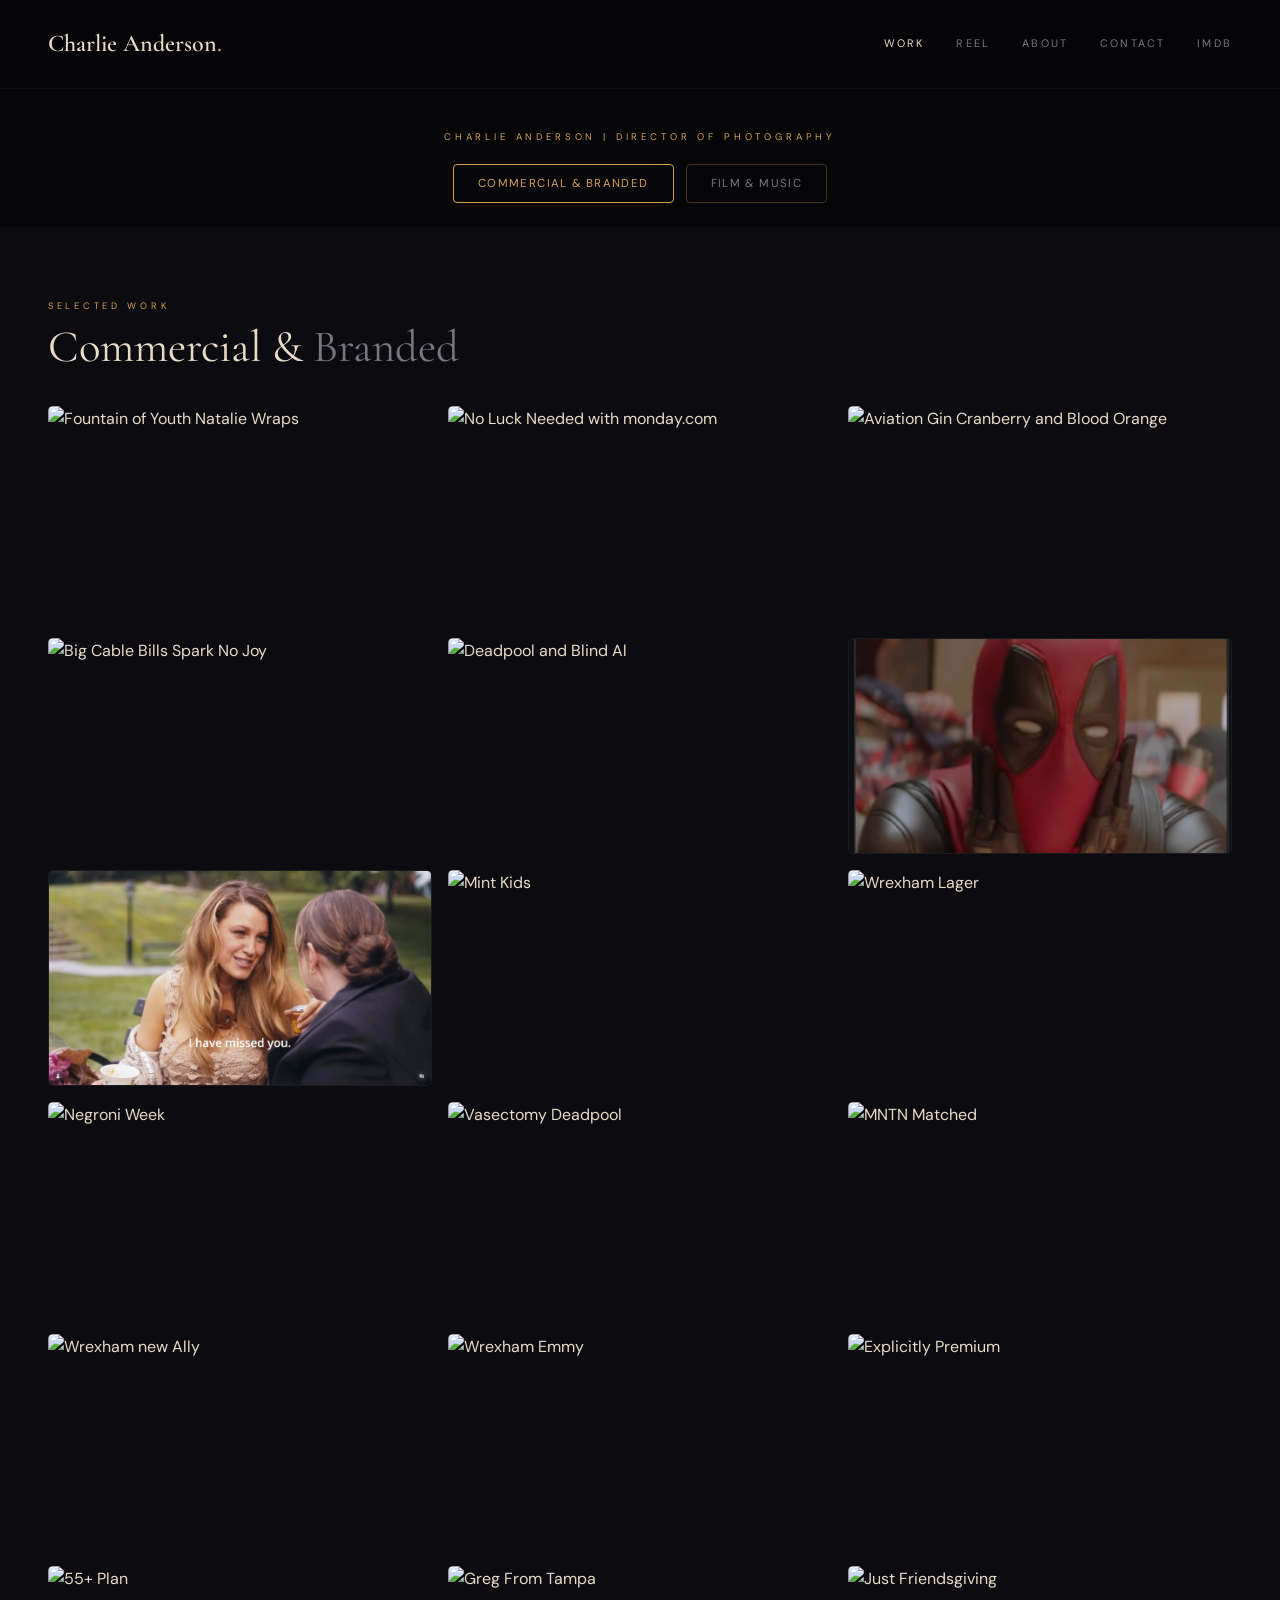
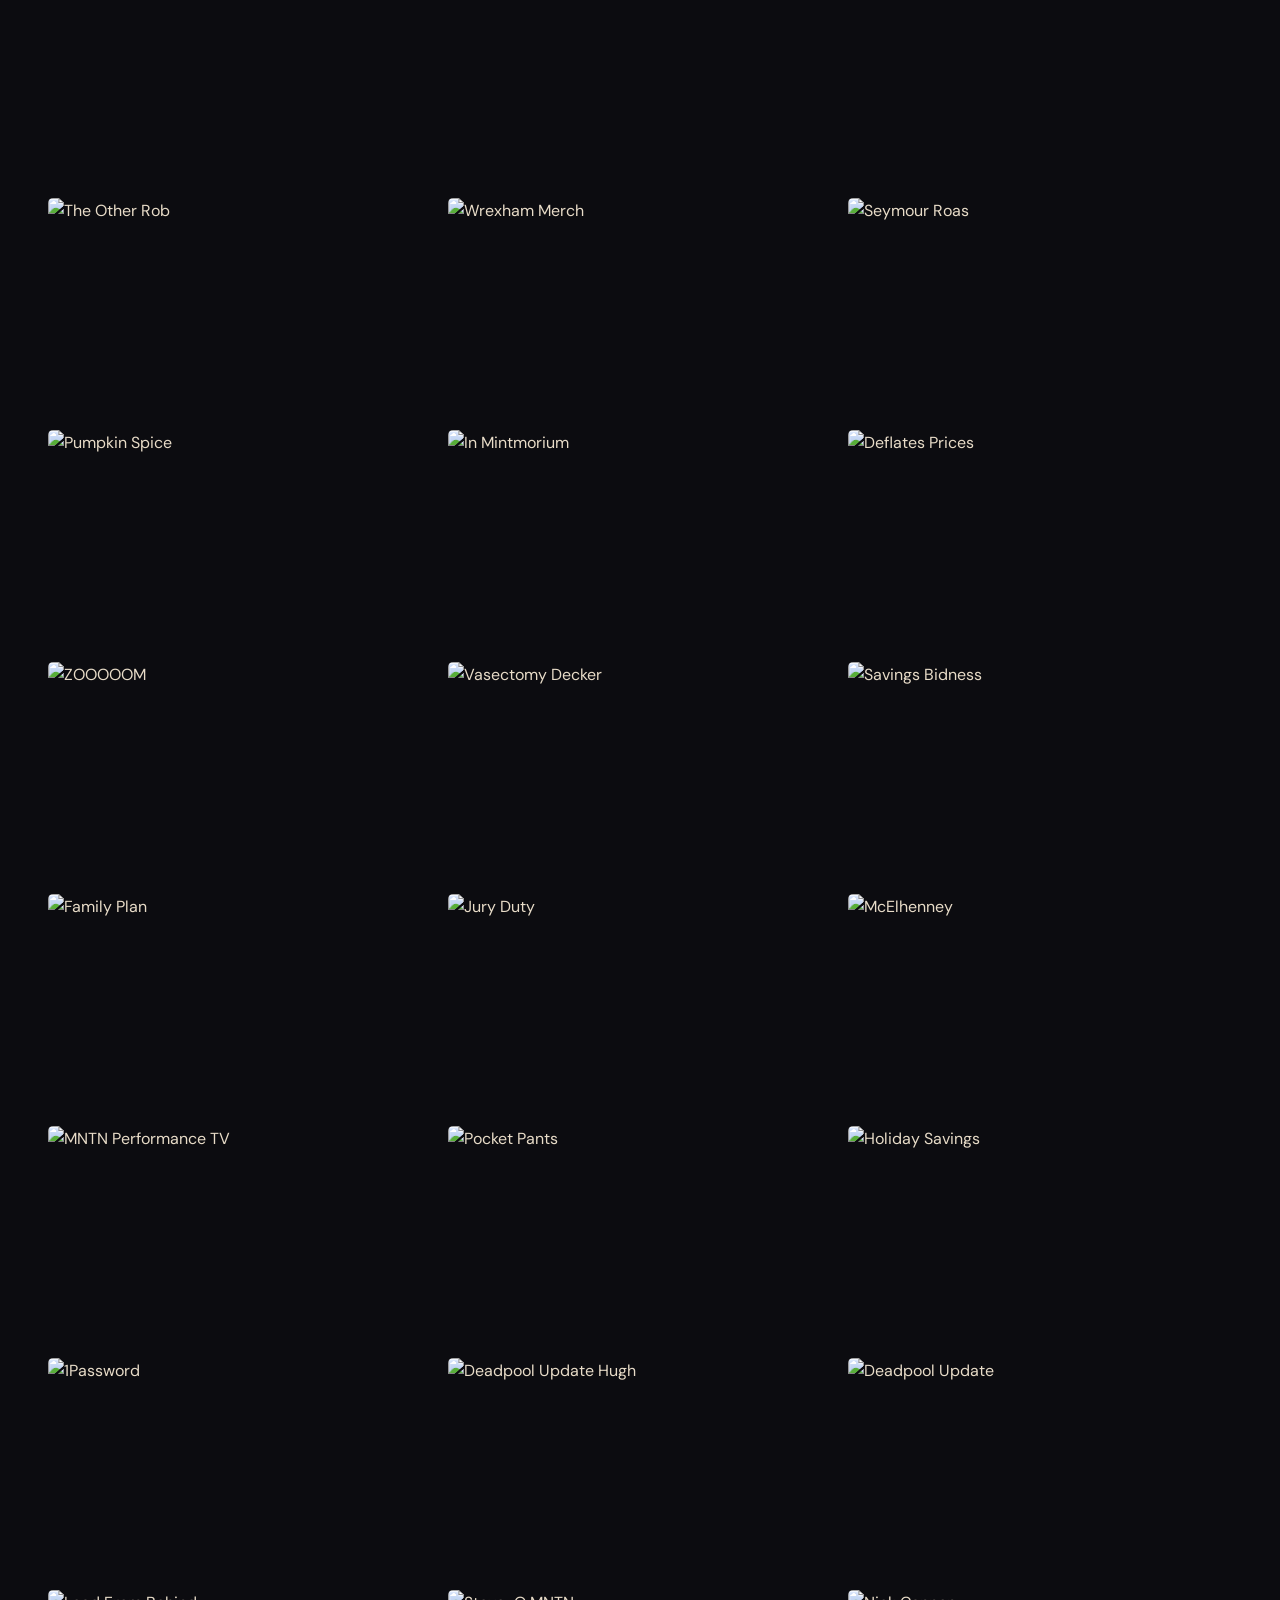
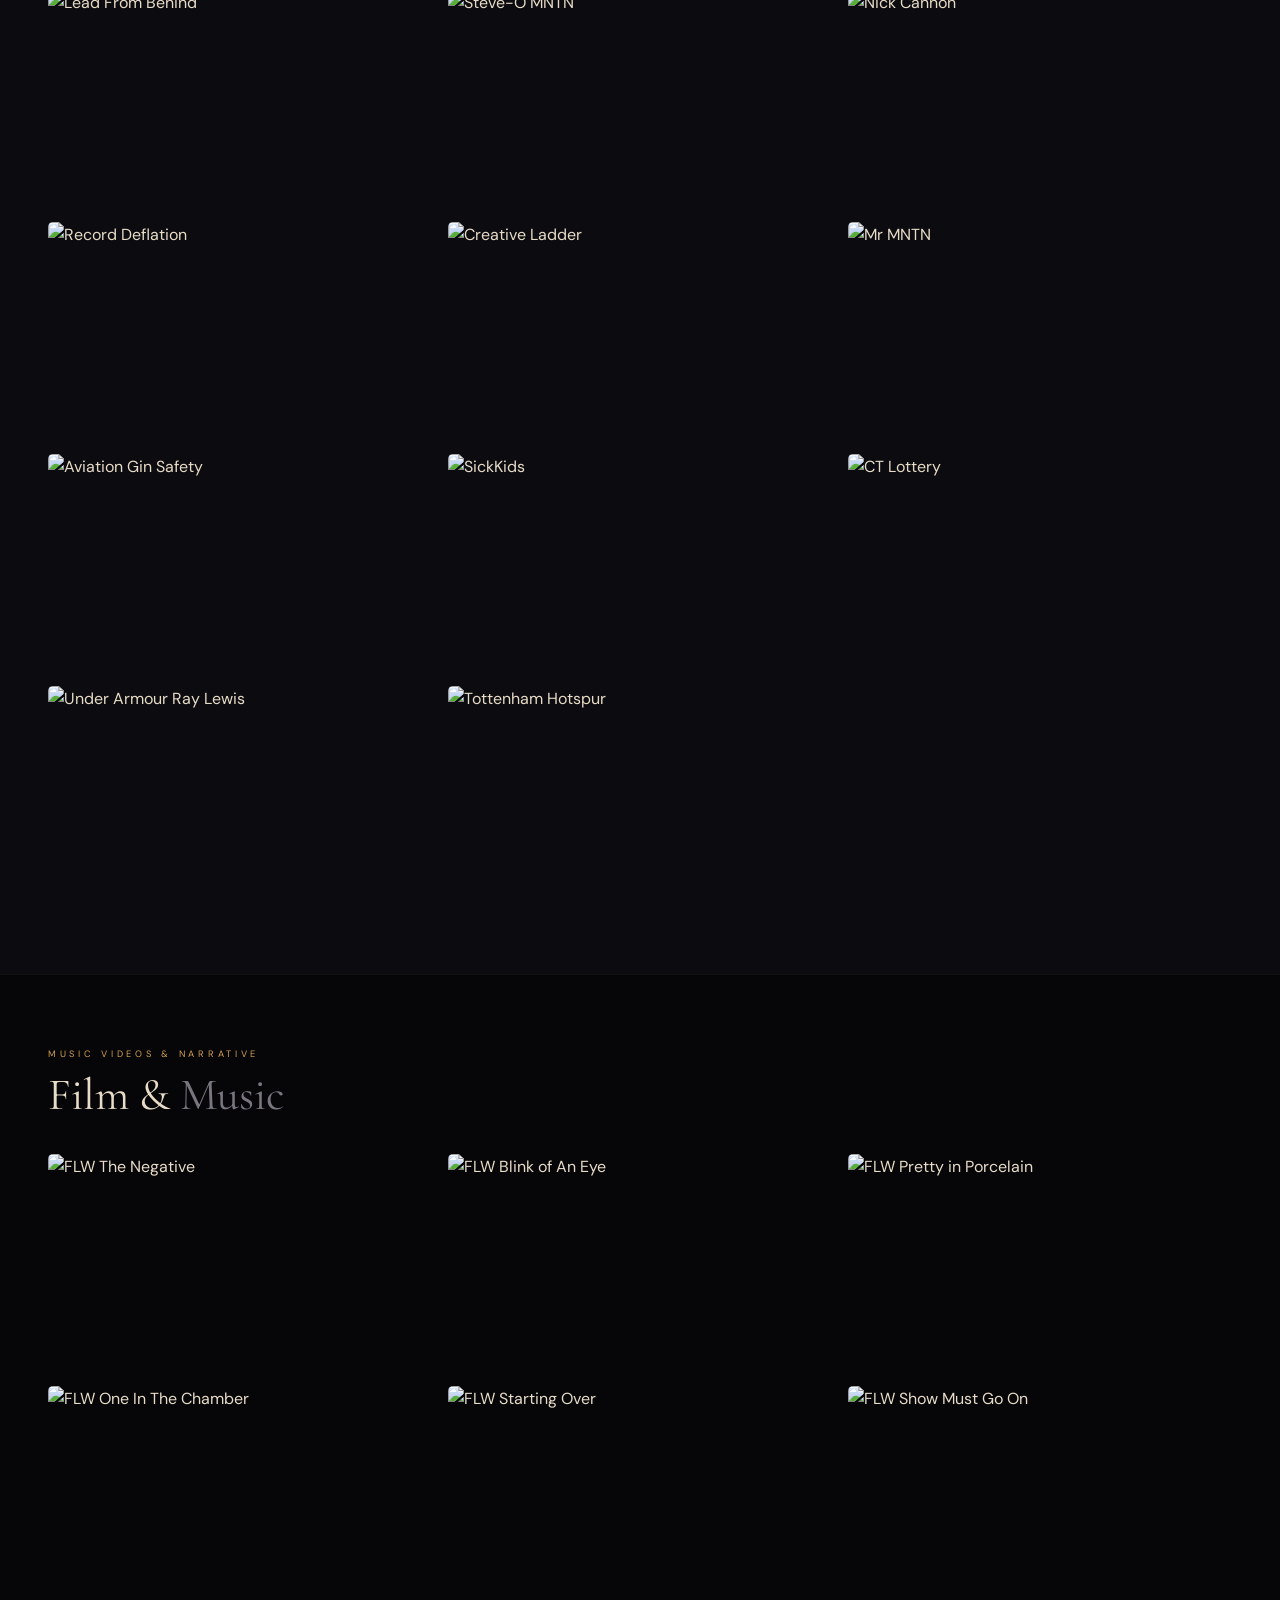
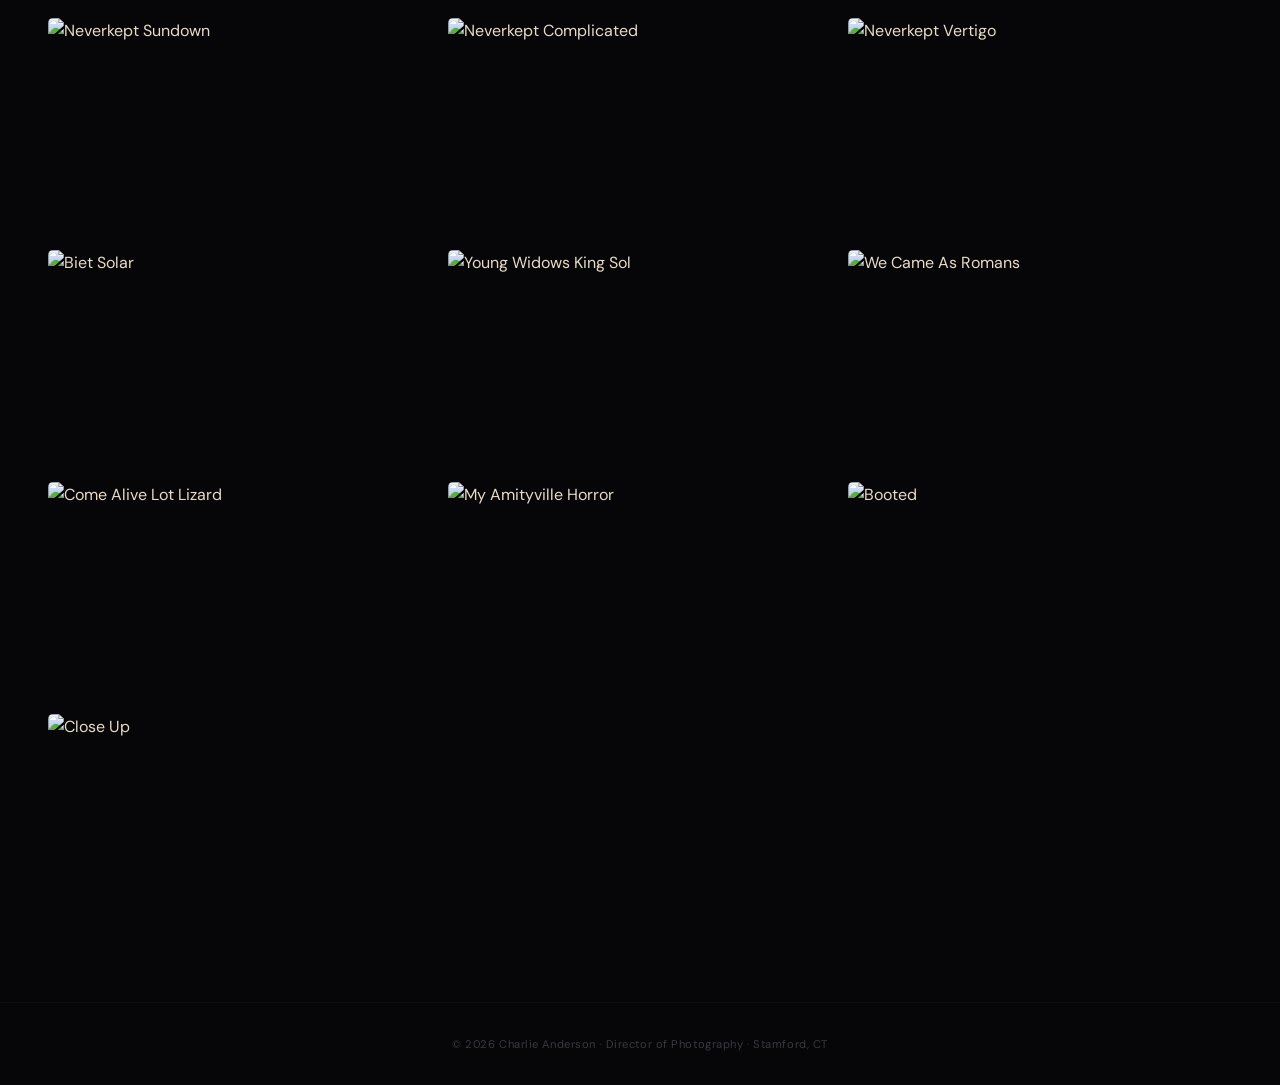
==== index.html @ 91848610 "Add modal video player markup and script" ====
<!DOCTYPE html>
<html lang="en">
<head>
<meta charset="UTF-8">
<meta name="viewport" content="width=device-width, initial-scale=1.0">
<title>Charlie Anderson | Director of Photography</title>
<link rel="preconnect" href="https://fonts.googleapis.com">
<link rel="preconnect" href="https://fonts.gstatic.com" crossorigin>
<link href="https://fonts.googleapis.com/css2?family=Cormorant+Garamond:ital,wght@0,300;0,400;0,500;0,600;0,700;1,300;1,400&family=DM+Sans:opsz,wght@9..40,300;9..40,400;9..40,500;9..40,600;9..40,700&display=swap" rel="stylesheet">
<link rel="stylesheet" href="style.css">
</head>
<body>

<header>
  <a href="/" class="logo">Charlie Anderson<span>.</span></a>
  <nav>
    <a href="/" class="active">Work</a>
    <a href="reel.html">Reel</a>
    <a href="about.html">About</a>
    <a href="contact.html">Contact</a>
    <a href="http://www.imdb.com/name/nm2381085/" target="_blank" rel="noopener">IMDB</a>
  </nav>
</header>

<div class="page-title-bar">
  <p class="section-label">CHARLIE ANDERSON | DIRECTOR OF PHOTOGRAPHY</p>
  <div class="section-nav">
    <a href="#work" class="section-nav-btn active">Commercial &amp; Branded</a>
    <a href="#narrative" class="section-nav-btn">Film &amp; Music</a>
  </div>
</div>

<!-- COMMERCIAL & BRANDED -->
<section id="work" style="background:var(--bg2)">
  <p class="section-label">Selected Work</p>
  <h2 class="section-title">Commercial &amp; <span>Branded</span></h2>
  <div class="work-grid">

    <button class="work-card" data-youtube-id="GubOGNrez8A" type="button" aria-label="Play Fountain of Youth — Natalie Wraps | Apple TV">
      <img class="work-thumb" src="https://img.youtube.com/vi/GubOGNrez8A/maxresdefault.jpg" alt="Fountain of Youth Natalie Wraps" loading="lazy">
      <div class="work-overlay"><div class="play-icon"><svg viewBox="0 0 24 24"><polygon points="8,5 19,12 8,19"/></svg></div><h3>Fountain of Youth &mdash; Natalie Wraps | Apple TV</h3></div>
    </button>

    <button class="work-card" data-youtube-id="pIAV6ABKey4" type="button" aria-label="Play No Luck Needed with monday.com">
      <img class="work-thumb" src="https://img.youtube.com/vi/pIAV6ABKey4/maxresdefault.jpg" alt="No Luck Needed with monday.com" loading="lazy">
      <div class="work-overlay"><div class="play-icon"><svg viewBox="0 0 24 24"><polygon points="8,5 19,12 8,19"/></svg></div><h3>No Luck Needed with monday.com</h3></div>
    </button>

    <button class="work-card" data-youtube-id="-HMT5w-T6CI" type="button" aria-label="Play Our Newest Ginovation! Aviation Gin Cranberry & Blood Orange">
      <img class="work-thumb" src="https://img.youtube.com/vi/-HMT5w-T6CI/maxresdefault.jpg" alt="Aviation Gin Cranberry and Blood Orange" loading="lazy">
      <div class="work-overlay"><div class="play-icon"><svg viewBox="0 0 24 24"><polygon points="8,5 19,12 8,19"/></svg></div><h3>Our Newest Ginovation! Aviation Gin Cranberry &amp; Blood Orange</h3></div>
    </button>

    <button class="work-card" data-youtube-id="PBT6L2XtPzM" type="button" aria-label="Play Big Cable Bills Spark No Joy">
      <img class="work-thumb" src="https://img.youtube.com/vi/PBT6L2XtPzM/maxresdefault.jpg" alt="Big Cable Bills Spark No Joy" loading="lazy">
      <div class="work-overlay"><div class="play-icon"><svg viewBox="0 0 24 24"><polygon points="8,5 19,12 8,19"/></svg></div><h3>Big Cable Bills Spark No Joy</h3></div>
    </button>

    <button class="work-card" data-youtube-id="dyq7hMlF9iY" type="button" aria-label="Play Deadpool & Blind Al Have a Big Announcement">
      <img class="work-thumb" src="https://img.youtube.com/vi/dyq7hMlF9iY/maxresdefault.jpg" alt="Deadpool and Blind Al" loading="lazy">
      <div class="work-overlay"><div class="play-icon"><svg viewBox="0 0 24 24"><polygon points="8,5 19,12 8,19"/></svg></div><h3>Deadpool &amp; Blind Al Have a Big Announcement</h3></div>
    </button>

    <a class="work-card" href="https://www.instagram.com/p/DCXNqIjvn4c/" target="_blank" rel="noopener">
      <img class="work-thumb" src="images/deadpool-disney-plus.png" alt="Deadpool on Disney+" loading="lazy">
      <div class="work-overlay"><div class="play-icon"><svg viewBox="0 0 24 24"><polygon points="8,5 19,12 8,19"/></svg></div><h3>Deadpool on Disney+</h3></div>
    </a>

    <a class="work-card" href="https://www.instagram.com/p/DLiaqoQpQEc/" target="_blank" rel="noopener">
      <img class="work-thumb" src="images/betty-booze-vodka-iced-teas.png" alt="Introducing Betty Booze Vodka Iced Teas" loading="lazy">
      <div class="work-overlay"><div class="play-icon"><svg viewBox="0 0 24 24"><polygon points="8,5 19,12 8,19"/></svg></div><h3>Introducing Betty Booze Vodka Iced Teas</h3></div>
    </a>

    <button class="work-card" data-youtube-id="zRfuZPqPkJI" type="button" aria-label="Play Mint Kids">
      <img class="work-thumb" src="https://img.youtube.com/vi/zRfuZPqPkJI/maxresdefault.jpg" alt="Mint Kids" loading="lazy">
      <div class="work-overlay"><div class="play-icon"><svg viewBox="0 0 24 24"><polygon points="8,5 19,12 8,19"/></svg></div><h3>Mint Kids</h3></div>
    </button>

    <button class="work-card" data-youtube-id="bDZTpRwKay4" type="button" aria-label="Play Welcome To Wrexham Lager">
      <img class="work-thumb" src="https://img.youtube.com/vi/bDZTpRwKay4/maxresdefault.jpg" alt="Wrexham Lager" loading="lazy">
      <div class="work-overlay"><div class="play-icon"><svg viewBox="0 0 24 24"><polygon points="8,5 19,12 8,19"/></svg></div><h3>Welcome To Wrexham Lager</h3></div>
    </button>

    <button class="work-card" data-youtube-id="63-NHvcDJgo" type="button" aria-label="Play Negroni Week | Aviation Gin">
      <img class="work-thumb" src="https://img.youtube.com/vi/63-NHvcDJgo/maxresdefault.jpg" alt="Negroni Week" loading="lazy">
      <div class="work-overlay"><div class="play-icon"><svg viewBox="0 0 24 24"><polygon points="8,5 19,12 8,19"/></svg></div><h3>Negroni Week | Aviation Gin</h3></div>
    </button>

    <button class="work-card" data-youtube-id="zgjc_ct-zlc" type="button" aria-label="Play The Vasectomy: Deadpool Edition">
      <img class="work-thumb" src="https://img.youtube.com/vi/zgjc_ct-zlc/maxresdefault.jpg" alt="Vasectomy Deadpool" loading="lazy">
      <div class="work-overlay"><div class="play-icon"><svg viewBox="0 0 24 24"><polygon points="8,5 19,12 8,19"/></svg></div><h3>The Vasectomy: Deadpool Edition</h3></div>
    </button>

    <button class="work-card" data-youtube-id="VZ1sCZbMRqY" type="button" aria-label="Play It's Time for MNTN Matched">
      <img class="work-thumb" src="https://img.youtube.com/vi/VZ1sCZbMRqY/maxresdefault.jpg" alt="MNTN Matched" loading="lazy">
      <div class="work-overlay"><div class="play-icon"><svg viewBox="0 0 24 24"><polygon points="8,5 19,12 8,19"/></svg></div><h3>It's Time for MNTN Matched</h3></div>
    </button>

    <button class="work-card" data-youtube-id="3YSyIee3f8k" type="button" aria-label="Play Wrexham AFC's New Ally">
      <img class="work-thumb" src="https://img.youtube.com/vi/3YSyIee3f8k/maxresdefault.jpg" alt="Wrexham new Ally" loading="lazy">
      <div class="work-overlay"><div class="play-icon"><svg viewBox="0 0 24 24"><polygon points="8,5 19,12 8,19"/></svg></div><h3>Wrexham AFC's New Ally</h3></div>
    </button>

    <button class="work-card" data-youtube-id="LF59itgNUOY" type="button" aria-label="Play Welcome to Wrexham, Emmy">
      <img class="work-thumb" src="https://img.youtube.com/vi/LF59itgNUOY/maxresdefault.jpg" alt="Wrexham Emmy" loading="lazy">
      <div class="work-overlay"><div class="play-icon"><svg viewBox="0 0 24 24"><polygon points="8,5 19,12 8,19"/></svg></div><h3>Welcome to Wrexham, Emmy</h3></div>
    </button>

    <button class="work-card" data-youtube-id="7rRpYZrNxQc" type="button" aria-label="Play Mint Mobile's Explicitly Premium Wireless">
      <img class="work-thumb" src="https://img.youtube.com/vi/7rRpYZrNxQc/maxresdefault.jpg" alt="Explicitly Premium" loading="lazy">
      <div class="work-overlay"><div class="play-icon"><svg viewBox="0 0 24 24"><polygon points="8,5 19,12 8,19"/></svg></div><h3>Mint Mobile's Explicitly Premium Wireless</h3></div>
    </button>

    <button class="work-card" data-youtube-id="Mah8pYC5Mbc" type="button" aria-label="Play Mint Mobile 55+ Plan">
      <img class="work-thumb" src="https://img.youtube.com/vi/Mah8pYC5Mbc/maxresdefault.jpg" alt="55+ Plan" loading="lazy">
      <div class="work-overlay"><div class="play-icon"><svg viewBox="0 0 24 24"><polygon points="8,5 19,12 8,19"/></svg></div><h3>Mint Mobile 55+ Plan</h3></div>
    </button>

    <button class="work-card" data-youtube-id="LdsAzWvihhA" type="button" aria-label="Play Greg From Tampa">
      <img class="work-thumb" src="https://img.youtube.com/vi/LdsAzWvihhA/maxresdefault.jpg" alt="Greg From Tampa" loading="lazy">
      <div class="work-overlay"><div class="play-icon"><svg viewBox="0 0 24 24"><polygon points="8,5 19,12 8,19"/></svg></div><h3>Greg From Tampa</h3></div>
    </button>

    <button class="work-card" data-youtube-id="kia6jjnFZBY" type="button" aria-label="Play Just Friendsgiving">
      <img class="work-thumb" src="https://img.youtube.com/vi/kia6jjnFZBY/maxresdefault.jpg" alt="Just Friendsgiving" loading="lazy">
      <div class="work-overlay"><div class="play-icon"><svg viewBox="0 0 24 24"><polygon points="8,5 19,12 8,19"/></svg></div><h3>Just Friendsgiving</h3></div>
    </button>

    <button class="work-card" data-youtube-id="1dsWl2DuUNo" type="button" aria-label="Play Aviation Gin | The Other Rob">
      <img class="work-thumb" src="https://img.youtube.com/vi/1dsWl2DuUNo/maxresdefault.jpg" alt="The Other Rob" loading="lazy">
      <div class="work-overlay"><div class="play-icon"><svg viewBox="0 0 24 24"><polygon points="8,5 19,12 8,19"/></svg></div><h3>Aviation Gin | The Other Rob</h3></div>
    </button>

    <button class="work-card" data-youtube-id="QBxKhIm9tsE" type="button" aria-label="Play Wrexham Merch Merch">
      <img class="work-thumb" src="https://img.youtube.com/vi/QBxKhIm9tsE/maxresdefault.jpg" alt="Wrexham Merch" loading="lazy">
      <div class="work-overlay"><div class="play-icon"><svg viewBox="0 0 24 24"><polygon points="8,5 19,12 8,19"/></svg></div><h3>Wrexham Merch Merch</h3></div>
    </button>

    <button class="work-card" data-youtube-id="caZOdaojT0Y" type="button" aria-label="Play Seymour Roas at MNTN">
      <img class="work-thumb" src="https://img.youtube.com/vi/caZOdaojT0Y/maxresdefault.jpg" alt="Seymour Roas" loading="lazy">
      <div class="work-overlay"><div class="play-icon"><svg viewBox="0 0 24 24"><polygon points="8,5 19,12 8,19"/></svg></div><h3>Seymour Roas at MNTN</h3></div>
    </button>

    <button class="work-card" data-youtube-id="LaXPxnntOOk" type="button" aria-label="Play A Few Thoughts on Pumpkin Spice Season">
      <img class="work-thumb" src="https://img.youtube.com/vi/LaXPxnntOOk/maxresdefault.jpg" alt="Pumpkin Spice" loading="lazy">
      <div class="work-overlay"><div class="play-icon"><svg viewBox="0 0 24 24"><polygon points="8,5 19,12 8,19"/></svg></div><h3>A Few Thoughts on Pumpkin Spice Season</h3></div>
    </button>

    <button class="work-card" data-youtube-id="wHMw40etBlI" type="button" aria-label="Play In Mintmorium">
      <img class="work-thumb" src="https://img.youtube.com/vi/wHMw40etBlI/hqdefault.jpg" alt="In Mintmorium" loading="lazy">
      <div class="work-overlay"><div class="play-icon"><svg viewBox="0 0 24 24"><polygon points="8,5 19,12 8,19"/></svg></div><h3>In Mintmorium</h3></div>
    </button>

    <button class="work-card" data-youtube-id="bgIXiljcuVo" type="button" aria-label="Play Mint Mobile Deflates Prices">
      <img class="work-thumb" src="https://img.youtube.com/vi/bgIXiljcuVo/maxresdefault.jpg" alt="Deflates Prices" loading="lazy">
      <div class="work-overlay"><div class="play-icon"><svg viewBox="0 0 24 24"><polygon points="8,5 19,12 8,19"/></svg></div><h3>Mint Mobile Deflates Prices</h3></div>
    </button>

    <button class="work-card" data-youtube-id="VV3DTAsljaQ" type="button" aria-label="Play ZOOOOOOOOOM">
      <img class="work-thumb" src="https://img.youtube.com/vi/VV3DTAsljaQ/maxresdefault.jpg" alt="ZOOOOOM" loading="lazy">
      <div class="work-overlay"><div class="play-icon"><svg viewBox="0 0 24 24"><polygon points="8,5 19,12 8,19"/></svg></div><h3>ZOOOOOOOOOM</h3></div>
    </button>

<button class="work-card" data-youtube-id="_z7Q7B3rWlo" type="button" aria-label="Play The Vasectomy: Decker Edition">
      <img class="work-thumb" src="https://img.youtube.com/vi/_z7Q7B3rWlo/maxresdefault.jpg" alt="Vasectomy Decker" loading="lazy">
      <div class="work-overlay"><div class="play-icon"><svg viewBox="0 0 24 24"><polygon points="8,5 19,12 8,19"/></svg></div><h3>The Vasectomy: Decker Edition</h3></div>
    </button>

    <button class="work-card" data-youtube-id="mJg6AHXqIZE" type="button" aria-label="Play Mint Mobile's in the Savings Bidness">
      <img class="work-thumb" src="https://img.youtube.com/vi/mJg6AHXqIZE/maxresdefault.jpg" alt="Savings Bidness" loading="lazy">
      <div class="work-overlay"><div class="play-icon"><svg viewBox="0 0 24 24"><polygon points="8,5 19,12 8,19"/></svg></div><h3>Mint Mobile's in the Savings Bidness</h3></div>
    </button>

    <button class="work-card" data-youtube-id="2mxEu4Z7e2Q" type="button" aria-label="Play Family Plan Managemint">
      <img class="work-thumb" src="https://img.youtube.com/vi/2mxEu4Z7e2Q/maxresdefault.jpg" alt="Family Plan" loading="lazy">
      <div class="work-overlay"><div class="play-icon"><svg viewBox="0 0 24 24"><polygon points="8,5 19,12 8,19"/></svg></div><h3>Family Plan Managemint</h3></div>
    </button>

    <button class="work-card" data-youtube-id="LQakmDqQtpM" type="button" aria-label="Play Mint Serves Jury Duty">
      <img class="work-thumb" src="https://img.youtube.com/vi/LQakmDqQtpM/maxresdefault.jpg" alt="Jury Duty" loading="lazy">
      <div class="work-overlay"><div class="play-icon"><svg viewBox="0 0 24 24"><polygon points="8,5 19,12 8,19"/></svg></div><h3>Mint Serves Jury Duty</h3></div>
    </button>

    <button class="work-card" data-youtube-id="vCKgewLdK9w" type="button" aria-label="Play It's McElhenney!">
      <img class="work-thumb" src="https://img.youtube.com/vi/vCKgewLdK9w/maxresdefault.jpg" alt="McElhenney" loading="lazy">
      <div class="work-overlay"><div class="play-icon"><svg viewBox="0 0 24 24"><polygon points="8,5 19,12 8,19"/></svg></div><h3>It's McElhenney!</h3></div>
    </button>

    <button class="work-card" data-youtube-id="IryU0eUQ0L8" type="button" aria-label="Play High Performance, Low Flammability: MNTN">
      <img class="work-thumb" src="https://img.youtube.com/vi/IryU0eUQ0L8/maxresdefault.jpg" alt="MNTN Performance TV" loading="lazy">
      <div class="work-overlay"><div class="play-icon"><svg viewBox="0 0 24 24"><polygon points="8,5 19,12 8,19"/></svg></div><h3>High Performance, Low Flammability: MNTN</h3></div>
    </button>

    <button class="work-card" data-youtube-id="6bDbjrw1rGk" type="button" aria-label="Play Mint Mobile X-Tra Large Pocket Pants">
      <img class="work-thumb" src="https://img.youtube.com/vi/6bDbjrw1rGk/maxresdefault.jpg" alt="Pocket Pants" loading="lazy">
      <div class="work-overlay"><div class="play-icon"><svg viewBox="0 0 24 24"><polygon points="8,5 19,12 8,19"/></svg></div><h3>Mint Mobile X-Tra Large Pocket Pants</h3></div>
    </button>

    <button class="work-card" data-youtube-id="m1iXVbpkmeU" type="button" aria-label="Play Epic Holiday Wireless Savings">
      <img class="work-thumb" src="https://img.youtube.com/vi/m1iXVbpkmeU/maxresdefault.jpg" alt="Holiday Savings" loading="lazy">
      <div class="work-overlay"><div class="play-icon"><svg viewBox="0 0 24 24"><polygon points="8,5 19,12 8,19"/></svg></div><h3>Epic Holiday Wireless Savings</h3></div>
    </button>

    <button class="work-card" data-youtube-id="E-MGucBLSjk" type="button" aria-label="Play 1Password">
      <img class="work-thumb" src="https://img.youtube.com/vi/E-MGucBLSjk/maxresdefault.jpg" alt="1Password" loading="lazy">
      <div class="work-overlay"><div class="play-icon"><svg viewBox="0 0 24 24"><polygon points="8,5 19,12 8,19"/></svg></div><h3>1Password</h3></div>
    </button>

    <button class="work-card" data-youtube-id="Szj1iqYanFM" type="button" aria-label="Play Deadpool Update, Part Hugh">
      <img class="work-thumb" src="https://img.youtube.com/vi/Szj1iqYanFM/maxresdefault.jpg" alt="Deadpool Update Hugh" loading="lazy">
      <div class="work-overlay"><div class="play-icon"><svg viewBox="0 0 24 24"><polygon points="8,5 19,12 8,19"/></svg></div><h3>Deadpool Update, Part Hugh</h3></div>
    </button>

    <button class="work-card" data-youtube-id="Yd47Z8HYf0Y" type="button" aria-label="Play Deadpool Update">
      <img class="work-thumb" src="https://img.youtube.com/vi/Yd47Z8HYf0Y/maxresdefault.jpg" alt="Deadpool Update" loading="lazy">
      <div class="work-overlay"><div class="play-icon"><svg viewBox="0 0 24 24"><polygon points="8,5 19,12 8,19"/></svg></div><h3>Deadpool Update</h3></div>
    </button>

    <button class="work-card" data-youtube-id="5sXkIUZEWIo" type="button" aria-label="Play Lead From Behind">
      <img class="work-thumb" src="https://img.youtube.com/vi/5sXkIUZEWIo/maxresdefault.jpg" alt="Lead From Behind" loading="lazy">
      <div class="work-overlay"><div class="play-icon"><svg viewBox="0 0 24 24"><polygon points="8,5 19,12 8,19"/></svg></div><h3>Lead From Behind</h3></div>
    </button>

    <button class="work-card" data-youtube-id="l5X7J6_rUJs" type="button" aria-label="Play Steve-O Demos MNTN">
      <img class="work-thumb" src="https://img.youtube.com/vi/l5X7J6_rUJs/maxresdefault.jpg" alt="Steve-O MNTN" loading="lazy">
      <div class="work-overlay"><div class="play-icon"><svg viewBox="0 0 24 24"><polygon points="8,5 19,12 8,19"/></svg></div><h3>Steve-O Demos MNTN</h3></div>
    </button>

    <button class="work-card" data-youtube-id="YMSUoiT0efA" type="button" aria-label="Play Nick Cannon's Vasectomy">
      <img class="work-thumb" src="https://img.youtube.com/vi/YMSUoiT0efA/maxresdefault.jpg" alt="Nick Cannon" loading="lazy">
      <div class="work-overlay"><div class="play-icon"><svg viewBox="0 0 24 24"><polygon points="8,5 19,12 8,19"/></svg></div><h3>Nick Cannon's Vasectomy</h3></div>
    </button>

    <button class="work-card" data-youtube-id="QNImlSq6Qtc" type="button" aria-label="Play Record Deflation">
      <img class="work-thumb" src="https://img.youtube.com/vi/QNImlSq6Qtc/maxresdefault.jpg" alt="Record Deflation" loading="lazy">
      <div class="work-overlay"><div class="play-icon"><svg viewBox="0 0 24 24"><polygon points="8,5 19,12 8,19"/></svg></div><h3>Record Deflation</h3></div>
    </button>

    <button class="work-card" data-youtube-id="wh2bTMptuCA" type="button" aria-label="Play Creative Ladder">
      <img class="work-thumb" src="https://img.youtube.com/vi/wh2bTMptuCA/maxresdefault.jpg" alt="Creative Ladder" loading="lazy">
      <div class="work-overlay"><div class="play-icon"><svg viewBox="0 0 24 24"><polygon points="8,5 19,12 8,19"/></svg></div><h3>Creative Ladder</h3></div>
    </button>

    <button class="work-card" data-youtube-id="3972azDUJeM" type="button" aria-label="Play Meet Mr MNTN">
      <img class="work-thumb" src="https://img.youtube.com/vi/3972azDUJeM/maxresdefault.jpg" alt="Mr MNTN" loading="lazy">
      <div class="work-overlay"><div class="play-icon"><svg viewBox="0 0 24 24"><polygon points="8,5 19,12 8,19"/></svg></div><h3>Meet Mr MNTN</h3></div>
    </button>

    <button class="work-card" data-youtube-id="uPskg3zzCrI" type="button" aria-label="Play Aviation Gin | Rejected Airline Safety Video">
      <img class="work-thumb" src="https://img.youtube.com/vi/uPskg3zzCrI/maxresdefault.jpg" alt="Aviation Gin Safety" loading="lazy">
      <div class="work-overlay"><div class="play-icon"><svg viewBox="0 0 24 24"><polygon points="8,5 19,12 8,19"/></svg></div><h3>Aviation Gin | Rejected Airline Safety Video</h3></div>
    </button>

    <button class="work-card" data-youtube-id="fdaguFYCf6Y" type="button" aria-label="Play Yes to SickKids Scrubs">
      <img class="work-thumb" src="https://img.youtube.com/vi/fdaguFYCf6Y/maxresdefault.jpg" alt="SickKids" loading="lazy">
      <div class="work-overlay"><div class="play-icon"><svg viewBox="0 0 24 24"><polygon points="8,5 19,12 8,19"/></svg></div><h3>Yes to SickKids Scrubs</h3></div>
    </button>

<button class="work-card" data-youtube-id="Z4h1tpVFvbw" type="button" aria-label="Play CT Lottery &quot;Spread a Little Holiday Cheer&quot;">
      <img class="work-thumb" src="https://img.youtube.com/vi/Z4h1tpVFvbw/maxresdefault.jpg" alt="CT Lottery" loading="lazy">
      <div class="work-overlay"><div class="play-icon"><svg viewBox="0 0 24 24"><polygon points="8,5 19,12 8,19"/></svg></div><h3>CT Lottery "Spread a Little Holiday Cheer"</h3></div>
    </button>

    <button class="work-card" data-youtube-id="Zk1UHQSNhBU" type="button" aria-label="Play Under Armour | Ray Lewis &quot;Splash Video&quot;">
      <img class="work-thumb" src="https://img.youtube.com/vi/Zk1UHQSNhBU/hqdefault.jpg" alt="Under Armour Ray Lewis" loading="lazy">
      <div class="work-overlay"><div class="play-icon"><svg viewBox="0 0 24 24"><polygon points="8,5 19,12 8,19"/></svg></div><h3>Under Armour | Ray Lewis "Splash Video"</h3></div>
    </button>

    <button class="work-card" data-youtube-id="HbgaRaItaJY" type="button" aria-label="Play Tottenham Hotspur Kit Reveal">
      <img class="work-thumb" src="https://img.youtube.com/vi/HbgaRaItaJY/maxresdefault.jpg" alt="Tottenham Hotspur" loading="lazy">
      <div class="work-overlay"><div class="play-icon"><svg viewBox="0 0 24 24"><polygon points="8,5 19,12 8,19"/></svg></div><h3>Tottenham Hotspur Kit Reveal</h3></div>
    </button>

  </div>
</section>

<hr class="divider">

<!-- MUSIC VIDEOS & NARRATIVE -->
<section id="narrative">
  <p class="section-label">Music Videos &amp; Narrative</p>
  <h2 class="section-title">Film &amp; <span>Music</span></h2>
  <div class="work-grid">

    <button class="work-card" data-youtube-id="XpDUkghH18M" type="button" aria-label="Play Famous Last Words | The Negative">
      <img class="work-thumb" src="https://img.youtube.com/vi/XpDUkghH18M/maxresdefault.jpg" alt="FLW The Negative" loading="lazy">
      <div class="work-overlay"><div class="play-icon"><svg viewBox="0 0 24 24"><polygon points="8,5 19,12 8,19"/></svg></div><h3>Famous Last Words | The Negative</h3></div>
    </button>

    <button class="work-card" data-youtube-id="i4dT-Sgkjh8" type="button" aria-label="Play Famous Last Words | In The Blink Of An Eye">
      <img class="work-thumb" src="https://img.youtube.com/vi/i4dT-Sgkjh8/maxresdefault.jpg" alt="FLW Blink of An Eye" loading="lazy">
      <div class="work-overlay"><div class="play-icon"><svg viewBox="0 0 24 24"><polygon points="8,5 19,12 8,19"/></svg></div><h3>Famous Last Words | In The Blink Of An Eye</h3></div>
    </button>

    <button class="work-card" data-youtube-id="7pbjf2wo5yU" type="button" aria-label="Play Famous Last Words | Pretty in Porcelain">
      <img class="work-thumb" src="https://img.youtube.com/vi/7pbjf2wo5yU/maxresdefault.jpg" alt="FLW Pretty in Porcelain" loading="lazy">
      <div class="work-overlay"><div class="play-icon"><svg viewBox="0 0 24 24"><polygon points="8,5 19,12 8,19"/></svg></div><h3>Famous Last Words | Pretty in Porcelain</h3></div>
    </button>

    <button class="work-card" data-youtube-id="pUqyoCFqBpA" type="button" aria-label="Play Famous Last Words | One In The Chamber">
      <img class="work-thumb" src="https://img.youtube.com/vi/pUqyoCFqBpA/hqdefault.jpg" alt="FLW One In The Chamber" loading="lazy">
      <div class="work-overlay"><div class="play-icon"><svg viewBox="0 0 24 24"><polygon points="8,5 19,12 8,19"/></svg></div><h3>Famous Last Words | One In The Chamber</h3></div>
    </button>

    <button class="work-card" data-youtube-id="shtSZ78qgZE" type="button" aria-label="Play Famous Last Words | Starting Over">
      <img class="work-thumb" src="https://img.youtube.com/vi/shtSZ78qgZE/maxresdefault.jpg" alt="FLW Starting Over" loading="lazy">
      <div class="work-overlay"><div class="play-icon"><svg viewBox="0 0 24 24"><polygon points="8,5 19,12 8,19"/></svg></div><h3>Famous Last Words | Starting Over</h3></div>
    </button>

    <button class="work-card" data-youtube-id="OTLCnRAjAVs" type="button" aria-label="Play Famous Last Words | The Show Must Go On">
      <img class="work-thumb" src="https://img.youtube.com/vi/OTLCnRAjAVs/maxresdefault.jpg" alt="FLW Show Must Go On" loading="lazy">
      <div class="work-overlay"><div class="play-icon"><svg viewBox="0 0 24 24"><polygon points="8,5 19,12 8,19"/></svg></div><h3>Famous Last Words | The Show Must Go On</h3></div>
    </button>

    <button class="work-card" data-youtube-id="zFGeJbY-Bac" type="button" aria-label="Play Neverkept | Sundown, Somehow">
      <img class="work-thumb" src="https://img.youtube.com/vi/zFGeJbY-Bac/maxresdefault.jpg" alt="Neverkept Sundown" loading="lazy">
      <div class="work-overlay"><div class="play-icon"><svg viewBox="0 0 24 24"><polygon points="8,5 19,12 8,19"/></svg></div><h3>Neverkept | Sundown, Somehow</h3></div>
    </button>

    <button class="work-card" data-youtube-id="QHYGzY1ar4I" type="button" aria-label="Play Neverkept | Complicated">
      <img class="work-thumb" src="https://img.youtube.com/vi/QHYGzY1ar4I/maxresdefault.jpg" alt="Neverkept Complicated" loading="lazy">
      <div class="work-overlay"><div class="play-icon"><svg viewBox="0 0 24 24"><polygon points="8,5 19,12 8,19"/></svg></div><h3>Neverkept | Complicated</h3></div>
    </button>

    <button class="work-card" data-youtube-id="f70p1Fp4cIQ" type="button" aria-label="Play Neverkept | Vertigo">
      <img class="work-thumb" src="https://img.youtube.com/vi/f70p1Fp4cIQ/maxresdefault.jpg" alt="Neverkept Vertigo" loading="lazy">
      <div class="work-overlay"><div class="play-icon"><svg viewBox="0 0 24 24"><polygon points="8,5 19,12 8,19"/></svg></div><h3>Neverkept | Vertigo</h3></div>
    </button>

    <button class="work-card" data-youtube-id="N-UBwkKJcdE" type="button" aria-label="Play Biet | Solar">
      <img class="work-thumb" src="https://img.youtube.com/vi/N-UBwkKJcdE/maxresdefault.jpg" alt="Biet Solar" loading="lazy">
      <div class="work-overlay"><div class="play-icon"><svg viewBox="0 0 24 24"><polygon points="8,5 19,12 8,19"/></svg></div><h3>Biet | Solar</h3></div>
    </button>

    <button class="work-card" data-youtube-id="eSor3lf4ZlE" type="button" aria-label="Play Young Widows | King Sol">
      <img class="work-thumb" src="https://img.youtube.com/vi/eSor3lf4ZlE/maxresdefault.jpg" alt="Young Widows King Sol" loading="lazy">
      <div class="work-overlay"><div class="play-icon"><svg viewBox="0 0 24 24"><polygon points="8,5 19,12 8,19"/></svg></div><h3>Young Widows | King Sol</h3></div>
    </button>

    <button class="work-card" data-youtube-id="PlowOY4eBaw" type="button" aria-label="Play We Came As Romans | To Plant a Seed">
      <img class="work-thumb" src="https://img.youtube.com/vi/PlowOY4eBaw/maxresdefault.jpg" alt="We Came As Romans" loading="lazy">
      <div class="work-overlay"><div class="play-icon"><svg viewBox="0 0 24 24"><polygon points="8,5 19,12 8,19"/></svg></div><h3>We Came As Romans | To Plant a Seed</h3></div>
    </button>

    <button class="work-card" data-youtube-id="YNDM8x4P6eM" type="button" aria-label="Play Come Alive | Lot Lizard">
      <img class="work-thumb" src="https://img.youtube.com/vi/YNDM8x4P6eM/hqdefault.jpg" alt="Come Alive Lot Lizard" loading="lazy">
      <div class="work-overlay"><div class="play-icon"><svg viewBox="0 0 24 24"><polygon points="8,5 19,12 8,19"/></svg></div><h3>Come Alive | Lot Lizard</h3></div>
    </button>


    <button class="work-card" data-youtube-id="iyZqxv0eWog" type="button" aria-label="Play My Amityville Horror (Documentary)">
      <img class="work-thumb" src="https://img.youtube.com/vi/iyZqxv0eWog/maxresdefault.jpg" alt="My Amityville Horror" loading="lazy">
      <div class="work-overlay"><div class="play-icon"><svg viewBox="0 0 24 24"><polygon points="8,5 19,12 8,19"/></svg></div><h3>My Amityville Horror (Documentary)</h3></div>
    </button>

<button class="work-card" data-youtube-id="dSXRsqv3RO4" type="button" aria-label="Play Booted">
      <img class="work-thumb" src="https://img.youtube.com/vi/dSXRsqv3RO4/maxresdefault.jpg" alt="Booted" loading="lazy">
      <div class="work-overlay"><div class="play-icon"><svg viewBox="0 0 24 24"><polygon points="8,5 19,12 8,19"/></svg></div><h3>Booted</h3></div>
    </button>

    <button class="work-card" data-youtube-id="0pkIZugH0SU" type="button" aria-label="Play Close Up">
      <img class="work-thumb" src="https://img.youtube.com/vi/0pkIZugH0SU/maxresdefault.jpg" alt="Close Up" loading="lazy">
      <div class="work-overlay"><div class="play-icon"><svg viewBox="0 0 24 24"><polygon points="8,5 19,12 8,19"/></svg></div><h3>Close Up</h3></div>
    </button>

</div>
</section>

<footer>
  <p>&copy; 2026 Charlie Anderson &middot; Director of Photography &middot; Stamford, CT</p>
</footer>

<!-- VIDEO MODAL -->
<div class="video-modal" id="video-modal" role="dialog" aria-modal="true" aria-hidden="true" aria-label="Video player">
  <div class="video-modal-backdrop" data-modal-close></div>
  <div class="video-modal-content">
    <button class="video-modal-close" type="button" aria-label="Close video" data-modal-close>
      <svg viewBox="0 0 24 24" fill="none" stroke="currentColor" stroke-width="2"><path d="M18 6L6 18M6 6l12 12"/></svg>
    </button>
    <div class="video-modal-slot"></div>
  </div>
</div>

<script>
(function(){
  var modal = document.getElementById('video-modal');
  var slot = modal.querySelector('.video-modal-slot');
  var lastTrigger = null;

  function open(videoId, trigger){
    lastTrigger = trigger;
    var iframe = document.createElement('iframe');
    iframe.src = 'https://www.youtube.com/embed/' + encodeURIComponent(videoId) + '?autoplay=1&rel=0';
    iframe.setAttribute('allow', 'autoplay; encrypted-media; picture-in-picture; fullscreen');
    iframe.setAttribute('allowfullscreen', '');
    iframe.setAttribute('title', 'YouTube video player');
    slot.appendChild(iframe);
    modal.classList.add('open');
    modal.setAttribute('aria-hidden', 'false');
    document.body.classList.add('modal-open');
    var closeBtn = modal.querySelector('.video-modal-close');
    closeBtn.focus();
  }

  function close(){
    modal.classList.remove('open');
    modal.setAttribute('aria-hidden', 'true');
    document.body.classList.remove('modal-open');
    slot.innerHTML = '';
    if (lastTrigger && typeof lastTrigger.focus === 'function') lastTrigger.focus();
    lastTrigger = null;
  }

  document.addEventListener('click', function(e){
    var card = e.target.closest('button.work-card[data-youtube-id]');
    if (card){
      e.preventDefault();
      open(card.getAttribute('data-youtube-id'), card);
      return;
    }
    if (e.target.closest('[data-modal-close]')){
      close();
    }
  });

  document.addEventListener('keydown', function(e){
    if (e.key === 'Escape' && modal.classList.contains('open')) close();
  });
})();
</script>

</body>
</html>
---- style.css ----
*,*::before,*::after{margin:0;padding:0;box-sizing:border-box}
:root{
  --bg:#060608;--bg2:#0c0c10;--surface:#111118;
  --amber:#d4a054;--amber-dim:#b8863a;
  --cream:#e8dcc8;--muted:#7a7680;--faint:#3a3842;
  --display:'Cormorant Garamond',Georgia,serif;
  --body:'DM Sans',system-ui,sans-serif;
}
html{background:var(--bg);color:var(--cream);scroll-behavior:smooth}
body{font-family:var(--body);line-height:1.65;-webkit-font-smoothing:antialiased}
::selection{background:var(--amber);color:var(--bg)}
a{color:var(--amber);text-decoration:none}
a:hover{text-decoration:underline}
img{display:block;max-width:100%}

/* HEADER */
header{padding:1.5rem 3rem;display:flex;justify-content:space-between;align-items:center;border-bottom:1px solid rgba(255,255,255,.04);position:sticky;top:0;z-index:100;background:rgba(6,6,8,.92);backdrop-filter:blur(16px)}
.logo{font-family:var(--display);font-size:1.5rem;font-weight:600;color:var(--cream);text-decoration:none}
.logo:hover{text-decoration:none}
.logo span{color:var(--amber)}
nav{display:flex;gap:2rem;align-items:center}
nav a{font-size:.68rem;text-transform:uppercase;letter-spacing:.2em;color:var(--muted);text-decoration:none}
nav a:hover{color:var(--cream);text-decoration:none}
nav a.active{color:var(--cream)}

/* PAGE TITLE */
.page-title-bar{padding:2.5rem 3rem 1.5rem;text-align:center}
.page-title-bar .section-label{font-size:.6rem;text-transform:uppercase;letter-spacing:.4em;color:var(--amber);margin-bottom:0}
.section-nav{display:flex;justify-content:center;gap:.75rem;margin-top:1.25rem}
.section-nav-btn{display:inline-block;padding:.55rem 1.5rem;font-size:.72rem;text-transform:uppercase;letter-spacing:.12em;border:1px solid rgba(212,160,84,.3);border-radius:4px;color:var(--muted);text-decoration:none;transition:all .2s}
.section-nav-btn:hover{color:var(--cream);border-color:rgba(212,160,84,.5);background:rgba(212,160,84,.06);text-decoration:none}
.section-nav-btn.active{color:var(--amber);border-color:var(--amber)}

/* HERO */
.hero{padding:7rem 3rem 5rem;position:relative;border-bottom:1px solid rgba(255,255,255,.03)}
.hero::before{content:'';position:absolute;inset:0;background:radial-gradient(ellipse 100% 60% at 60% 20%,rgba(212,160,84,.05) 0%,transparent 60%);pointer-events:none}
.hero-label{font-size:.6rem;text-transform:uppercase;letter-spacing:.4em;color:var(--amber);margin-bottom:1.25rem}
.hero h1{font-family:var(--display);font-size:clamp(2.8rem,6.5vw,5.5rem);font-weight:300;line-height:1.05;letter-spacing:-.02em;margin-bottom:1.25rem}
.hero h1 em{font-style:italic;color:var(--amber);font-weight:400}
.hero-sub{font-size:1rem;color:var(--muted);max-width:500px;line-height:1.75}
.hero-rule{width:50px;height:1px;background:var(--amber);margin-top:2.5rem;opacity:.4}

/* SECTIONS */
section{padding:4.5rem 3rem}
.section-label{font-size:.58rem;text-transform:uppercase;letter-spacing:.4em;color:var(--amber);margin-bottom:.5rem}
.section-title{font-family:var(--display);font-size:clamp(1.8rem,4vw,2.8rem);font-weight:400;line-height:1.15;margin-bottom:2rem}
.section-title span{color:var(--muted)}
.divider{border:none;border-top:1px solid rgba(255,255,255,.04);margin:0}

/* REEL */
.reel-embed{position:relative;width:100%;max-width:900px;aspect-ratio:16/9;margin:0 auto;border-radius:8px;overflow:hidden;border:1px solid rgba(255,255,255,.06);background:#000}
.reel-embed iframe{position:absolute;inset:0;width:100%;height:100%;border:none}

/* WORK GRID */
.work-grid{display:grid;grid-template-columns:repeat(3,1fr);gap:1rem}
.work-card{position:relative;border-radius:5px;overflow:hidden;aspect-ratio:16/9;background:var(--surface);border:1px solid rgba(255,255,255,.04);display:block;text-decoration:none;color:var(--cream)}
.work-card:hover{text-decoration:none;border-color:rgba(212,160,84,.2)}
.work-card:hover .work-overlay{opacity:1}
.work-card:hover .work-thumb{transform:scale(1.03)}
.work-thumb{width:100%;height:100%;object-fit:cover;transition:transform .6s cubic-bezier(.23,1,.32,1)}
.work-overlay{position:absolute;inset:0;background:linear-gradient(0deg,rgba(6,6,8,.92) 0%,rgba(6,6,8,.4) 40%,transparent 70%);opacity:0;transition:opacity .35s;display:flex;flex-direction:column;justify-content:flex-end;padding:1rem 1.1rem}
.work-overlay h3{font-family:var(--display);font-size:1.05rem;font-weight:500;line-height:1.25}
.work-overlay .play-icon{position:absolute;top:50%;left:50%;transform:translate(-50%,-50%);width:44px;height:44px;border-radius:50%;background:rgba(212,160,84,.85);display:flex;align-items:center;justify-content:center}
.work-overlay .play-icon svg{width:16px;height:16px;fill:var(--bg);margin-left:2px}
/* always show overlay on mobile */
@media(hover:none){.work-overlay{opacity:1;background:linear-gradient(0deg,rgba(6,6,8,.85) 0%,transparent 55%)}.work-overlay .play-icon{display:none}}

/* ABOUT */
.about-grid{display:grid;grid-template-columns:1fr 1fr;gap:3rem;align-items:start}
.about-text{color:var(--muted);font-size:.92rem;line-height:1.85;max-width:560px}
.about-text p+p{margin-top:.8rem}
.about-sidebar h4{font-family:var(--display);font-size:1.1rem;font-weight:500;color:var(--cream);margin-bottom:.5rem;margin-top:1.5rem}
.about-sidebar h4:first-child{margin-top:0}
.about-sidebar ul{list-style:none}
.about-sidebar li{font-size:.82rem;color:var(--muted);padding:.25rem 0;border-bottom:1px solid rgba(255,255,255,.03)}
.about-sidebar li:last-child{border-bottom:none}
.about-links{display:flex;gap:1rem;margin-top:2rem;flex-wrap:wrap}
.btn{display:inline-block;padding:.7rem 1.75rem;font-size:.78rem;letter-spacing:.05em;border-radius:4px;text-decoration:none;font-weight:600}
.btn:hover{text-decoration:none}
.btn-primary{background:var(--amber);color:var(--bg)}
.btn-primary:hover{background:var(--amber-dim)}
.btn-outline{border:1px solid rgba(212,160,84,.3);color:var(--amber)}
.btn-outline:hover{background:rgba(212,160,84,.06)}

/* CONTACT */
.contact-section{text-align:center;padding:5rem 3rem}
.contact-sub{color:var(--muted);max-width:440px;margin:0 auto 2rem;font-size:.92rem;line-height:1.75}
.contact-info{margin-bottom:2rem}
.contact-info p{color:var(--muted);font-size:.92rem;margin:.4rem 0}
.contact-info a{color:var(--amber)}
.contact-form{max-width:500px;margin:2.5rem auto 0;text-align:left}
.contact-form label{display:block;font-size:.72rem;text-transform:uppercase;letter-spacing:.15em;color:var(--muted);margin-bottom:.4rem;margin-top:1.25rem}
.contact-form label:first-child{margin-top:0}
.contact-form input,.contact-form textarea{width:100%;padding:.75rem 1rem;background:var(--surface);border:1px solid rgba(255,255,255,.06);border-radius:4px;color:var(--cream);font-family:var(--body);font-size:.88rem;outline:none;transition:border-color .2s}
.contact-form input:focus,.contact-form textarea:focus{border-color:var(--amber)}
.contact-form textarea{min-height:140px;resize:vertical}
.contact-form .btn{margin-top:1.5rem;cursor:pointer;border:none;width:100%;text-align:center}

/* FOOTER */
footer{padding:2rem 3rem;text-align:center;color:var(--faint);font-size:.7rem;letter-spacing:.05em;border-top:1px solid rgba(255,255,255,.03)}

/* RESPONSIVE */
@media(max-width:900px){
  .work-grid{grid-template-columns:repeat(2,1fr)}
  .about-grid{grid-template-columns:1fr}
}
@media(max-width:600px){
  header{padding:1rem 1.25rem}
  nav{gap:1.25rem}
  nav a{font-size:.6rem;letter-spacing:.12em}
  .hero{padding:4rem 1.25rem 3rem}
  section{padding:3rem 1.25rem}
  .page-title-bar{padding:1.5rem 1.25rem 1rem}
  .work-grid{grid-template-columns:1fr}
  .contact-section{padding:3.5rem 1.25rem}
}

/* VIDEO MODAL */
.video-modal{position:fixed;inset:0;z-index:1000;display:none;align-items:center;justify-content:center;padding:2rem;opacity:0;transition:opacity .2s ease}
.video-modal.open{display:flex;opacity:1}
.video-modal-backdrop{position:absolute;inset:0;background:rgba(0,0,0,.92);cursor:pointer}
.video-modal-content{position:relative;width:100%;max-width:min(90vw,calc(90vh * 16/9));aspect-ratio:16/9;background:#000;border-radius:4px;overflow:hidden;box-shadow:0 20px 60px rgba(0,0,0,.5)}
.video-modal-content iframe{width:100%;height:100%;border:0;display:block}
.video-modal-close{position:absolute;top:-2.5rem;right:0;width:2rem;height:2rem;padding:0;background:transparent;border:0;color:var(--cream);cursor:pointer;display:flex;align-items:center;justify-content:center;opacity:.7;transition:opacity .15s}
.video-modal-close:hover{opacity:1}
.video-modal-close svg{width:100%;height:100%}
body.modal-open{overflow:hidden}

/* Make work-card button variant match anchor variant */
button.work-card{border:0;padding:0;background:transparent;font:inherit;color:inherit;cursor:pointer;text-align:left;width:100%;display:block}
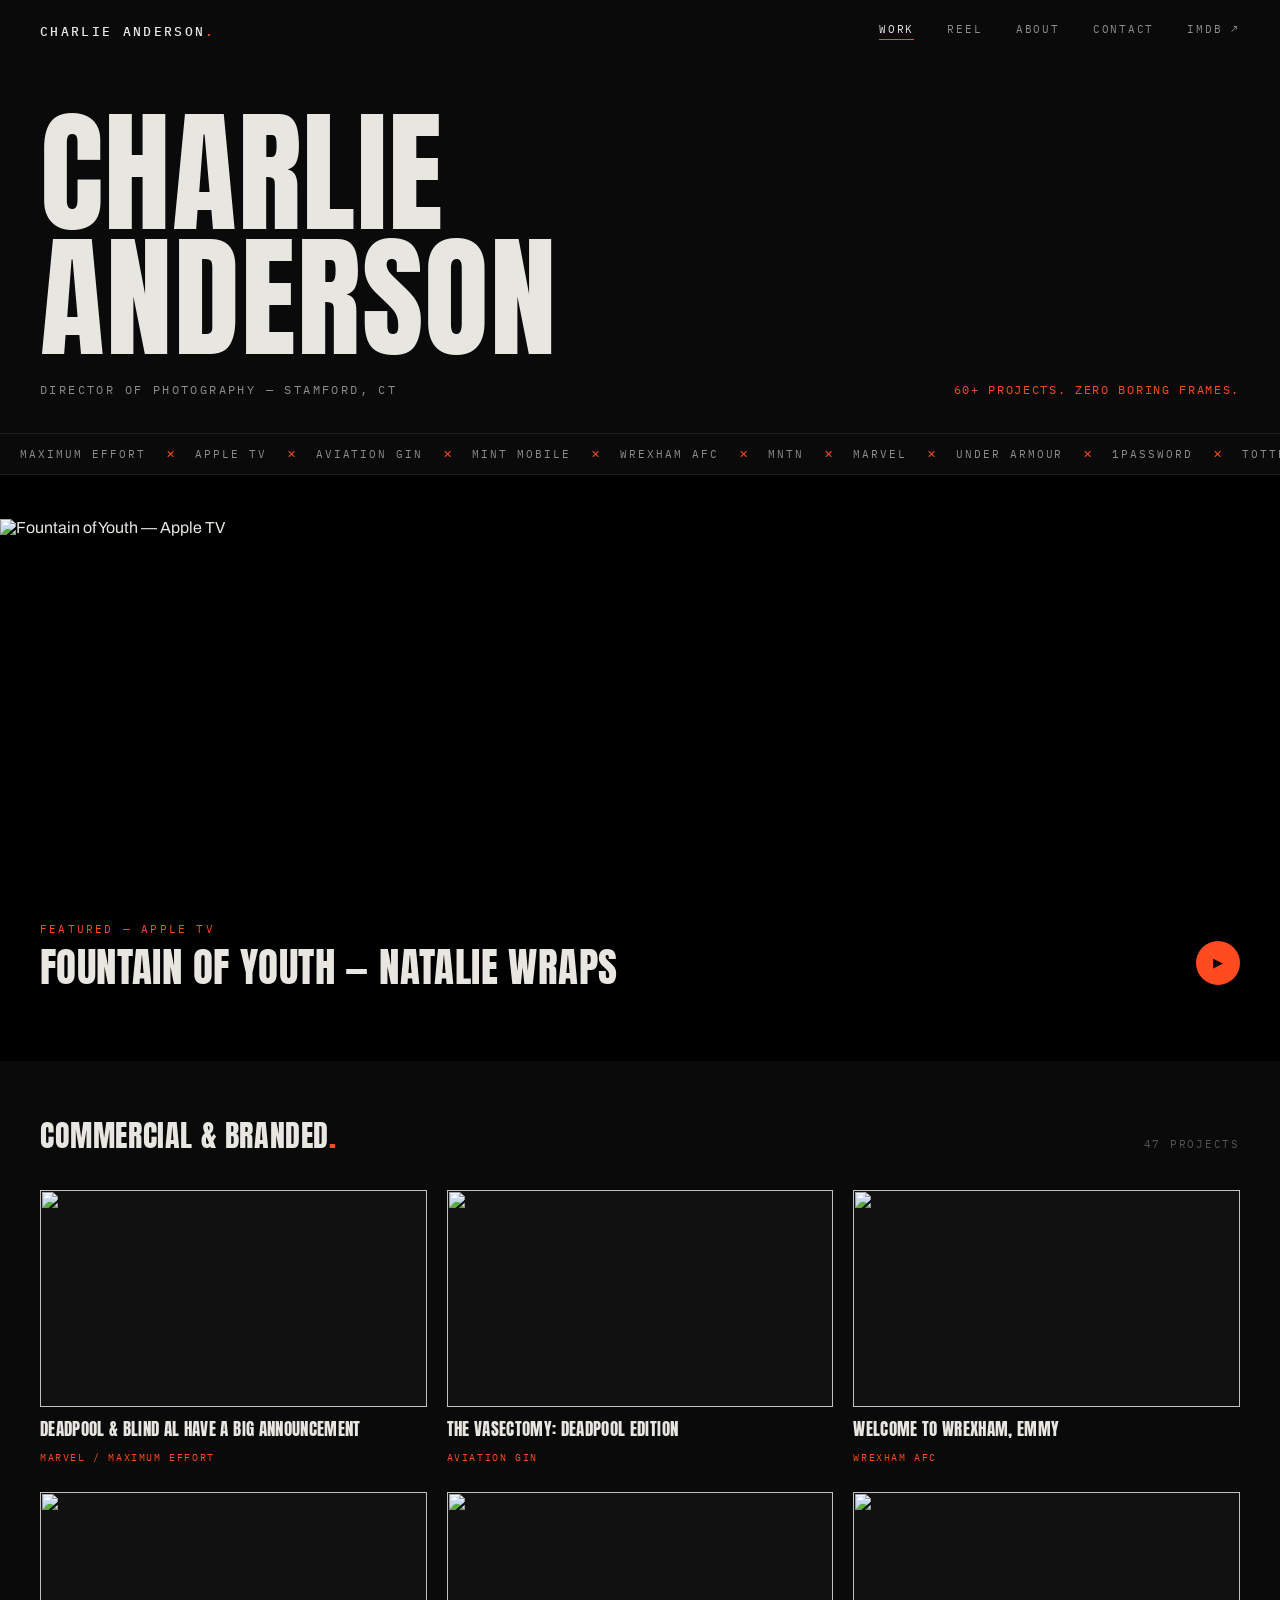
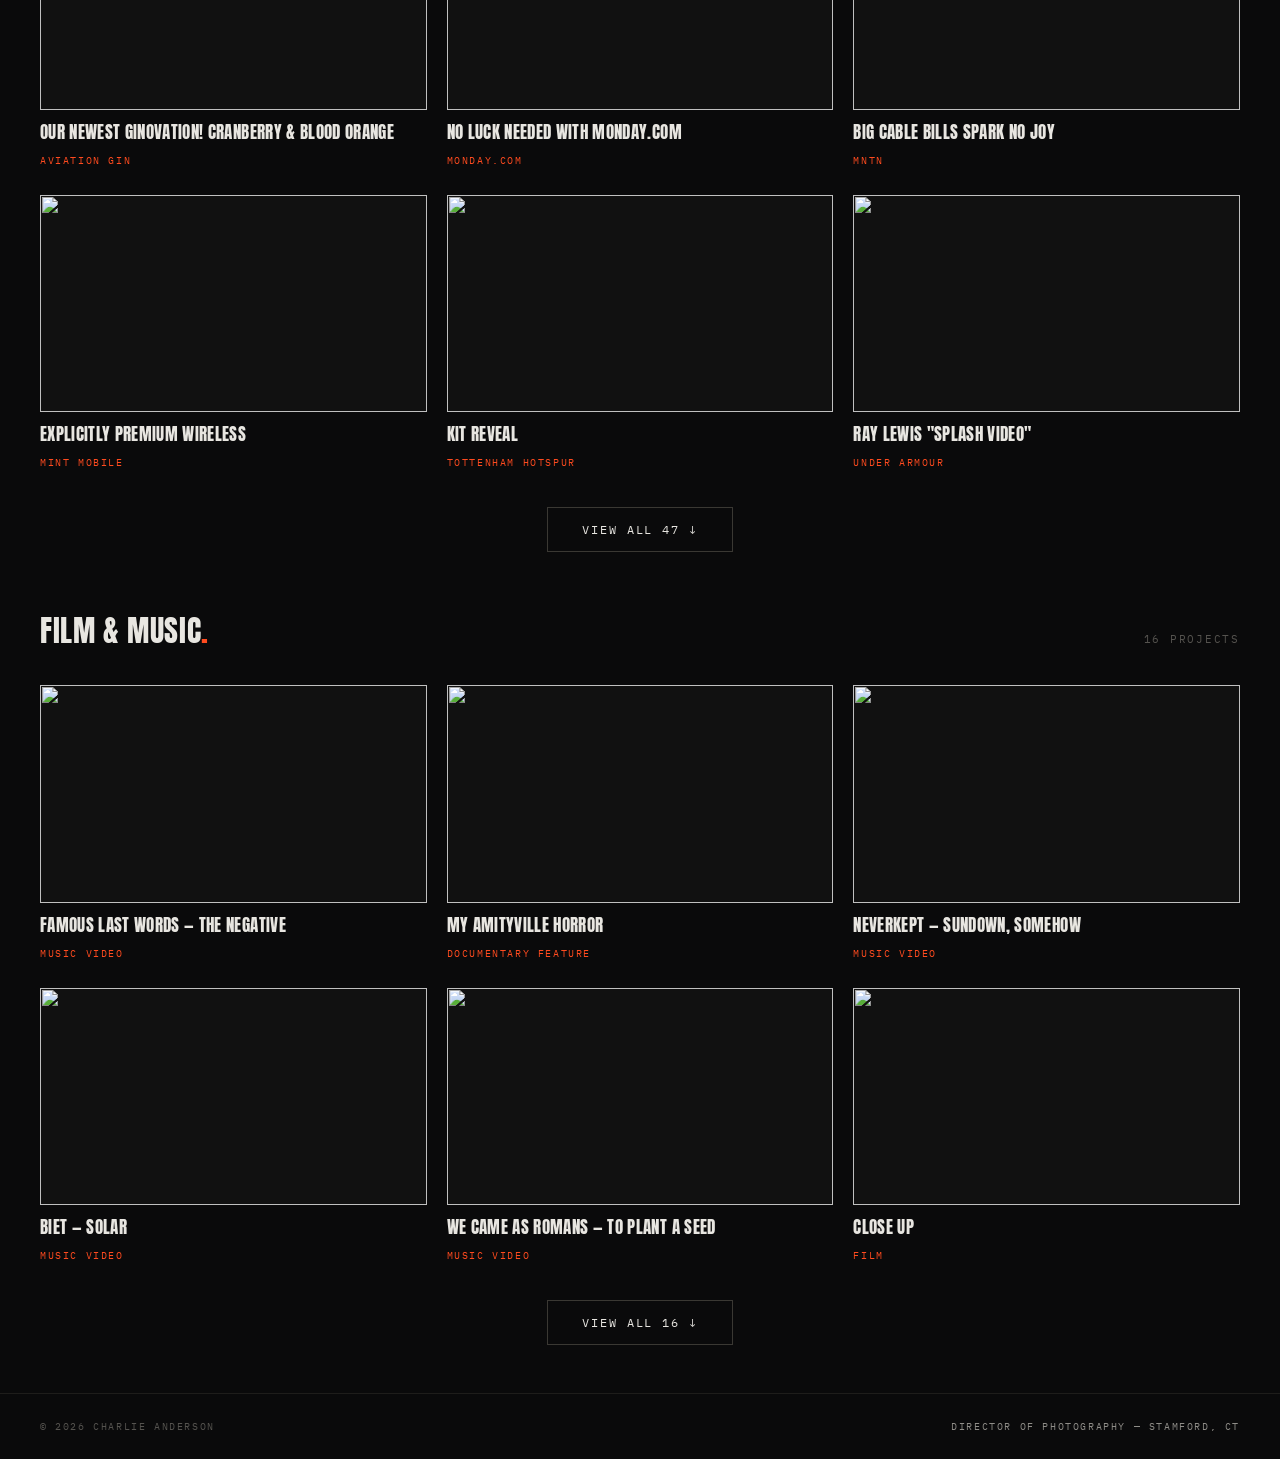
==== commit 928e46bd: "Redesign: theater-dark cinematic portfolio Recreate the design_handoff_portfolio_redesign prototypes" ====
--- a/index.html
+++ b/index.html
@@ -4,430 +4,585 @@
 <meta charset="UTF-8">
 <meta name="viewport" content="width=device-width, initial-scale=1.0">
 <title>Charlie Anderson | Director of Photography</title>
+<meta name="description" content="Charlie Anderson — award-winning Director of Photography based in Stamford, CT. Commercial, film, and music video work for Maximum Effort, Apple TV, Aviation Gin, Mint Mobile, Wrexham AFC, and more.">
 <link rel="preconnect" href="https://fonts.googleapis.com">
 <link rel="preconnect" href="https://fonts.gstatic.com" crossorigin>
-<link href="https://fonts.googleapis.com/css2?family=Cormorant+Garamond:ital,wght@0,300;0,400;0,500;0,600;0,700;1,300;1,400&family=DM+Sans:opsz,wght@9..40,300;9..40,400;9..40,500;9..40,600;9..40,700&display=swap" rel="stylesheet">
+<link href="https://fonts.googleapis.com/css2?family=Anton&family=Archivo:ital,wght@0,300..900;1,300..900&family=IBM+Plex+Mono:wght@400;500&display=swap" rel="stylesheet">
 <link rel="stylesheet" href="style.css">
 </head>
 <body>
 
-<header>
-  <a href="/" class="logo">Charlie Anderson<span>.</span></a>
-  <nav>
-    <a href="/" class="active">Work</a>
-    <a href="reel.html">Reel</a>
-    <a href="about.html">About</a>
-    <a href="contact.html">Contact</a>
-    <a href="http://www.imdb.com/name/nm2381085/" target="_blank" rel="noopener">IMDB</a>
+<header class="nav">
+  <a href="index.html" class="wordmark">CHARLIE ANDERSON<span class="accent">.</span></a>
+  <nav class="nav-links">
+    <a href="index.html" class="active">WORK</a>
+    <a href="reel.html">REEL</a>
+    <a href="about.html">ABOUT</a>
+    <a href="contact.html">CONTACT</a>
+    <a href="https://www.imdb.com/name/nm2381085/" target="_blank" rel="noopener">IMDB ↗</a>
   </nav>
 </header>
 
-<div class="page-title-bar">
-  <p class="section-label">CHARLIE ANDERSON | DIRECTOR OF PHOTOGRAPHY</p>
-  <div class="section-nav">
-    <a href="#work" class="section-nav-btn active">Commercial &amp; Branded</a>
-    <a href="#narrative" class="section-nav-btn">Film &amp; Music</a>
+<section class="hero">
+  <h1>CHARLIE<br>ANDERSON</h1>
+  <div class="hero-baseline">
+    <div class="hero-role">DIRECTOR OF PHOTOGRAPHY — STAMFORD, CT</div>
+    <!-- Straight-copy alternative: COMMERCIAL · FILM · MUSIC -->
+    <div class="hero-tagline">60+ PROJECTS. ZERO BORING FRAMES.</div>
+  </div>
+</section>
+
+<div class="ticker-wrap">
+  <div class="ticker">
+    <div class="ticker-half"><span class="ticker-name">MAXIMUM EFFORT</span><span class="ticker-x">✕</span><span class="ticker-name">APPLE TV</span><span class="ticker-x">✕</span><span class="ticker-name">AVIATION GIN</span><span class="ticker-x">✕</span><span class="ticker-name">MINT MOBILE</span><span class="ticker-x">✕</span><span class="ticker-name">WREXHAM AFC</span><span class="ticker-x">✕</span><span class="ticker-name">MNTN</span><span class="ticker-x">✕</span><span class="ticker-name">MARVEL</span><span class="ticker-x">✕</span><span class="ticker-name">UNDER ARMOUR</span><span class="ticker-x">✕</span><span class="ticker-name">1PASSWORD</span><span class="ticker-x">✕</span><span class="ticker-name">TOTTENHAM HOTSPUR</span><span class="ticker-x">✕</span><span class="ticker-name">MONDAY.COM</span><span class="ticker-x">✕</span><span class="ticker-name">SICKKIDS</span><span class="ticker-x">✕</span></div>
+    <div class="ticker-half" aria-hidden="true"><span class="ticker-name">MAXIMUM EFFORT</span><span class="ticker-x">✕</span><span class="ticker-name">APPLE TV</span><span class="ticker-x">✕</span><span class="ticker-name">AVIATION GIN</span><span class="ticker-x">✕</span><span class="ticker-name">MINT MOBILE</span><span class="ticker-x">✕</span><span class="ticker-name">WREXHAM AFC</span><span class="ticker-x">✕</span><span class="ticker-name">MNTN</span><span class="ticker-x">✕</span><span class="ticker-name">MARVEL</span><span class="ticker-x">✕</span><span class="ticker-name">UNDER ARMOUR</span><span class="ticker-x">✕</span><span class="ticker-name">1PASSWORD</span><span class="ticker-x">✕</span><span class="ticker-name">TOTTENHAM HOTSPUR</span><span class="ticker-x">✕</span><span class="ticker-name">MONDAY.COM</span><span class="ticker-x">✕</span><span class="ticker-name">SICKKIDS</span><span class="ticker-x">✕</span></div>
   </div>
 </div>
 
-<!-- COMMERCIAL & BRANDED -->
-<section id="work" style="background:var(--bg2)">
-  <p class="section-label">Selected Work</p>
-  <h2 class="section-title">Commercial &amp; <span>Branded</span></h2>
-  <div class="work-grid">
-
-    <button class="work-card" data-youtube-id="GubOGNrez8A" type="button" aria-label="Play Fountain of Youth — Natalie Wraps | Apple TV">
-      <img class="work-thumb" src="https://img.youtube.com/vi/GubOGNrez8A/maxresdefault.jpg" alt="Fountain of Youth Natalie Wraps" loading="lazy">
-      <div class="work-overlay"><div class="play-icon"><svg viewBox="0 0 24 24"><polygon points="8,5 19,12 8,19"/></svg></div><h3>Fountain of Youth &mdash; Natalie Wraps | Apple TV</h3></div>
-    </button>
-
-    <button class="work-card" data-youtube-id="pIAV6ABKey4" type="button" aria-label="Play No Luck Needed with monday.com">
-      <img class="work-thumb" src="https://img.youtube.com/vi/pIAV6ABKey4/maxresdefault.jpg" alt="No Luck Needed with monday.com" loading="lazy">
-      <div class="work-overlay"><div class="play-icon"><svg viewBox="0 0 24 24"><polygon points="8,5 19,12 8,19"/></svg></div><h3>No Luck Needed with monday.com</h3></div>
-    </button>
-
-    <button class="work-card" data-youtube-id="-HMT5w-T6CI" type="button" aria-label="Play Our Newest Ginovation! Aviation Gin Cranberry & Blood Orange">
-      <img class="work-thumb" src="https://img.youtube.com/vi/-HMT5w-T6CI/maxresdefault.jpg" alt="Aviation Gin Cranberry and Blood Orange" loading="lazy">
-      <div class="work-overlay"><div class="play-icon"><svg viewBox="0 0 24 24"><polygon points="8,5 19,12 8,19"/></svg></div><h3>Our Newest Ginovation! Aviation Gin Cranberry &amp; Blood Orange</h3></div>
-    </button>
-
-    <button class="work-card" data-youtube-id="PBT6L2XtPzM" type="button" aria-label="Play Big Cable Bills Spark No Joy">
-      <img class="work-thumb" src="https://img.youtube.com/vi/PBT6L2XtPzM/maxresdefault.jpg" alt="Big Cable Bills Spark No Joy" loading="lazy">
-      <div class="work-overlay"><div class="play-icon"><svg viewBox="0 0 24 24"><polygon points="8,5 19,12 8,19"/></svg></div><h3>Big Cable Bills Spark No Joy</h3></div>
-    </button>
-
-    <button class="work-card" data-youtube-id="dyq7hMlF9iY" type="button" aria-label="Play Deadpool & Blind Al Have a Big Announcement">
-      <img class="work-thumb" src="https://img.youtube.com/vi/dyq7hMlF9iY/maxresdefault.jpg" alt="Deadpool and Blind Al" loading="lazy">
-      <div class="work-overlay"><div class="play-icon"><svg viewBox="0 0 24 24"><polygon points="8,5 19,12 8,19"/></svg></div><h3>Deadpool &amp; Blind Al Have a Big Announcement</h3></div>
-    </button>
-
-    <a class="work-card" href="https://www.instagram.com/p/DCXNqIjvn4c/" target="_blank" rel="noopener">
-      <img class="work-thumb" src="images/deadpool-disney-plus.png" alt="Deadpool on Disney+" loading="lazy">
-      <div class="work-overlay"><div class="play-icon"><svg viewBox="0 0 24 24"><polygon points="8,5 19,12 8,19"/></svg></div><h3>Deadpool on Disney+</h3></div>
+<div class="letterbox">
+  <div class="featured" data-video="GubOGNrez8A" data-title="Fountain of Youth — Natalie Wraps">
+    <img src="https://img.youtube.com/vi/GubOGNrez8A/maxresdefault.jpg" alt="Fountain of Youth — Apple TV">
+    <div class="featured-scrim"></div>
+    <div class="featured-info">
+      <div class="featured-kicker">FEATURED — APPLE TV</div>
+      <div class="featured-title">FOUNTAIN OF YOUTH — NATALIE WRAPS</div>
+    </div>
+    <span class="play-btn">▶</span>
+  </div>
+</div>
+
+<section>
+  <div class="section-head">
+    <h2>COMMERCIAL &amp; BRANDED<span class="accent">.</span></h2>
+    <div class="count">47 PROJECTS</div>
+  </div>
+  <div class="grid">
+    <article class="tile" data-video="dyq7hMlF9iY" data-title="Deadpool &amp; Blind Al Have a Big Announcement">
+      <div class="thumb">
+        <img src="https://img.youtube.com/vi/dyq7hMlF9iY/maxresdefault.jpg" alt="" loading="lazy">
+        <div class="overlay">▶ WATCH</div>
+      </div>
+      <h3 class="tile-title">DEADPOOL &amp; BLIND AL HAVE A BIG ANNOUNCEMENT</h3>
+      <p class="tile-client">MARVEL / MAXIMUM EFFORT</p>
+    </article>
+    <article class="tile" data-video="zgjc_ct-zlc" data-title="The Vasectomy: Deadpool Edition">
+      <div class="thumb">
+        <img src="https://img.youtube.com/vi/zgjc_ct-zlc/maxresdefault.jpg" alt="" loading="lazy">
+        <div class="overlay">▶ WATCH</div>
+      </div>
+      <h3 class="tile-title">THE VASECTOMY: DEADPOOL EDITION</h3>
+      <p class="tile-client">AVIATION GIN</p>
+    </article>
+    <article class="tile" data-video="LF59itgNUOY" data-title="Welcome to Wrexham, Emmy">
+      <div class="thumb">
+        <img src="https://img.youtube.com/vi/LF59itgNUOY/maxresdefault.jpg" alt="" loading="lazy">
+        <div class="overlay">▶ WATCH</div>
+      </div>
+      <h3 class="tile-title">WELCOME TO WREXHAM, EMMY</h3>
+      <p class="tile-client">WREXHAM AFC</p>
+    </article>
+    <article class="tile" data-video="-HMT5w-T6CI" data-title="Aviation Gin — Cranberry &amp; Blood Orange">
+      <div class="thumb">
+        <img src="https://img.youtube.com/vi/-HMT5w-T6CI/maxresdefault.jpg" alt="" loading="lazy">
+        <div class="overlay">▶ WATCH</div>
+      </div>
+      <h3 class="tile-title">OUR NEWEST GINOVATION! CRANBERRY &amp; BLOOD ORANGE</h3>
+      <p class="tile-client">AVIATION GIN</p>
+    </article>
+    <article class="tile" data-video="pIAV6ABKey4" data-title="No Luck Needed with monday.com">
+      <div class="thumb">
+        <img src="https://img.youtube.com/vi/pIAV6ABKey4/maxresdefault.jpg" alt="" loading="lazy">
+        <div class="overlay">▶ WATCH</div>
+      </div>
+      <h3 class="tile-title">NO LUCK NEEDED WITH MONDAY.COM</h3>
+      <p class="tile-client">MONDAY.COM</p>
+    </article>
+    <article class="tile" data-video="PBT6L2XtPzM" data-title="Big Cable Bills Spark No Joy">
+      <div class="thumb">
+        <img src="https://img.youtube.com/vi/PBT6L2XtPzM/maxresdefault.jpg" alt="" loading="lazy">
+        <div class="overlay">▶ WATCH</div>
+      </div>
+      <h3 class="tile-title">BIG CABLE BILLS SPARK NO JOY</h3>
+      <p class="tile-client">MNTN</p>
+    </article>
+    <article class="tile" data-video="7rRpYZrNxQc" data-title="Mint Mobile's Explicitly Premium Wireless">
+      <div class="thumb">
+        <img src="https://img.youtube.com/vi/7rRpYZrNxQc/maxresdefault.jpg" alt="" loading="lazy">
+        <div class="overlay">▶ WATCH</div>
+      </div>
+      <h3 class="tile-title">EXPLICITLY PREMIUM WIRELESS</h3>
+      <p class="tile-client">MINT MOBILE</p>
+    </article>
+    <article class="tile" data-video="HbgaRaItaJY" data-title="Tottenham Hotspur Kit Reveal">
+      <div class="thumb">
+        <img src="https://img.youtube.com/vi/HbgaRaItaJY/maxresdefault.jpg" alt="" loading="lazy">
+        <div class="overlay">▶ WATCH</div>
+      </div>
+      <h3 class="tile-title">KIT REVEAL</h3>
+      <p class="tile-client">TOTTENHAM HOTSPUR</p>
+    </article>
+    <article class="tile" data-video="Zk1UHQSNhBU" data-title="Under Armour — Ray Lewis Splash Video">
+      <div class="thumb">
+        <img src="https://img.youtube.com/vi/Zk1UHQSNhBU/hqdefault.jpg" alt="" loading="lazy">
+        <div class="overlay">▶ WATCH</div>
+      </div>
+      <h3 class="tile-title">RAY LEWIS "SPLASH VIDEO"</h3>
+      <p class="tile-client">UNDER ARMOUR</p>
+    </article>
+  </div>
+  <div class="grid archive" id="commercial-archive" hidden>
+    <article class="tile" data-video="zRfuZPqPkJI" data-title="Mint Kids">
+      <div class="thumb">
+        <img src="https://img.youtube.com/vi/zRfuZPqPkJI/maxresdefault.jpg" alt="" loading="lazy">
+        <div class="overlay">▶ WATCH</div>
+      </div>
+      <h3 class="tile-title">MINT KIDS</h3>
+      <p class="tile-client">MINT MOBILE</p>
+    </article>
+    <article class="tile" data-video="bDZTpRwKay4" data-title="Welcome To Wrexham Lager">
+      <div class="thumb">
+        <img src="https://img.youtube.com/vi/bDZTpRwKay4/maxresdefault.jpg" alt="" loading="lazy">
+        <div class="overlay">▶ WATCH</div>
+      </div>
+      <h3 class="tile-title">WELCOME TO WREXHAM LAGER</h3>
+      <p class="tile-client">WREXHAM LAGER</p>
+    </article>
+    <article class="tile" data-video="63-NHvcDJgo" data-title="Negroni Week">
+      <div class="thumb">
+        <img src="https://img.youtube.com/vi/63-NHvcDJgo/maxresdefault.jpg" alt="" loading="lazy">
+        <div class="overlay">▶ WATCH</div>
+      </div>
+      <h3 class="tile-title">NEGRONI WEEK</h3>
+      <p class="tile-client">AVIATION GIN</p>
+    </article>
+    <article class="tile" data-video="VZ1sCZbMRqY" data-title="It's Time for MNTN Matched">
+      <div class="thumb">
+        <img src="https://img.youtube.com/vi/VZ1sCZbMRqY/maxresdefault.jpg" alt="" loading="lazy">
+        <div class="overlay">▶ WATCH</div>
+      </div>
+      <h3 class="tile-title">IT'S TIME FOR MNTN MATCHED</h3>
+      <p class="tile-client">MNTN</p>
+    </article>
+    <article class="tile" data-video="3YSyIee3f8k" data-title="Wrexham AFC's New Ally">
+      <div class="thumb">
+        <img src="https://img.youtube.com/vi/3YSyIee3f8k/maxresdefault.jpg" alt="" loading="lazy">
+        <div class="overlay">▶ WATCH</div>
+      </div>
+      <h3 class="tile-title">WREXHAM AFC'S NEW ALLY</h3>
+      <p class="tile-client">WREXHAM AFC</p>
+    </article>
+    <article class="tile" data-video="Mah8pYC5Mbc" data-title="Mint Mobile 55+ Plan">
+      <div class="thumb">
+        <img src="https://img.youtube.com/vi/Mah8pYC5Mbc/maxresdefault.jpg" alt="" loading="lazy">
+        <div class="overlay">▶ WATCH</div>
+      </div>
+      <h3 class="tile-title">MINT MOBILE 55+ PLAN</h3>
+      <p class="tile-client">MINT MOBILE</p>
+    </article>
+    <article class="tile" data-video="LdsAzWvihhA" data-title="Greg From Tampa">
+      <div class="thumb">
+        <img src="https://img.youtube.com/vi/LdsAzWvihhA/maxresdefault.jpg" alt="" loading="lazy">
+        <div class="overlay">▶ WATCH</div>
+      </div>
+      <h3 class="tile-title">GREG FROM TAMPA</h3>
+      <p class="tile-client">AVIATION GIN</p>
+    </article>
+    <article class="tile" data-video="kia6jjnFZBY" data-title="Just Friendsgiving">
+      <div class="thumb">
+        <img src="https://img.youtube.com/vi/kia6jjnFZBY/maxresdefault.jpg" alt="" loading="lazy">
+        <div class="overlay">▶ WATCH</div>
+      </div>
+      <h3 class="tile-title">JUST FRIENDSGIVING</h3>
+      <p class="tile-client">AVIATION GIN</p>
+    </article>
+    <article class="tile" data-video="1dsWl2DuUNo" data-title="The Other Rob">
+      <div class="thumb">
+        <img src="https://img.youtube.com/vi/1dsWl2DuUNo/maxresdefault.jpg" alt="" loading="lazy">
+        <div class="overlay">▶ WATCH</div>
+      </div>
+      <h3 class="tile-title">THE OTHER ROB</h3>
+      <p class="tile-client">AVIATION GIN</p>
+    </article>
+    <article class="tile" data-video="QBxKhIm9tsE" data-title="Wrexham Merch Merch">
+      <div class="thumb">
+        <img src="https://img.youtube.com/vi/QBxKhIm9tsE/maxresdefault.jpg" alt="" loading="lazy">
+        <div class="overlay">▶ WATCH</div>
+      </div>
+      <h3 class="tile-title">WREXHAM MERCH MERCH</h3>
+      <p class="tile-client">WREXHAM AFC</p>
+    </article>
+    <article class="tile" data-video="caZOdaojT0Y" data-title="Seymour Roas at MNTN">
+      <div class="thumb">
+        <img src="https://img.youtube.com/vi/caZOdaojT0Y/maxresdefault.jpg" alt="" loading="lazy">
+        <div class="overlay">▶ WATCH</div>
+      </div>
+      <h3 class="tile-title">SEYMOUR ROAS AT MNTN</h3>
+      <p class="tile-client">MNTN</p>
+    </article>
+    <article class="tile" data-video="LaXPxnntOOk" data-title="A Few Thoughts on Pumpkin Spice Season">
+      <div class="thumb">
+        <img src="https://img.youtube.com/vi/LaXPxnntOOk/maxresdefault.jpg" alt="" loading="lazy">
+        <div class="overlay">▶ WATCH</div>
+      </div>
+      <h3 class="tile-title">A FEW THOUGHTS ON PUMPKIN SPICE SEASON</h3>
+      <p class="tile-client">AVIATION GIN</p>
+    </article>
+    <article class="tile" data-video="wHMw40etBlI" data-title="In Mintmorium">
+      <div class="thumb">
+        <img src="https://img.youtube.com/vi/wHMw40etBlI/hqdefault.jpg" alt="" loading="lazy">
+        <div class="overlay">▶ WATCH</div>
+      </div>
+      <h3 class="tile-title">IN MINTMORIUM</h3>
+      <p class="tile-client">MINT MOBILE</p>
+    </article>
+    <article class="tile" data-video="bgIXiljcuVo" data-title="Mint Mobile Deflates Prices">
+      <div class="thumb">
+        <img src="https://img.youtube.com/vi/bgIXiljcuVo/maxresdefault.jpg" alt="" loading="lazy">
+        <div class="overlay">▶ WATCH</div>
+      </div>
+      <h3 class="tile-title">MINT MOBILE DEFLATES PRICES</h3>
+      <p class="tile-client">MINT MOBILE</p>
+    </article>
+    <article class="tile" data-video="VV3DTAsljaQ" data-title="ZOOOOOOOOOM">
+      <div class="thumb">
+        <img src="https://img.youtube.com/vi/VV3DTAsljaQ/maxresdefault.jpg" alt="" loading="lazy">
+        <div class="overlay">▶ WATCH</div>
+      </div>
+      <h3 class="tile-title">ZOOOOOOOOOM</h3>
+      <p class="tile-client">MAXIMUM EFFORT</p>
+    </article>
+    <article class="tile" data-video="_z7Q7B3rWlo" data-title="The Vasectomy: Decker Edition">
+      <div class="thumb">
+        <img src="https://img.youtube.com/vi/_z7Q7B3rWlo/maxresdefault.jpg" alt="" loading="lazy">
+        <div class="overlay">▶ WATCH</div>
+      </div>
+      <h3 class="tile-title">THE VASECTOMY: DECKER EDITION</h3>
+      <p class="tile-client">AVIATION GIN</p>
+    </article>
+    <article class="tile" data-video="mJg6AHXqIZE" data-title="Mint Mobile's in the Savings Bidness">
+      <div class="thumb">
+        <img src="https://img.youtube.com/vi/mJg6AHXqIZE/maxresdefault.jpg" alt="" loading="lazy">
+        <div class="overlay">▶ WATCH</div>
+      </div>
+      <h3 class="tile-title">IN THE SAVINGS BIDNESS</h3>
+      <p class="tile-client">MINT MOBILE</p>
+    </article>
+    <article class="tile" data-video="2mxEu4Z7e2Q" data-title="Family Plan Managemint">
+      <div class="thumb">
+        <img src="https://img.youtube.com/vi/2mxEu4Z7e2Q/maxresdefault.jpg" alt="" loading="lazy">
+        <div class="overlay">▶ WATCH</div>
+      </div>
+      <h3 class="tile-title">FAMILY PLAN MANAGEMINT</h3>
+      <p class="tile-client">MINT MOBILE</p>
+    </article>
+    <article class="tile" data-video="LQakmDqQtpM" data-title="Mint Serves Jury Duty">
+      <div class="thumb">
+        <img src="https://img.youtube.com/vi/LQakmDqQtpM/maxresdefault.jpg" alt="" loading="lazy">
+        <div class="overlay">▶ WATCH</div>
+      </div>
+      <h3 class="tile-title">MINT SERVES JURY DUTY</h3>
+      <p class="tile-client">MINT MOBILE</p>
+    </article>
+    <article class="tile" data-video="vCKgewLdK9w" data-title="It's McElhenney!">
+      <div class="thumb">
+        <img src="https://img.youtube.com/vi/vCKgewLdK9w/maxresdefault.jpg" alt="" loading="lazy">
+        <div class="overlay">▶ WATCH</div>
+      </div>
+      <h3 class="tile-title">IT'S MCELHENNEY!</h3>
+      <p class="tile-client">MAXIMUM EFFORT</p>
+    </article>
+    <article class="tile" data-video="IryU0eUQ0L8" data-title="High Performance, Low Flammability">
+      <div class="thumb">
+        <img src="https://img.youtube.com/vi/IryU0eUQ0L8/maxresdefault.jpg" alt="" loading="lazy">
+        <div class="overlay">▶ WATCH</div>
+      </div>
+      <h3 class="tile-title">HIGH PERFORMANCE, LOW FLAMMABILITY</h3>
+      <p class="tile-client">MNTN</p>
+    </article>
+    <article class="tile" data-video="6bDbjrw1rGk" data-title="Mint Mobile X-Tra Large Pocket Pants">
+      <div class="thumb">
+        <img src="https://img.youtube.com/vi/6bDbjrw1rGk/maxresdefault.jpg" alt="" loading="lazy">
+        <div class="overlay">▶ WATCH</div>
+      </div>
+      <h3 class="tile-title">X-TRA LARGE POCKET PANTS</h3>
+      <p class="tile-client">MINT MOBILE</p>
+    </article>
+    <article class="tile" data-video="m1iXVbpkmeU" data-title="Epic Holiday Wireless Savings">
+      <div class="thumb">
+        <img src="https://img.youtube.com/vi/m1iXVbpkmeU/maxresdefault.jpg" alt="" loading="lazy">
+        <div class="overlay">▶ WATCH</div>
+      </div>
+      <h3 class="tile-title">EPIC HOLIDAY WIRELESS SAVINGS</h3>
+      <p class="tile-client">MINT MOBILE</p>
+    </article>
+    <article class="tile" data-video="E-MGucBLSjk" data-title="1Password">
+      <div class="thumb">
+        <img src="https://img.youtube.com/vi/E-MGucBLSjk/maxresdefault.jpg" alt="" loading="lazy">
+        <div class="overlay">▶ WATCH</div>
+      </div>
+      <h3 class="tile-title">1PASSWORD</h3>
+      <p class="tile-client">1PASSWORD</p>
+    </article>
+    <article class="tile" data-video="Szj1iqYanFM" data-title="Deadpool Update, Part Hugh">
+      <div class="thumb">
+        <img src="https://img.youtube.com/vi/Szj1iqYanFM/maxresdefault.jpg" alt="" loading="lazy">
+        <div class="overlay">▶ WATCH</div>
+      </div>
+      <h3 class="tile-title">DEADPOOL UPDATE, PART HUGH</h3>
+      <p class="tile-client">MARVEL / MAXIMUM EFFORT</p>
+    </article>
+    <article class="tile" data-video="Yd47Z8HYf0Y" data-title="Deadpool Update">
+      <div class="thumb">
+        <img src="https://img.youtube.com/vi/Yd47Z8HYf0Y/maxresdefault.jpg" alt="" loading="lazy">
+        <div class="overlay">▶ WATCH</div>
+      </div>
+      <h3 class="tile-title">DEADPOOL UPDATE</h3>
+      <p class="tile-client">MARVEL / MAXIMUM EFFORT</p>
+    </article>
+    <article class="tile" data-video="5sXkIUZEWIo" data-title="Lead From Behind">
+      <div class="thumb">
+        <img src="https://img.youtube.com/vi/5sXkIUZEWIo/maxresdefault.jpg" alt="" loading="lazy">
+        <div class="overlay">▶ WATCH</div>
+      </div>
+      <h3 class="tile-title">LEAD FROM BEHIND</h3>
+      <p class="tile-client">MAXIMUM EFFORT</p>
+    </article>
+    <article class="tile" data-video="l5X7J6_rUJs" data-title="Steve-O Demos MNTN">
+      <div class="thumb">
+        <img src="https://img.youtube.com/vi/l5X7J6_rUJs/maxresdefault.jpg" alt="" loading="lazy">
+        <div class="overlay">▶ WATCH</div>
+      </div>
+      <h3 class="tile-title">STEVE-O DEMOS MNTN</h3>
+      <p class="tile-client">MNTN</p>
+    </article>
+    <article class="tile" data-video="YMSUoiT0efA" data-title="Nick Cannon's Vasectomy">
+      <div class="thumb">
+        <img src="https://img.youtube.com/vi/YMSUoiT0efA/maxresdefault.jpg" alt="" loading="lazy">
+        <div class="overlay">▶ WATCH</div>
+      </div>
+      <h3 class="tile-title">NICK CANNON'S VASECTOMY</h3>
+      <p class="tile-client">AVIATION GIN</p>
+    </article>
+    <article class="tile" data-video="QNImlSq6Qtc" data-title="Record Deflation">
+      <div class="thumb">
+        <img src="https://img.youtube.com/vi/QNImlSq6Qtc/maxresdefault.jpg" alt="" loading="lazy">
+        <div class="overlay">▶ WATCH</div>
+      </div>
+      <h3 class="tile-title">RECORD DEFLATION</h3>
+      <p class="tile-client">MINT MOBILE</p>
+    </article>
+    <article class="tile" data-video="wh2bTMptuCA" data-title="Creative Ladder">
+      <div class="thumb">
+        <img src="https://img.youtube.com/vi/wh2bTMptuCA/maxresdefault.jpg" alt="" loading="lazy">
+        <div class="overlay">▶ WATCH</div>
+      </div>
+      <h3 class="tile-title">CREATIVE LADDER</h3>
+      <p class="tile-client">CREATIVE LADDER</p>
+    </article>
+    <article class="tile" data-video="3972azDUJeM" data-title="Meet Mr MNTN">
+      <div class="thumb">
+        <img src="https://img.youtube.com/vi/3972azDUJeM/maxresdefault.jpg" alt="" loading="lazy">
+        <div class="overlay">▶ WATCH</div>
+      </div>
+      <h3 class="tile-title">MEET MR MNTN</h3>
+      <p class="tile-client">MNTN</p>
+    </article>
+    <article class="tile" data-video="uPskg3zzCrI" data-title="Rejected Airline Safety Video">
+      <div class="thumb">
+        <img src="https://img.youtube.com/vi/uPskg3zzCrI/maxresdefault.jpg" alt="" loading="lazy">
+        <div class="overlay">▶ WATCH</div>
+      </div>
+      <h3 class="tile-title">REJECTED AIRLINE SAFETY VIDEO</h3>
+      <p class="tile-client">AVIATION GIN</p>
+    </article>
+    <article class="tile" data-video="fdaguFYCf6Y" data-title="Yes to SickKids Scrubs">
+      <div class="thumb">
+        <img src="https://img.youtube.com/vi/fdaguFYCf6Y/maxresdefault.jpg" alt="" loading="lazy">
+        <div class="overlay">▶ WATCH</div>
+      </div>
+      <h3 class="tile-title">YES TO SICKKIDS SCRUBS</h3>
+      <p class="tile-client">SICKKIDS</p>
+    </article>
+    <article class="tile" data-video="Z4h1tpVFvbw" data-title="Spread a Little Holiday Cheer">
+      <div class="thumb">
+        <img src="https://img.youtube.com/vi/Z4h1tpVFvbw/maxresdefault.jpg" alt="" loading="lazy">
+        <div class="overlay">▶ WATCH</div>
+      </div>
+      <h3 class="tile-title">SPREAD A LITTLE HOLIDAY CHEER</h3>
+      <p class="tile-client">CT LOTTERY</p>
+    </article>
+    <a class="tile tile-ig" href="https://www.instagram.com/p/DCXNqIjvn4c/" target="_blank" rel="noopener">
+      <div class="ig-thumb">VIEW ON INSTAGRAM ↗</div>
+      <h3 class="tile-title">DEADPOOL ON DISNEY+</h3>
+      <p class="tile-client">MARVEL / MAXIMUM EFFORT</p>
     </a>
-
-    <a class="work-card" href="https://www.instagram.com/p/DLiaqoQpQEc/" target="_blank" rel="noopener">
-      <img class="work-thumb" src="images/betty-booze-vodka-iced-teas.png" alt="Introducing Betty Booze Vodka Iced Teas" loading="lazy">
-      <div class="work-overlay"><div class="play-icon"><svg viewBox="0 0 24 24"><polygon points="8,5 19,12 8,19"/></svg></div><h3>Introducing Betty Booze Vodka Iced Teas</h3></div>
+    <a class="tile tile-ig" href="https://www.instagram.com/p/DLiaqoQpQEc/" target="_blank" rel="noopener">
+      <div class="ig-thumb">VIEW ON INSTAGRAM ↗</div>
+      <h3 class="tile-title">INTRODUCING BETTY BOOZE VODKA ICED TEAS</h3>
+      <p class="tile-client">BETTY BOOZE</p>
     </a>
-
-    <button class="work-card" data-youtube-id="zRfuZPqPkJI" type="button" aria-label="Play Mint Kids">
-      <img class="work-thumb" src="https://img.youtube.com/vi/zRfuZPqPkJI/maxresdefault.jpg" alt="Mint Kids" loading="lazy">
-      <div class="work-overlay"><div class="play-icon"><svg viewBox="0 0 24 24"><polygon points="8,5 19,12 8,19"/></svg></div><h3>Mint Kids</h3></div>
-    </button>
-
-    <button class="work-card" data-youtube-id="bDZTpRwKay4" type="button" aria-label="Play Welcome To Wrexham Lager">
-      <img class="work-thumb" src="https://img.youtube.com/vi/bDZTpRwKay4/maxresdefault.jpg" alt="Wrexham Lager" loading="lazy">
-      <div class="work-overlay"><div class="play-icon"><svg viewBox="0 0 24 24"><polygon points="8,5 19,12 8,19"/></svg></div><h3>Welcome To Wrexham Lager</h3></div>
-    </button>
-
-    <button class="work-card" data-youtube-id="63-NHvcDJgo" type="button" aria-label="Play Negroni Week | Aviation Gin">
-      <img class="work-thumb" src="https://img.youtube.com/vi/63-NHvcDJgo/maxresdefault.jpg" alt="Negroni Week" loading="lazy">
-      <div class="work-overlay"><div class="play-icon"><svg viewBox="0 0 24 24"><polygon points="8,5 19,12 8,19"/></svg></div><h3>Negroni Week | Aviation Gin</h3></div>
-    </button>
-
-    <button class="work-card" data-youtube-id="zgjc_ct-zlc" type="button" aria-label="Play The Vasectomy: Deadpool Edition">
-      <img class="work-thumb" src="https://img.youtube.com/vi/zgjc_ct-zlc/maxresdefault.jpg" alt="Vasectomy Deadpool" loading="lazy">
-      <div class="work-overlay"><div class="play-icon"><svg viewBox="0 0 24 24"><polygon points="8,5 19,12 8,19"/></svg></div><h3>The Vasectomy: Deadpool Edition</h3></div>
-    </button>
-
-    <button class="work-card" data-youtube-id="VZ1sCZbMRqY" type="button" aria-label="Play It's Time for MNTN Matched">
-      <img class="work-thumb" src="https://img.youtube.com/vi/VZ1sCZbMRqY/maxresdefault.jpg" alt="MNTN Matched" loading="lazy">
-      <div class="work-overlay"><div class="play-icon"><svg viewBox="0 0 24 24"><polygon points="8,5 19,12 8,19"/></svg></div><h3>It's Time for MNTN Matched</h3></div>
-    </button>
-
-    <button class="work-card" data-youtube-id="3YSyIee3f8k" type="button" aria-label="Play Wrexham AFC's New Ally">
-      <img class="work-thumb" src="https://img.youtube.com/vi/3YSyIee3f8k/maxresdefault.jpg" alt="Wrexham new Ally" loading="lazy">
-      <div class="work-overlay"><div class="play-icon"><svg viewBox="0 0 24 24"><polygon points="8,5 19,12 8,19"/></svg></div><h3>Wrexham AFC's New Ally</h3></div>
-    </button>
-
-    <button class="work-card" data-youtube-id="LF59itgNUOY" type="button" aria-label="Play Welcome to Wrexham, Emmy">
-      <img class="work-thumb" src="https://img.youtube.com/vi/LF59itgNUOY/maxresdefault.jpg" alt="Wrexham Emmy" loading="lazy">
-      <div class="work-overlay"><div class="play-icon"><svg viewBox="0 0 24 24"><polygon points="8,5 19,12 8,19"/></svg></div><h3>Welcome to Wrexham, Emmy</h3></div>
-    </button>
-
-    <button class="work-card" data-youtube-id="7rRpYZrNxQc" type="button" aria-label="Play Mint Mobile's Explicitly Premium Wireless">
-      <img class="work-thumb" src="https://img.youtube.com/vi/7rRpYZrNxQc/maxresdefault.jpg" alt="Explicitly Premium" loading="lazy">
-      <div class="work-overlay"><div class="play-icon"><svg viewBox="0 0 24 24"><polygon points="8,5 19,12 8,19"/></svg></div><h3>Mint Mobile's Explicitly Premium Wireless</h3></div>
-    </button>
-
-    <button class="work-card" data-youtube-id="Mah8pYC5Mbc" type="button" aria-label="Play Mint Mobile 55+ Plan">
-      <img class="work-thumb" src="https://img.youtube.com/vi/Mah8pYC5Mbc/maxresdefault.jpg" alt="55+ Plan" loading="lazy">
-      <div class="work-overlay"><div class="play-icon"><svg viewBox="0 0 24 24"><polygon points="8,5 19,12 8,19"/></svg></div><h3>Mint Mobile 55+ Plan</h3></div>
-    </button>
-
-    <button class="work-card" data-youtube-id="LdsAzWvihhA" type="button" aria-label="Play Greg From Tampa">
-      <img class="work-thumb" src="https://img.youtube.com/vi/LdsAzWvihhA/maxresdefault.jpg" alt="Greg From Tampa" loading="lazy">
-      <div class="work-overlay"><div class="play-icon"><svg viewBox="0 0 24 24"><polygon points="8,5 19,12 8,19"/></svg></div><h3>Greg From Tampa</h3></div>
-    </button>
-
-    <button class="work-card" data-youtube-id="kia6jjnFZBY" type="button" aria-label="Play Just Friendsgiving">
-      <img class="work-thumb" src="https://img.youtube.com/vi/kia6jjnFZBY/maxresdefault.jpg" alt="Just Friendsgiving" loading="lazy">
-      <div class="work-overlay"><div class="play-icon"><svg viewBox="0 0 24 24"><polygon points="8,5 19,12 8,19"/></svg></div><h3>Just Friendsgiving</h3></div>
-    </button>
-
-    <button class="work-card" data-youtube-id="1dsWl2DuUNo" type="button" aria-label="Play Aviation Gin | The Other Rob">
-      <img class="work-thumb" src="https://img.youtube.com/vi/1dsWl2DuUNo/maxresdefault.jpg" alt="The Other Rob" loading="lazy">
-      <div class="work-overlay"><div class="play-icon"><svg viewBox="0 0 24 24"><polygon points="8,5 19,12 8,19"/></svg></div><h3>Aviation Gin | The Other Rob</h3></div>
-    </button>
-
-    <button class="work-card" data-youtube-id="QBxKhIm9tsE" type="button" aria-label="Play Wrexham Merch Merch">
-      <img class="work-thumb" src="https://img.youtube.com/vi/QBxKhIm9tsE/maxresdefault.jpg" alt="Wrexham Merch" loading="lazy">
-      <div class="work-overlay"><div class="play-icon"><svg viewBox="0 0 24 24"><polygon points="8,5 19,12 8,19"/></svg></div><h3>Wrexham Merch Merch</h3></div>
-    </button>
-
-    <button class="work-card" data-youtube-id="caZOdaojT0Y" type="button" aria-label="Play Seymour Roas at MNTN">
-      <img class="work-thumb" src="https://img.youtube.com/vi/caZOdaojT0Y/maxresdefault.jpg" alt="Seymour Roas" loading="lazy">
-      <div class="work-overlay"><div class="play-icon"><svg viewBox="0 0 24 24"><polygon points="8,5 19,12 8,19"/></svg></div><h3>Seymour Roas at MNTN</h3></div>
-    </button>
-
-    <button class="work-card" data-youtube-id="LaXPxnntOOk" type="button" aria-label="Play A Few Thoughts on Pumpkin Spice Season">
-      <img class="work-thumb" src="https://img.youtube.com/vi/LaXPxnntOOk/maxresdefault.jpg" alt="Pumpkin Spice" loading="lazy">
-      <div class="work-overlay"><div class="play-icon"><svg viewBox="0 0 24 24"><polygon points="8,5 19,12 8,19"/></svg></div><h3>A Few Thoughts on Pumpkin Spice Season</h3></div>
-    </button>
-
-    <button class="work-card" data-youtube-id="wHMw40etBlI" type="button" aria-label="Play In Mintmorium">
-      <img class="work-thumb" src="https://img.youtube.com/vi/wHMw40etBlI/hqdefault.jpg" alt="In Mintmorium" loading="lazy">
-      <div class="work-overlay"><div class="play-icon"><svg viewBox="0 0 24 24"><polygon points="8,5 19,12 8,19"/></svg></div><h3>In Mintmorium</h3></div>
-    </button>
-
-    <button class="work-card" data-youtube-id="bgIXiljcuVo" type="button" aria-label="Play Mint Mobile Deflates Prices">
-      <img class="work-thumb" src="https://img.youtube.com/vi/bgIXiljcuVo/maxresdefault.jpg" alt="Deflates Prices" loading="lazy">
-      <div class="work-overlay"><div class="play-icon"><svg viewBox="0 0 24 24"><polygon points="8,5 19,12 8,19"/></svg></div><h3>Mint Mobile Deflates Prices</h3></div>
-    </button>
-
-    <button class="work-card" data-youtube-id="VV3DTAsljaQ" type="button" aria-label="Play ZOOOOOOOOOM">
-      <img class="work-thumb" src="https://img.youtube.com/vi/VV3DTAsljaQ/maxresdefault.jpg" alt="ZOOOOOM" loading="lazy">
-      <div class="work-overlay"><div class="play-icon"><svg viewBox="0 0 24 24"><polygon points="8,5 19,12 8,19"/></svg></div><h3>ZOOOOOOOOOM</h3></div>
-    </button>
-
-<button class="work-card" data-youtube-id="_z7Q7B3rWlo" type="button" aria-label="Play The Vasectomy: Decker Edition">
-      <img class="work-thumb" src="https://img.youtube.com/vi/_z7Q7B3rWlo/maxresdefault.jpg" alt="Vasectomy Decker" loading="lazy">
-      <div class="work-overlay"><div class="play-icon"><svg viewBox="0 0 24 24"><polygon points="8,5 19,12 8,19"/></svg></div><h3>The Vasectomy: Decker Edition</h3></div>
-    </button>
-
-    <button class="work-card" data-youtube-id="mJg6AHXqIZE" type="button" aria-label="Play Mint Mobile's in the Savings Bidness">
-      <img class="work-thumb" src="https://img.youtube.com/vi/mJg6AHXqIZE/maxresdefault.jpg" alt="Savings Bidness" loading="lazy">
-      <div class="work-overlay"><div class="play-icon"><svg viewBox="0 0 24 24"><polygon points="8,5 19,12 8,19"/></svg></div><h3>Mint Mobile's in the Savings Bidness</h3></div>
-    </button>
-
-    <button class="work-card" data-youtube-id="2mxEu4Z7e2Q" type="button" aria-label="Play Family Plan Managemint">
-      <img class="work-thumb" src="https://img.youtube.com/vi/2mxEu4Z7e2Q/maxresdefault.jpg" alt="Family Plan" loading="lazy">
-      <div class="work-overlay"><div class="play-icon"><svg viewBox="0 0 24 24"><polygon points="8,5 19,12 8,19"/></svg></div><h3>Family Plan Managemint</h3></div>
-    </button>
-
-    <button class="work-card" data-youtube-id="LQakmDqQtpM" type="button" aria-label="Play Mint Serves Jury Duty">
-      <img class="work-thumb" src="https://img.youtube.com/vi/LQakmDqQtpM/maxresdefault.jpg" alt="Jury Duty" loading="lazy">
-      <div class="work-overlay"><div class="play-icon"><svg viewBox="0 0 24 24"><polygon points="8,5 19,12 8,19"/></svg></div><h3>Mint Serves Jury Duty</h3></div>
-    </button>
-
-    <button class="work-card" data-youtube-id="vCKgewLdK9w" type="button" aria-label="Play It's McElhenney!">
-      <img class="work-thumb" src="https://img.youtube.com/vi/vCKgewLdK9w/maxresdefault.jpg" alt="McElhenney" loading="lazy">
-      <div class="work-overlay"><div class="play-icon"><svg viewBox="0 0 24 24"><polygon points="8,5 19,12 8,19"/></svg></div><h3>It's McElhenney!</h3></div>
-    </button>
-
-    <button class="work-card" data-youtube-id="IryU0eUQ0L8" type="button" aria-label="Play High Performance, Low Flammability: MNTN">
-      <img class="work-thumb" src="https://img.youtube.com/vi/IryU0eUQ0L8/maxresdefault.jpg" alt="MNTN Performance TV" loading="lazy">
-      <div class="work-overlay"><div class="play-icon"><svg viewBox="0 0 24 24"><polygon points="8,5 19,12 8,19"/></svg></div><h3>High Performance, Low Flammability: MNTN</h3></div>
-    </button>
-
-    <button class="work-card" data-youtube-id="6bDbjrw1rGk" type="button" aria-label="Play Mint Mobile X-Tra Large Pocket Pants">
-      <img class="work-thumb" src="https://img.youtube.com/vi/6bDbjrw1rGk/maxresdefault.jpg" alt="Pocket Pants" loading="lazy">
-      <div class="work-overlay"><div class="play-icon"><svg viewBox="0 0 24 24"><polygon points="8,5 19,12 8,19"/></svg></div><h3>Mint Mobile X-Tra Large Pocket Pants</h3></div>
-    </button>
-
-    <button class="work-card" data-youtube-id="m1iXVbpkmeU" type="button" aria-label="Play Epic Holiday Wireless Savings">
-      <img class="work-thumb" src="https://img.youtube.com/vi/m1iXVbpkmeU/maxresdefault.jpg" alt="Holiday Savings" loading="lazy">
-      <div class="work-overlay"><div class="play-icon"><svg viewBox="0 0 24 24"><polygon points="8,5 19,12 8,19"/></svg></div><h3>Epic Holiday Wireless Savings</h3></div>
-    </button>
-
-    <button class="work-card" data-youtube-id="E-MGucBLSjk" type="button" aria-label="Play 1Password">
-      <img class="work-thumb" src="https://img.youtube.com/vi/E-MGucBLSjk/maxresdefault.jpg" alt="1Password" loading="lazy">
-      <div class="work-overlay"><div class="play-icon"><svg viewBox="0 0 24 24"><polygon points="8,5 19,12 8,19"/></svg></div><h3>1Password</h3></div>
-    </button>
-
-    <button class="work-card" data-youtube-id="Szj1iqYanFM" type="button" aria-label="Play Deadpool Update, Part Hugh">
-      <img class="work-thumb" src="https://img.youtube.com/vi/Szj1iqYanFM/maxresdefault.jpg" alt="Deadpool Update Hugh" loading="lazy">
-      <div class="work-overlay"><div class="play-icon"><svg viewBox="0 0 24 24"><polygon points="8,5 19,12 8,19"/></svg></div><h3>Deadpool Update, Part Hugh</h3></div>
-    </button>
-
-    <button class="work-card" data-youtube-id="Yd47Z8HYf0Y" type="button" aria-label="Play Deadpool Update">
-      <img class="work-thumb" src="https://img.youtube.com/vi/Yd47Z8HYf0Y/maxresdefault.jpg" alt="Deadpool Update" loading="lazy">
-      <div class="work-overlay"><div class="play-icon"><svg viewBox="0 0 24 24"><polygon points="8,5 19,12 8,19"/></svg></div><h3>Deadpool Update</h3></div>
-    </button>
-
-    <button class="work-card" data-youtube-id="5sXkIUZEWIo" type="button" aria-label="Play Lead From Behind">
-      <img class="work-thumb" src="https://img.youtube.com/vi/5sXkIUZEWIo/maxresdefault.jpg" alt="Lead From Behind" loading="lazy">
-      <div class="work-overlay"><div class="play-icon"><svg viewBox="0 0 24 24"><polygon points="8,5 19,12 8,19"/></svg></div><h3>Lead From Behind</h3></div>
-    </button>
-
-    <button class="work-card" data-youtube-id="l5X7J6_rUJs" type="button" aria-label="Play Steve-O Demos MNTN">
-      <img class="work-thumb" src="https://img.youtube.com/vi/l5X7J6_rUJs/maxresdefault.jpg" alt="Steve-O MNTN" loading="lazy">
-      <div class="work-overlay"><div class="play-icon"><svg viewBox="0 0 24 24"><polygon points="8,5 19,12 8,19"/></svg></div><h3>Steve-O Demos MNTN</h3></div>
-    </button>
-
-    <button class="work-card" data-youtube-id="YMSUoiT0efA" type="button" aria-label="Play Nick Cannon's Vasectomy">
-      <img class="work-thumb" src="https://img.youtube.com/vi/YMSUoiT0efA/maxresdefault.jpg" alt="Nick Cannon" loading="lazy">
-      <div class="work-overlay"><div class="play-icon"><svg viewBox="0 0 24 24"><polygon points="8,5 19,12 8,19"/></svg></div><h3>Nick Cannon's Vasectomy</h3></div>
-    </button>
-
-    <button class="work-card" data-youtube-id="QNImlSq6Qtc" type="button" aria-label="Play Record Deflation">
-      <img class="work-thumb" src="https://img.youtube.com/vi/QNImlSq6Qtc/maxresdefault.jpg" alt="Record Deflation" loading="lazy">
-      <div class="work-overlay"><div class="play-icon"><svg viewBox="0 0 24 24"><polygon points="8,5 19,12 8,19"/></svg></div><h3>Record Deflation</h3></div>
-    </button>
-
-    <button class="work-card" data-youtube-id="wh2bTMptuCA" type="button" aria-label="Play Creative Ladder">
-      <img class="work-thumb" src="https://img.youtube.com/vi/wh2bTMptuCA/maxresdefault.jpg" alt="Creative Ladder" loading="lazy">
-      <div class="work-overlay"><div class="play-icon"><svg viewBox="0 0 24 24"><polygon points="8,5 19,12 8,19"/></svg></div><h3>Creative Ladder</h3></div>
-    </button>
-
-    <button class="work-card" data-youtube-id="3972azDUJeM" type="button" aria-label="Play Meet Mr MNTN">
-      <img class="work-thumb" src="https://img.youtube.com/vi/3972azDUJeM/maxresdefault.jpg" alt="Mr MNTN" loading="lazy">
-      <div class="work-overlay"><div class="play-icon"><svg viewBox="0 0 24 24"><polygon points="8,5 19,12 8,19"/></svg></div><h3>Meet Mr MNTN</h3></div>
-    </button>
-
-    <button class="work-card" data-youtube-id="uPskg3zzCrI" type="button" aria-label="Play Aviation Gin | Rejected Airline Safety Video">
-      <img class="work-thumb" src="https://img.youtube.com/vi/uPskg3zzCrI/maxresdefault.jpg" alt="Aviation Gin Safety" loading="lazy">
-      <div class="work-overlay"><div class="play-icon"><svg viewBox="0 0 24 24"><polygon points="8,5 19,12 8,19"/></svg></div><h3>Aviation Gin | Rejected Airline Safety Video</h3></div>
-    </button>
-
-    <button class="work-card" data-youtube-id="fdaguFYCf6Y" type="button" aria-label="Play Yes to SickKids Scrubs">
-      <img class="work-thumb" src="https://img.youtube.com/vi/fdaguFYCf6Y/maxresdefault.jpg" alt="SickKids" loading="lazy">
-      <div class="work-overlay"><div class="play-icon"><svg viewBox="0 0 24 24"><polygon points="8,5 19,12 8,19"/></svg></div><h3>Yes to SickKids Scrubs</h3></div>
-    </button>
-
-<button class="work-card" data-youtube-id="Z4h1tpVFvbw" type="button" aria-label="Play CT Lottery &quot;Spread a Little Holiday Cheer&quot;">
-      <img class="work-thumb" src="https://img.youtube.com/vi/Z4h1tpVFvbw/maxresdefault.jpg" alt="CT Lottery" loading="lazy">
-      <div class="work-overlay"><div class="play-icon"><svg viewBox="0 0 24 24"><polygon points="8,5 19,12 8,19"/></svg></div><h3>CT Lottery "Spread a Little Holiday Cheer"</h3></div>
-    </button>
-
-    <button class="work-card" data-youtube-id="Zk1UHQSNhBU" type="button" aria-label="Play Under Armour | Ray Lewis &quot;Splash Video&quot;">
-      <img class="work-thumb" src="https://img.youtube.com/vi/Zk1UHQSNhBU/hqdefault.jpg" alt="Under Armour Ray Lewis" loading="lazy">
-      <div class="work-overlay"><div class="play-icon"><svg viewBox="0 0 24 24"><polygon points="8,5 19,12 8,19"/></svg></div><h3>Under Armour | Ray Lewis "Splash Video"</h3></div>
-    </button>
-
-    <button class="work-card" data-youtube-id="HbgaRaItaJY" type="button" aria-label="Play Tottenham Hotspur Kit Reveal">
-      <img class="work-thumb" src="https://img.youtube.com/vi/HbgaRaItaJY/maxresdefault.jpg" alt="Tottenham Hotspur" loading="lazy">
-      <div class="work-overlay"><div class="play-icon"><svg viewBox="0 0 24 24"><polygon points="8,5 19,12 8,19"/></svg></div><h3>Tottenham Hotspur Kit Reveal</h3></div>
-    </button>
-
+  </div>
+  <div class="toggle-row">
+    <button class="btn" data-target="commercial-archive" data-more="VIEW ALL 47 ↓" data-less="SHOW FEWER ↑">VIEW ALL 47 ↓</button>
   </div>
 </section>
 
-<hr class="divider">
-
-<!-- MUSIC VIDEOS & NARRATIVE -->
-<section id="narrative">
-  <p class="section-label">Music Videos &amp; Narrative</p>
-  <h2 class="section-title">Film &amp; <span>Music</span></h2>
-  <div class="work-grid">
-
-    <button class="work-card" data-youtube-id="XpDUkghH18M" type="button" aria-label="Play Famous Last Words | The Negative">
-      <img class="work-thumb" src="https://img.youtube.com/vi/XpDUkghH18M/maxresdefault.jpg" alt="FLW The Negative" loading="lazy">
-      <div class="work-overlay"><div class="play-icon"><svg viewBox="0 0 24 24"><polygon points="8,5 19,12 8,19"/></svg></div><h3>Famous Last Words | The Negative</h3></div>
-    </button>
-
-    <button class="work-card" data-youtube-id="i4dT-Sgkjh8" type="button" aria-label="Play Famous Last Words | In The Blink Of An Eye">
-      <img class="work-thumb" src="https://img.youtube.com/vi/i4dT-Sgkjh8/maxresdefault.jpg" alt="FLW Blink of An Eye" loading="lazy">
-      <div class="work-overlay"><div class="play-icon"><svg viewBox="0 0 24 24"><polygon points="8,5 19,12 8,19"/></svg></div><h3>Famous Last Words | In The Blink Of An Eye</h3></div>
-    </button>
-
-    <button class="work-card" data-youtube-id="7pbjf2wo5yU" type="button" aria-label="Play Famous Last Words | Pretty in Porcelain">
-      <img class="work-thumb" src="https://img.youtube.com/vi/7pbjf2wo5yU/maxresdefault.jpg" alt="FLW Pretty in Porcelain" loading="lazy">
-      <div class="work-overlay"><div class="play-icon"><svg viewBox="0 0 24 24"><polygon points="8,5 19,12 8,19"/></svg></div><h3>Famous Last Words | Pretty in Porcelain</h3></div>
-    </button>
-
-    <button class="work-card" data-youtube-id="pUqyoCFqBpA" type="button" aria-label="Play Famous Last Words | One In The Chamber">
-      <img class="work-thumb" src="https://img.youtube.com/vi/pUqyoCFqBpA/hqdefault.jpg" alt="FLW One In The Chamber" loading="lazy">
-      <div class="work-overlay"><div class="play-icon"><svg viewBox="0 0 24 24"><polygon points="8,5 19,12 8,19"/></svg></div><h3>Famous Last Words | One In The Chamber</h3></div>
-    </button>
-
-    <button class="work-card" data-youtube-id="shtSZ78qgZE" type="button" aria-label="Play Famous Last Words | Starting Over">
-      <img class="work-thumb" src="https://img.youtube.com/vi/shtSZ78qgZE/maxresdefault.jpg" alt="FLW Starting Over" loading="lazy">
-      <div class="work-overlay"><div class="play-icon"><svg viewBox="0 0 24 24"><polygon points="8,5 19,12 8,19"/></svg></div><h3>Famous Last Words | Starting Over</h3></div>
-    </button>
-
-    <button class="work-card" data-youtube-id="OTLCnRAjAVs" type="button" aria-label="Play Famous Last Words | The Show Must Go On">
-      <img class="work-thumb" src="https://img.youtube.com/vi/OTLCnRAjAVs/maxresdefault.jpg" alt="FLW Show Must Go On" loading="lazy">
-      <div class="work-overlay"><div class="play-icon"><svg viewBox="0 0 24 24"><polygon points="8,5 19,12 8,19"/></svg></div><h3>Famous Last Words | The Show Must Go On</h3></div>
-    </button>
-
-    <button class="work-card" data-youtube-id="zFGeJbY-Bac" type="button" aria-label="Play Neverkept | Sundown, Somehow">
-      <img class="work-thumb" src="https://img.youtube.com/vi/zFGeJbY-Bac/maxresdefault.jpg" alt="Neverkept Sundown" loading="lazy">
-      <div class="work-overlay"><div class="play-icon"><svg viewBox="0 0 24 24"><polygon points="8,5 19,12 8,19"/></svg></div><h3>Neverkept | Sundown, Somehow</h3></div>
-    </button>
-
-    <button class="work-card" data-youtube-id="QHYGzY1ar4I" type="button" aria-label="Play Neverkept | Complicated">
-      <img class="work-thumb" src="https://img.youtube.com/vi/QHYGzY1ar4I/maxresdefault.jpg" alt="Neverkept Complicated" loading="lazy">
-      <div class="work-overlay"><div class="play-icon"><svg viewBox="0 0 24 24"><polygon points="8,5 19,12 8,19"/></svg></div><h3>Neverkept | Complicated</h3></div>
-    </button>
-
-    <button class="work-card" data-youtube-id="f70p1Fp4cIQ" type="button" aria-label="Play Neverkept | Vertigo">
-      <img class="work-thumb" src="https://img.youtube.com/vi/f70p1Fp4cIQ/maxresdefault.jpg" alt="Neverkept Vertigo" loading="lazy">
-      <div class="work-overlay"><div class="play-icon"><svg viewBox="0 0 24 24"><polygon points="8,5 19,12 8,19"/></svg></div><h3>Neverkept | Vertigo</h3></div>
-    </button>
-
-    <button class="work-card" data-youtube-id="N-UBwkKJcdE" type="button" aria-label="Play Biet | Solar">
-      <img class="work-thumb" src="https://img.youtube.com/vi/N-UBwkKJcdE/maxresdefault.jpg" alt="Biet Solar" loading="lazy">
-      <div class="work-overlay"><div class="play-icon"><svg viewBox="0 0 24 24"><polygon points="8,5 19,12 8,19"/></svg></div><h3>Biet | Solar</h3></div>
-    </button>
-
-    <button class="work-card" data-youtube-id="eSor3lf4ZlE" type="button" aria-label="Play Young Widows | King Sol">
-      <img class="work-thumb" src="https://img.youtube.com/vi/eSor3lf4ZlE/maxresdefault.jpg" alt="Young Widows King Sol" loading="lazy">
-      <div class="work-overlay"><div class="play-icon"><svg viewBox="0 0 24 24"><polygon points="8,5 19,12 8,19"/></svg></div><h3>Young Widows | King Sol</h3></div>
-    </button>
-
-    <button class="work-card" data-youtube-id="PlowOY4eBaw" type="button" aria-label="Play We Came As Romans | To Plant a Seed">
-      <img class="work-thumb" src="https://img.youtube.com/vi/PlowOY4eBaw/maxresdefault.jpg" alt="We Came As Romans" loading="lazy">
-      <div class="work-overlay"><div class="play-icon"><svg viewBox="0 0 24 24"><polygon points="8,5 19,12 8,19"/></svg></div><h3>We Came As Romans | To Plant a Seed</h3></div>
-    </button>
-
-    <button class="work-card" data-youtube-id="YNDM8x4P6eM" type="button" aria-label="Play Come Alive | Lot Lizard">
-      <img class="work-thumb" src="https://img.youtube.com/vi/YNDM8x4P6eM/hqdefault.jpg" alt="Come Alive Lot Lizard" loading="lazy">
-      <div class="work-overlay"><div class="play-icon"><svg viewBox="0 0 24 24"><polygon points="8,5 19,12 8,19"/></svg></div><h3>Come Alive | Lot Lizard</h3></div>
-    </button>
-
-
-    <button class="work-card" data-youtube-id="iyZqxv0eWog" type="button" aria-label="Play My Amityville Horror (Documentary)">
-      <img class="work-thumb" src="https://img.youtube.com/vi/iyZqxv0eWog/maxresdefault.jpg" alt="My Amityville Horror" loading="lazy">
-      <div class="work-overlay"><div class="play-icon"><svg viewBox="0 0 24 24"><polygon points="8,5 19,12 8,19"/></svg></div><h3>My Amityville Horror (Documentary)</h3></div>
-    </button>
-
-<button class="work-card" data-youtube-id="dSXRsqv3RO4" type="button" aria-label="Play Booted">
-      <img class="work-thumb" src="https://img.youtube.com/vi/dSXRsqv3RO4/maxresdefault.jpg" alt="Booted" loading="lazy">
-      <div class="work-overlay"><div class="play-icon"><svg viewBox="0 0 24 24"><polygon points="8,5 19,12 8,19"/></svg></div><h3>Booted</h3></div>
-    </button>
-
-    <button class="work-card" data-youtube-id="0pkIZugH0SU" type="button" aria-label="Play Close Up">
-      <img class="work-thumb" src="https://img.youtube.com/vi/0pkIZugH0SU/maxresdefault.jpg" alt="Close Up" loading="lazy">
-      <div class="work-overlay"><div class="play-icon"><svg viewBox="0 0 24 24"><polygon points="8,5 19,12 8,19"/></svg></div><h3>Close Up</h3></div>
-    </button>
-
+<section>
+  <div class="section-head film">
+    <h2>FILM &amp; MUSIC<span class="accent">.</span></h2>
+    <div class="count">16 PROJECTS</div>
+  </div>
+  <div class="grid">
+    <article class="tile" data-video="XpDUkghH18M" data-title="Famous Last Words — The Negative">
+      <div class="thumb">
+        <img src="https://img.youtube.com/vi/XpDUkghH18M/maxresdefault.jpg" alt="" loading="lazy">
+        <div class="overlay">▶ WATCH</div>
+      </div>
+      <h3 class="tile-title">FAMOUS LAST WORDS — THE NEGATIVE</h3>
+      <p class="tile-client">MUSIC VIDEO</p>
+    </article>
+    <article class="tile" data-video="iyZqxv0eWog" data-title="My Amityville Horror">
+      <div class="thumb">
+        <img src="https://img.youtube.com/vi/iyZqxv0eWog/maxresdefault.jpg" alt="" loading="lazy">
+        <div class="overlay">▶ WATCH</div>
+      </div>
+      <h3 class="tile-title">MY AMITYVILLE HORROR</h3>
+      <p class="tile-client">DOCUMENTARY FEATURE</p>
+    </article>
+    <article class="tile" data-video="zFGeJbY-Bac" data-title="Neverkept — Sundown, Somehow">
+      <div class="thumb">
+        <img src="https://img.youtube.com/vi/zFGeJbY-Bac/maxresdefault.jpg" alt="" loading="lazy">
+        <div class="overlay">▶ WATCH</div>
+      </div>
+      <h3 class="tile-title">NEVERKEPT — SUNDOWN, SOMEHOW</h3>
+      <p class="tile-client">MUSIC VIDEO</p>
+    </article>
+    <article class="tile" data-video="N-UBwkKJcdE" data-title="Biet — Solar">
+      <div class="thumb">
+        <img src="https://img.youtube.com/vi/N-UBwkKJcdE/maxresdefault.jpg" alt="" loading="lazy">
+        <div class="overlay">▶ WATCH</div>
+      </div>
+      <h3 class="tile-title">BIET — SOLAR</h3>
+      <p class="tile-client">MUSIC VIDEO</p>
+    </article>
+    <article class="tile" data-video="PlowOY4eBaw" data-title="We Came As Romans — To Plant a Seed">
+      <div class="thumb">
+        <img src="https://img.youtube.com/vi/PlowOY4eBaw/maxresdefault.jpg" alt="" loading="lazy">
+        <div class="overlay">▶ WATCH</div>
+      </div>
+      <h3 class="tile-title">WE CAME AS ROMANS — TO PLANT A SEED</h3>
+      <p class="tile-client">MUSIC VIDEO</p>
+    </article>
+    <article class="tile" data-video="0pkIZugH0SU" data-title="Close Up">
+      <div class="thumb">
+        <img src="https://img.youtube.com/vi/0pkIZugH0SU/maxresdefault.jpg" alt="" loading="lazy">
+        <div class="overlay">▶ WATCH</div>
+      </div>
+      <h3 class="tile-title">CLOSE UP</h3>
+      <p class="tile-client">FILM</p>
+    </article>
+  </div>
+  <div class="grid archive" id="film-archive" hidden>
+    <article class="tile" data-video="i4dT-Sgkjh8" data-title="Famous Last Words — In The Blink Of An Eye">
+      <div class="thumb">
+        <img src="https://img.youtube.com/vi/i4dT-Sgkjh8/maxresdefault.jpg" alt="" loading="lazy">
+        <div class="overlay">▶ WATCH</div>
+      </div>
+      <h3 class="tile-title">FLW — IN THE BLINK OF AN EYE</h3>
+      <p class="tile-client">MUSIC VIDEO</p>
+    </article>
+    <article class="tile" data-video="7pbjf2wo5yU" data-title="Famous Last Words — Pretty in Porcelain">
+      <div class="thumb">
+        <img src="https://img.youtube.com/vi/7pbjf2wo5yU/maxresdefault.jpg" alt="" loading="lazy">
+        <div class="overlay">▶ WATCH</div>
+      </div>
+      <h3 class="tile-title">FLW — PRETTY IN PORCELAIN</h3>
+      <p class="tile-client">MUSIC VIDEO</p>
+    </article>
+    <article class="tile" data-video="pUqyoCFqBpA" data-title="Famous Last Words — One In The Chamber">
+      <div class="thumb">
+        <img src="https://img.youtube.com/vi/pUqyoCFqBpA/hqdefault.jpg" alt="" loading="lazy">
+        <div class="overlay">▶ WATCH</div>
+      </div>
+      <h3 class="tile-title">FLW — ONE IN THE CHAMBER</h3>
+      <p class="tile-client">MUSIC VIDEO</p>
+    </article>
+    <article class="tile" data-video="shtSZ78qgZE" data-title="Famous Last Words — Starting Over">
+      <div class="thumb">
+        <img src="https://img.youtube.com/vi/shtSZ78qgZE/maxresdefault.jpg" alt="" loading="lazy">
+        <div class="overlay">▶ WATCH</div>
+      </div>
+      <h3 class="tile-title">FLW — STARTING OVER</h3>
+      <p class="tile-client">MUSIC VIDEO</p>
+    </article>
+    <article class="tile" data-video="OTLCnRAjAVs" data-title="Famous Last Words — The Show Must Go On">
+      <div class="thumb">
+        <img src="https://img.youtube.com/vi/OTLCnRAjAVs/maxresdefault.jpg" alt="" loading="lazy">
+        <div class="overlay">▶ WATCH</div>
+      </div>
+      <h3 class="tile-title">FLW — THE SHOW MUST GO ON</h3>
+      <p class="tile-client">MUSIC VIDEO</p>
+    </article>
+    <article class="tile" data-video="QHYGzY1ar4I" data-title="Neverkept — Complicated">
+      <div class="thumb">
+        <img src="https://img.youtube.com/vi/QHYGzY1ar4I/maxresdefault.jpg" alt="" loading="lazy">
+        <div class="overlay">▶ WATCH</div>
+      </div>
+      <h3 class="tile-title">NEVERKEPT — COMPLICATED</h3>
+      <p class="tile-client">MUSIC VIDEO</p>
+    </article>
+    <article class="tile" data-video="f70p1Fp4cIQ" data-title="Neverkept — Vertigo">
+      <div class="thumb">
+        <img src="https://img.youtube.com/vi/f70p1Fp4cIQ/maxresdefault.jpg" alt="" loading="lazy">
+        <div class="overlay">▶ WATCH</div>
+      </div>
+      <h3 class="tile-title">NEVERKEPT — VERTIGO</h3>
+      <p class="tile-client">MUSIC VIDEO</p>
+    </article>
+    <article class="tile" data-video="eSor3lf4ZlE" data-title="Young Widows — King Sol">
+      <div class="thumb">
+        <img src="https://img.youtube.com/vi/eSor3lf4ZlE/maxresdefault.jpg" alt="" loading="lazy">
+        <div class="overlay">▶ WATCH</div>
+      </div>
+      <h3 class="tile-title">YOUNG WIDOWS — KING SOL</h3>
+      <p class="tile-client">MUSIC VIDEO</p>
+    </article>
+    <article class="tile" data-video="YNDM8x4P6eM" data-title="Come Alive — Lot Lizard">
+      <div class="thumb">
+        <img src="https://img.youtube.com/vi/YNDM8x4P6eM/hqdefault.jpg" alt="" loading="lazy">
+        <div class="overlay">▶ WATCH</div>
+      </div>
+      <h3 class="tile-title">COME ALIVE — LOT LIZARD</h3>
+      <p class="tile-client">MUSIC VIDEO</p>
+    </article>
+    <article class="tile" data-video="dSXRsqv3RO4" data-title="Booted">
+      <div class="thumb">
+        <img src="https://img.youtube.com/vi/dSXRsqv3RO4/maxresdefault.jpg" alt="" loading="lazy">
+        <div class="overlay">▶ WATCH</div>
+      </div>
+      <h3 class="tile-title">BOOTED</h3>
+      <p class="tile-client">FILM</p>
+    </article>
+  </div>
+  <div class="toggle-row last">
+    <button class="btn" data-target="film-archive" data-more="VIEW ALL 16 ↓" data-less="SHOW FEWER ↑">VIEW ALL 16 ↓</button>
+  </div>
+</section>
+
+<footer class="footer">
+  <span>© 2026 CHARLIE ANDERSON</span><span>DIRECTOR OF PHOTOGRAPHY — STAMFORD, CT</span>
+</footer>
+
+<div class="lightbox" id="lightbox" hidden>
+  <div class="lightbox-inner">
+    <div class="lightbox-bar">
+      <div class="lightbox-title" id="lightbox-title">NOW PLAYING —</div>
+      <button class="lightbox-close" type="button">CLOSE ✕</button>
+    </div>
+    <div class="lightbox-video" id="lightbox-video"></div>
+  </div>
 </div>
-</section>
-
-<footer>
-  <p>&copy; 2026 Charlie Anderson &middot; Director of Photography &middot; Stamford, CT</p>
-</footer>
-
-<!-- VIDEO MODAL -->
-<div class="video-modal" id="video-modal" role="dialog" aria-modal="true" aria-hidden="true" aria-label="Video player">
-  <div class="video-modal-backdrop" data-modal-close></div>
-  <div class="video-modal-content">
-    <button class="video-modal-close" type="button" aria-label="Close video" data-modal-close>
-      <svg viewBox="0 0 24 24" fill="none" stroke="currentColor" stroke-width="2"><path d="M18 6L6 18M6 6l12 12"/></svg>
-    </button>
-    <div class="video-modal-slot"></div>
-  </div>
-</div>
-
-<script>
-(function(){
-  var modal = document.getElementById('video-modal');
-  var slot = modal.querySelector('.video-modal-slot');
-  var lastTrigger = null;
-
-  function open(videoId, trigger){
-    lastTrigger = trigger;
-    var iframe = document.createElement('iframe');
-    iframe.src = 'https://www.youtube.com/embed/' + encodeURIComponent(videoId) + '?autoplay=1&rel=0';
-    iframe.setAttribute('allow', 'autoplay; encrypted-media; picture-in-picture; fullscreen');
-    iframe.setAttribute('allowfullscreen', '');
-    iframe.setAttribute('title', 'YouTube video player');
-    slot.appendChild(iframe);
-    modal.classList.add('open');
-    modal.setAttribute('aria-hidden', 'false');
-    document.body.classList.add('modal-open');
-    var closeBtn = modal.querySelector('.video-modal-close');
-    closeBtn.focus();
-  }
-
-  function close(){
-    modal.classList.remove('open');
-    modal.setAttribute('aria-hidden', 'true');
-    document.body.classList.remove('modal-open');
-    slot.innerHTML = '';
-    if (lastTrigger && typeof lastTrigger.focus === 'function') lastTrigger.focus();
-    lastTrigger = null;
-  }
-
-  document.addEventListener('click', function(e){
-    var card = e.target.closest('button.work-card[data-youtube-id]');
-    if (card){
-      e.preventDefault();
-      open(card.getAttribute('data-youtube-id'), card);
-      return;
-    }
-    if (e.target.closest('[data-modal-close]')){
-      close();
-    }
-  });
-
-  document.addEventListener('keydown', function(e){
-    if (e.key === 'Escape' && modal.classList.contains('open')) close();
-  });
-})();
-</script>
-
+
+<script src="script.js"></script>
 </body>
 </html>
--- a/style.css
+++ b/style.css
@@ -1,130 +1,145 @@
+/* charliethedp.com — theater-dark portfolio redesign
+   Tokens per design_handoff_portfolio_redesign/README.md */
+
 *,*::before,*::after{margin:0;padding:0;box-sizing:border-box}
 :root{
-  --bg:#060608;--bg2:#0c0c10;--surface:#111118;
-  --amber:#d4a054;--amber-dim:#b8863a;
-  --cream:#e8dcc8;--muted:#7a7680;--faint:#3a3842;
-  --display:'Cormorant Garamond',Georgia,serif;
-  --body:'DM Sans',system-ui,sans-serif;
+  --bg:#0a0a0b;
+  --tile:#111;
+  --ig-tile:#141311;
+  --text:#e8e6e1;
+  --text-2:#8f8d88;
+  --text-3:#55534f;
+  --body-copy:#c8c5be;
+  --accent:#ff4b1f;
+  --hairline:#1e1d1b;
+  --btn-border:#3a3833;
+  --gutter:clamp(20px,3.2vw,40px);
+  --bar:clamp(24px,3.4vw,48px);
+  --display:'Anton',sans-serif;
+  --mono:'IBM Plex Mono',monospace;
 }
-html{background:var(--bg);color:var(--cream);scroll-behavior:smooth}
-body{font-family:var(--body);line-height:1.65;-webkit-font-smoothing:antialiased}
-::selection{background:var(--amber);color:var(--bg)}
-a{color:var(--amber);text-decoration:none}
-a:hover{text-decoration:underline}
+html{background:var(--bg)}
+body{background:var(--bg);color:var(--text);font-family:'Archivo',sans-serif;min-height:100vh;display:flex;flex-direction:column;-webkit-font-smoothing:antialiased}
 img{display:block;max-width:100%}
+a{text-decoration:none;color:inherit}
+h1,h2,h3{font-weight:400}
+[hidden]{display:none!important}
+.accent{color:var(--accent)}
 
-/* HEADER */
-header{padding:1.5rem 3rem;display:flex;justify-content:space-between;align-items:center;border-bottom:1px solid rgba(255,255,255,.04);position:sticky;top:0;z-index:100;background:rgba(6,6,8,.92);backdrop-filter:blur(16px)}
-.logo{font-family:var(--display);font-size:1.5rem;font-weight:600;color:var(--cream);text-decoration:none}
-.logo:hover{text-decoration:none}
-.logo span{color:var(--amber)}
-nav{display:flex;gap:2rem;align-items:center}
-nav a{font-size:.68rem;text-transform:uppercase;letter-spacing:.2em;color:var(--muted);text-decoration:none}
-nav a:hover{color:var(--cream);text-decoration:none}
-nav a.active{color:var(--cream)}
+/* ---------- nav ---------- */
+.nav{display:flex;justify-content:space-between;align-items:center;flex-wrap:wrap;gap:14px;padding:22px var(--gutter)}
+.wordmark{font:500 13px var(--mono);letter-spacing:0.18em;color:var(--text)}
+.nav-links{display:flex;gap:clamp(18px,2.6vw,34px);font:400 11px var(--mono);letter-spacing:0.16em}
+.nav-links a{color:var(--text-2)}
+.nav-links a:hover{color:var(--text)}
+.nav-links a.active{color:var(--text);border-bottom:1px solid var(--accent);padding-bottom:3px}
 
-/* PAGE TITLE */
-.page-title-bar{padding:2.5rem 3rem 1.5rem;text-align:center}
-.page-title-bar .section-label{font-size:.6rem;text-transform:uppercase;letter-spacing:.4em;color:var(--amber);margin-bottom:0}
-.section-nav{display:flex;justify-content:center;gap:.75rem;margin-top:1.25rem}
-.section-nav-btn{display:inline-block;padding:.55rem 1.5rem;font-size:.72rem;text-transform:uppercase;letter-spacing:.12em;border:1px solid rgba(212,160,84,.3);border-radius:4px;color:var(--muted);text-decoration:none;transition:all .2s}
-.section-nav-btn:hover{color:var(--cream);border-color:rgba(212,160,84,.5);background:rgba(212,160,84,.06);text-decoration:none}
-.section-nav-btn.active{color:var(--amber);border-color:var(--amber)}
+/* ---------- hero (work) ---------- */
+.hero{padding:clamp(28px,4vw,48px) var(--gutter) clamp(24px,3vw,36px)}
+.hero h1{font:400 clamp(58px,10.4vw,134px)/0.94 var(--display);letter-spacing:0.01em}
+.hero-baseline{display:flex;justify-content:space-between;align-items:flex-end;flex-wrap:wrap;gap:12px;margin-top:22px}
+.hero-role{font:400 12px var(--mono);letter-spacing:0.2em;color:var(--text-2)}
+.hero-tagline{font:400 12px var(--mono);letter-spacing:0.14em;color:var(--accent)}
 
-/* HERO */
-.hero{padding:7rem 3rem 5rem;position:relative;border-bottom:1px solid rgba(255,255,255,.03)}
-.hero::before{content:'';position:absolute;inset:0;background:radial-gradient(ellipse 100% 60% at 60% 20%,rgba(212,160,84,.05) 0%,transparent 60%);pointer-events:none}
-.hero-label{font-size:.6rem;text-transform:uppercase;letter-spacing:.4em;color:var(--amber);margin-bottom:1.25rem}
-.hero h1{font-family:var(--display);font-size:clamp(2.8rem,6.5vw,5.5rem);font-weight:300;line-height:1.05;letter-spacing:-.02em;margin-bottom:1.25rem}
-.hero h1 em{font-style:italic;color:var(--amber);font-weight:400}
-.hero-sub{font-size:1rem;color:var(--muted);max-width:500px;line-height:1.75}
-.hero-rule{width:50px;height:1px;background:var(--amber);margin-top:2.5rem;opacity:.4}
+/* ---------- client ticker ---------- */
+.ticker-wrap{border-top:1px solid var(--hairline);border-bottom:1px solid var(--hairline);padding:13px 0;overflow:hidden}
+.ticker{display:flex;width:max-content;animation:tickerScroll 45s linear infinite}
+.ticker-half{display:flex;align-items:center;flex-shrink:0}
+.ticker-name{padding:0 20px;font:400 11px var(--mono);letter-spacing:0.18em;color:var(--text-2);white-space:nowrap}
+.ticker-x{color:var(--accent);font-size:11px}
+@keyframes tickerScroll{from{transform:translateX(0)}to{transform:translateX(-50%)}}
 
-/* SECTIONS */
-section{padding:4.5rem 3rem}
-.section-label{font-size:.58rem;text-transform:uppercase;letter-spacing:.4em;color:var(--amber);margin-bottom:.5rem}
-.section-title{font-family:var(--display);font-size:clamp(1.8rem,4vw,2.8rem);font-weight:400;line-height:1.15;margin-bottom:2rem}
-.section-title span{color:var(--muted)}
-.divider{border:none;border-top:1px solid rgba(255,255,255,.04);margin:0}
+/* ---------- letterboxed featured frame ---------- */
+.letterbox{background:#000;padding:var(--bar) 0}
+.featured{position:relative;height:clamp(260px,39vw,520px);overflow:hidden;cursor:pointer}
+.featured img{width:100%;height:100%;object-fit:cover}
+.featured-scrim{position:absolute;inset:0;background:linear-gradient(to top,rgba(0,0,0,0.72) 0%,rgba(0,0,0,0) 42%)}
+.featured-info{position:absolute;left:var(--gutter);bottom:clamp(18px,2.4vw,30px);right:120px;display:flex;flex-direction:column;gap:10px}
+.featured-kicker{font:400 11px var(--mono);letter-spacing:0.2em;color:var(--accent)}
+.featured-title{font-family:var(--display);font-size:clamp(22px,3.2vw,42px);line-height:1.02;letter-spacing:0.01em}
+.play-btn{position:absolute;right:var(--gutter);bottom:clamp(20px,2.6vw,34px);display:inline-flex;align-items:center;justify-content:center;width:44px;height:44px;background:var(--accent);border-radius:50%;font-size:13px;color:var(--bg)}
 
-/* REEL */
-.reel-embed{position:relative;width:100%;max-width:900px;aspect-ratio:16/9;margin:0 auto;border-radius:8px;overflow:hidden;border:1px solid rgba(255,255,255,.06);background:#000}
-.reel-embed iframe{position:absolute;inset:0;width:100%;height:100%;border:none}
+/* ---------- section headers ---------- */
+.section-head{padding:clamp(32px,4vw,52px) var(--gutter) 12px;display:flex;justify-content:space-between;align-items:baseline;flex-wrap:wrap;gap:10px}
+.section-head.film{padding-top:clamp(28px,3.6vw,48px)}
+.section-head h2{font-family:var(--display);font-size:clamp(24px,2.6vw,30px);letter-spacing:0.02em}
+.count{font:400 11px var(--mono);letter-spacing:0.16em;color:var(--text-3)}
 
-/* WORK GRID */
-.work-grid{display:grid;grid-template-columns:repeat(3,1fr);gap:1rem}
-.work-card{position:relative;border-radius:5px;overflow:hidden;aspect-ratio:16/9;background:var(--surface);border:1px solid rgba(255,255,255,.04);display:block;text-decoration:none;color:var(--cream)}
-.work-card:hover{text-decoration:none;border-color:rgba(212,160,84,.2)}
-.work-card:hover .work-overlay{opacity:1}
-.work-card:hover .work-thumb{transform:scale(1.03)}
-.work-thumb{width:100%;height:100%;object-fit:cover;transition:transform .6s cubic-bezier(.23,1,.32,1)}
-.work-overlay{position:absolute;inset:0;background:linear-gradient(0deg,rgba(6,6,8,.92) 0%,rgba(6,6,8,.4) 40%,transparent 70%);opacity:0;transition:opacity .35s;display:flex;flex-direction:column;justify-content:flex-end;padding:1rem 1.1rem}
-.work-overlay h3{font-family:var(--display);font-size:1.05rem;font-weight:500;line-height:1.25}
-.work-overlay .play-icon{position:absolute;top:50%;left:50%;transform:translate(-50%,-50%);width:44px;height:44px;border-radius:50%;background:rgba(212,160,84,.85);display:flex;align-items:center;justify-content:center}
-.work-overlay .play-icon svg{width:16px;height:16px;fill:var(--bg);margin-left:2px}
-/* always show overlay on mobile */
-@media(hover:none){.work-overlay{opacity:1;background:linear-gradient(0deg,rgba(6,6,8,.85) 0%,transparent 55%)}.work-overlay .play-icon{display:none}}
+/* ---------- project grid ---------- */
+.grid{display:grid;grid-template-columns:repeat(auto-fill,minmax(min(320px,100%),1fr));gap:28px 20px;padding:20px var(--gutter) 8px}
+.grid.archive{padding-top:28px}
+.tile{display:flex;flex-direction:column;gap:9px;cursor:pointer;color:var(--text)}
+.thumb{aspect-ratio:16/9;overflow:hidden;background:var(--tile);position:relative}
+.thumb img{width:100%;height:100%;object-fit:cover}
+.overlay{position:absolute;inset:0;display:flex;align-items:center;justify-content:center;font:400 11px var(--mono);letter-spacing:0.2em;color:var(--accent);background:rgba(0,0,0,0);opacity:0;transition:opacity 0.25s}
+.tile:hover .overlay{opacity:1;background:rgba(0,0,0,0.55)}
+.tile-title{font-family:var(--display);font-size:17px;letter-spacing:0.02em}
+.tile-client{font:400 10px var(--mono);letter-spacing:0.16em;color:var(--accent)}
+.ig-thumb{aspect-ratio:16/9;background:var(--ig-tile);display:flex;align-items:center;justify-content:center;font:400 11px var(--mono);letter-spacing:0.2em;color:var(--text-2)}
+.tile-ig:hover .ig-thumb{color:var(--accent)}
 
-/* ABOUT */
-.about-grid{display:grid;grid-template-columns:1fr 1fr;gap:3rem;align-items:start}
-.about-text{color:var(--muted);font-size:.92rem;line-height:1.85;max-width:560px}
-.about-text p+p{margin-top:.8rem}
-.about-sidebar h4{font-family:var(--display);font-size:1.1rem;font-weight:500;color:var(--cream);margin-bottom:.5rem;margin-top:1.5rem}
-.about-sidebar h4:first-child{margin-top:0}
-.about-sidebar ul{list-style:none}
-.about-sidebar li{font-size:.82rem;color:var(--muted);padding:.25rem 0;border-bottom:1px solid rgba(255,255,255,.03)}
-.about-sidebar li:last-child{border-bottom:none}
-.about-links{display:flex;gap:1rem;margin-top:2rem;flex-wrap:wrap}
-.btn{display:inline-block;padding:.7rem 1.75rem;font-size:.78rem;letter-spacing:.05em;border-radius:4px;text-decoration:none;font-weight:600}
-.btn:hover{text-decoration:none}
-.btn-primary{background:var(--amber);color:var(--bg)}
-.btn-primary:hover{background:var(--amber-dim)}
-.btn-outline{border:1px solid rgba(212,160,84,.3);color:var(--amber)}
-.btn-outline:hover{background:rgba(212,160,84,.06)}
+/* ---------- expand/collapse ---------- */
+.toggle-row{padding:30px var(--gutter) 10px;display:flex;justify-content:center}
+.toggle-row.last{padding-bottom:48px}
+.btn{font:400 12px var(--mono);letter-spacing:0.16em;border:1px solid var(--btn-border);background:none;color:var(--text);padding:14px 34px;cursor:pointer}
+.btn:hover{border-color:var(--accent);color:var(--accent)}
 
-/* CONTACT */
-.contact-section{text-align:center;padding:5rem 3rem}
-.contact-sub{color:var(--muted);max-width:440px;margin:0 auto 2rem;font-size:.92rem;line-height:1.75}
-.contact-info{margin-bottom:2rem}
-.contact-info p{color:var(--muted);font-size:.92rem;margin:.4rem 0}
-.contact-info a{color:var(--amber)}
-.contact-form{max-width:500px;margin:2.5rem auto 0;text-align:left}
-.contact-form label{display:block;font-size:.72rem;text-transform:uppercase;letter-spacing:.15em;color:var(--muted);margin-bottom:.4rem;margin-top:1.25rem}
-.contact-form label:first-child{margin-top:0}
-.contact-form input,.contact-form textarea{width:100%;padding:.75rem 1rem;background:var(--surface);border:1px solid rgba(255,255,255,.06);border-radius:4px;color:var(--cream);font-family:var(--body);font-size:.88rem;outline:none;transition:border-color .2s}
-.contact-form input:focus,.contact-form textarea:focus{border-color:var(--amber)}
-.contact-form textarea{min-height:140px;resize:vertical}
-.contact-form .btn{margin-top:1.5rem;cursor:pointer;border:none;width:100%;text-align:center}
+/* ---------- inner-page header (kicker + h1) ---------- */
+.page-head{padding:clamp(24px,3.4vw,44px) var(--gutter) clamp(20px,2.6vw,32px)}
+.page-head.about{padding-top:clamp(28px,4vw,52px)}
+.page-head.contact{padding-top:clamp(28px,4.4vw,64px)}
+.kicker{font:400 11px var(--mono);letter-spacing:0.22em;color:var(--accent);margin-bottom:14px}
+.page-head h1{font:400 clamp(52px,8.4vw,110px)/0.94 var(--display);letter-spacing:0.01em}
+.page-head.contact h1{font-size:clamp(52px,8.6vw,116px)}
 
-/* FOOTER */
-footer{padding:2rem 3rem;text-align:center;color:var(--faint);font-size:.7rem;letter-spacing:.05em;border-top:1px solid rgba(255,255,255,.03)}
+/* ---------- reel ---------- */
+.reel-frame{aspect-ratio:16/9;max-height:72vh;margin:0 auto;width:100%;max-width:1400px}
+.reel-frame iframe{width:100%;height:100%;border:0;display:block}
+.reel-baseline{padding:clamp(24px,3vw,36px) var(--gutter);display:flex;justify-content:space-between;flex-wrap:wrap;gap:12px}
+.reel-tags{font:400 11px var(--mono);letter-spacing:0.18em;color:var(--text-2)}
+.reel-cta{font:400 11px var(--mono);letter-spacing:0.18em;color:var(--accent)}
+.reel-cta:hover{color:var(--text)}
 
-/* RESPONSIVE */
-@media(max-width:900px){
-  .work-grid{grid-template-columns:repeat(2,1fr)}
-  .about-grid{grid-template-columns:1fr}
-}
-@media(max-width:600px){
-  header{padding:1rem 1.25rem}
-  nav{gap:1.25rem}
-  nav a{font-size:.6rem;letter-spacing:.12em}
-  .hero{padding:4rem 1.25rem 3rem}
-  section{padding:3rem 1.25rem}
-  .page-title-bar{padding:1.5rem 1.25rem 1rem}
-  .work-grid{grid-template-columns:1fr}
-  .contact-section{padding:3.5rem 1.25rem}
-}
+/* ---------- about ---------- */
+.about-grid{display:grid;grid-template-columns:minmax(280px,420px) 1fr;gap:clamp(28px,4vw,56px);padding:clamp(16px,2.4vw,32px) var(--gutter) 8px;align-items:start}
+@media (max-width:720px){.about-grid{grid-template-columns:1fr}}
+.portrait-col{display:flex;flex-direction:column;gap:10px}
+.portrait{width:100%;height:clamp(360px,34vw,520px);background:var(--tile)}
+.portrait img{width:100%;height:100%;object-fit:cover}
+.portrait-placeholder{width:100%;height:100%;display:flex;align-items:center;justify-content:center;font:400 11px var(--mono);letter-spacing:0.2em;color:var(--text-3);text-align:center;padding:0 20px}
+.portrait-caption{font:400 10px var(--mono);letter-spacing:0.18em;color:var(--text-3)}
+.bio{max-width:660px;display:flex;flex-direction:column;gap:20px;font:400 16px/1.75 'Archivo',sans-serif;color:var(--body-copy)}
+.bio .lede{font-size:19px;color:var(--text)}
+.gear-grid{display:grid;grid-template-columns:repeat(auto-fit,minmax(220px,1fr));gap:28px;padding:clamp(32px,4vw,56px) var(--gutter) 44px}
+.gear-col{border-top:1px solid var(--hairline);padding-top:18px;display:flex;flex-direction:column;gap:10px}
+.gear-label{font:400 10px var(--mono);letter-spacing:0.2em;color:var(--accent)}
+.gear-label.stacked{margin-top:10px}
+.gear-body{font:400 14px/1.9 'Archivo',sans-serif;color:var(--body-copy)}
+.gear-links{font:400 14px/1.9 'Archivo',sans-serif;display:flex;flex-direction:column}
+.gear-links a{color:var(--body-copy)}
+.gear-links a:hover{color:var(--accent)}
+.gear-btn{margin-top:8px;font:400 11px var(--mono);letter-spacing:0.16em;color:var(--text);border:1px solid var(--btn-border);padding:12px 20px;text-align:center}
+.gear-btn:hover{border-color:var(--accent);color:var(--accent)}
 
-/* VIDEO MODAL */
-.video-modal{position:fixed;inset:0;z-index:1000;display:none;align-items:center;justify-content:center;padding:2rem;opacity:0;transition:opacity .2s ease}
-.video-modal.open{display:flex;opacity:1}
-.video-modal-backdrop{position:absolute;inset:0;background:rgba(0,0,0,.92);cursor:pointer}
-.video-modal-content{position:relative;width:100%;max-width:min(90vw,calc(90vh * 16/9));aspect-ratio:16/9;background:#000;border-radius:4px;overflow:hidden;box-shadow:0 20px 60px rgba(0,0,0,.5)}
-.video-modal-content iframe{width:100%;height:100%;border:0;display:block}
-.video-modal-close{position:absolute;top:-2.5rem;right:0;width:2rem;height:2rem;padding:0;background:transparent;border:0;color:var(--cream);cursor:pointer;display:flex;align-items:center;justify-content:center;opacity:.7;transition:opacity .15s}
-.video-modal-close:hover{opacity:1}
-.video-modal-close svg{width:100%;height:100%}
-body.modal-open{overflow:hidden}
+/* ---------- contact ---------- */
+.contact-intro{margin-top:24px;max-width:520px;font:400 16px/1.6 'Archivo',sans-serif;color:var(--text-2)}
+.contact-rows{padding:clamp(16px,2.4vw,32px) var(--gutter) 40px;display:flex;flex-direction:column}
+.contact-row{display:flex;justify-content:space-between;align-items:center;gap:16px;flex-wrap:wrap;padding:22px 0;border-top:1px solid var(--hairline);color:var(--text)}
+.contact-rows .contact-row:last-child{border-bottom:1px solid var(--hairline)}
+a.contact-row:hover{color:var(--accent)}
+.contact-label{font:400 11px var(--mono);letter-spacing:0.2em;color:var(--text-2)}
+.contact-value{font-family:var(--display);font-size:clamp(18px,2.6vw,30px);letter-spacing:0.02em}
 
-/* Make work-card button variant match anchor variant */
-button.work-card{border:0;padding:0;background:transparent;font:inherit;color:inherit;cursor:pointer;text-align:left;width:100%;display:block}
+/* ---------- footer ---------- */
+.footer{margin-top:auto;border-top:1px solid var(--hairline);padding:26px var(--gutter);display:flex;justify-content:space-between;flex-wrap:wrap;gap:10px;font:400 10px var(--mono);letter-spacing:0.16em;color:var(--text-3)}
+.footer span:last-child{color:var(--text-2)}
+
+/* ---------- video lightbox ---------- */
+.lightbox{position:fixed;inset:0;background:rgba(0,0,0,0.93);z-index:100;display:flex;align-items:center;justify-content:center;padding:4vw}
+.lightbox-inner{width:min(1100px,100%)}
+.lightbox-bar{display:flex;justify-content:space-between;align-items:baseline;margin-bottom:12px}
+.lightbox-title{font:400 11px var(--mono);letter-spacing:0.18em;color:var(--accent)}
+.lightbox-close{font:400 11px var(--mono);letter-spacing:0.18em;background:none;border:none;color:var(--text);cursor:pointer;padding:6px 0}
+.lightbox-close:hover{color:var(--accent)}
+.lightbox-video{aspect-ratio:16/9;background:#000}
+.lightbox-video iframe{width:100%;height:100%;border:0;display:block}
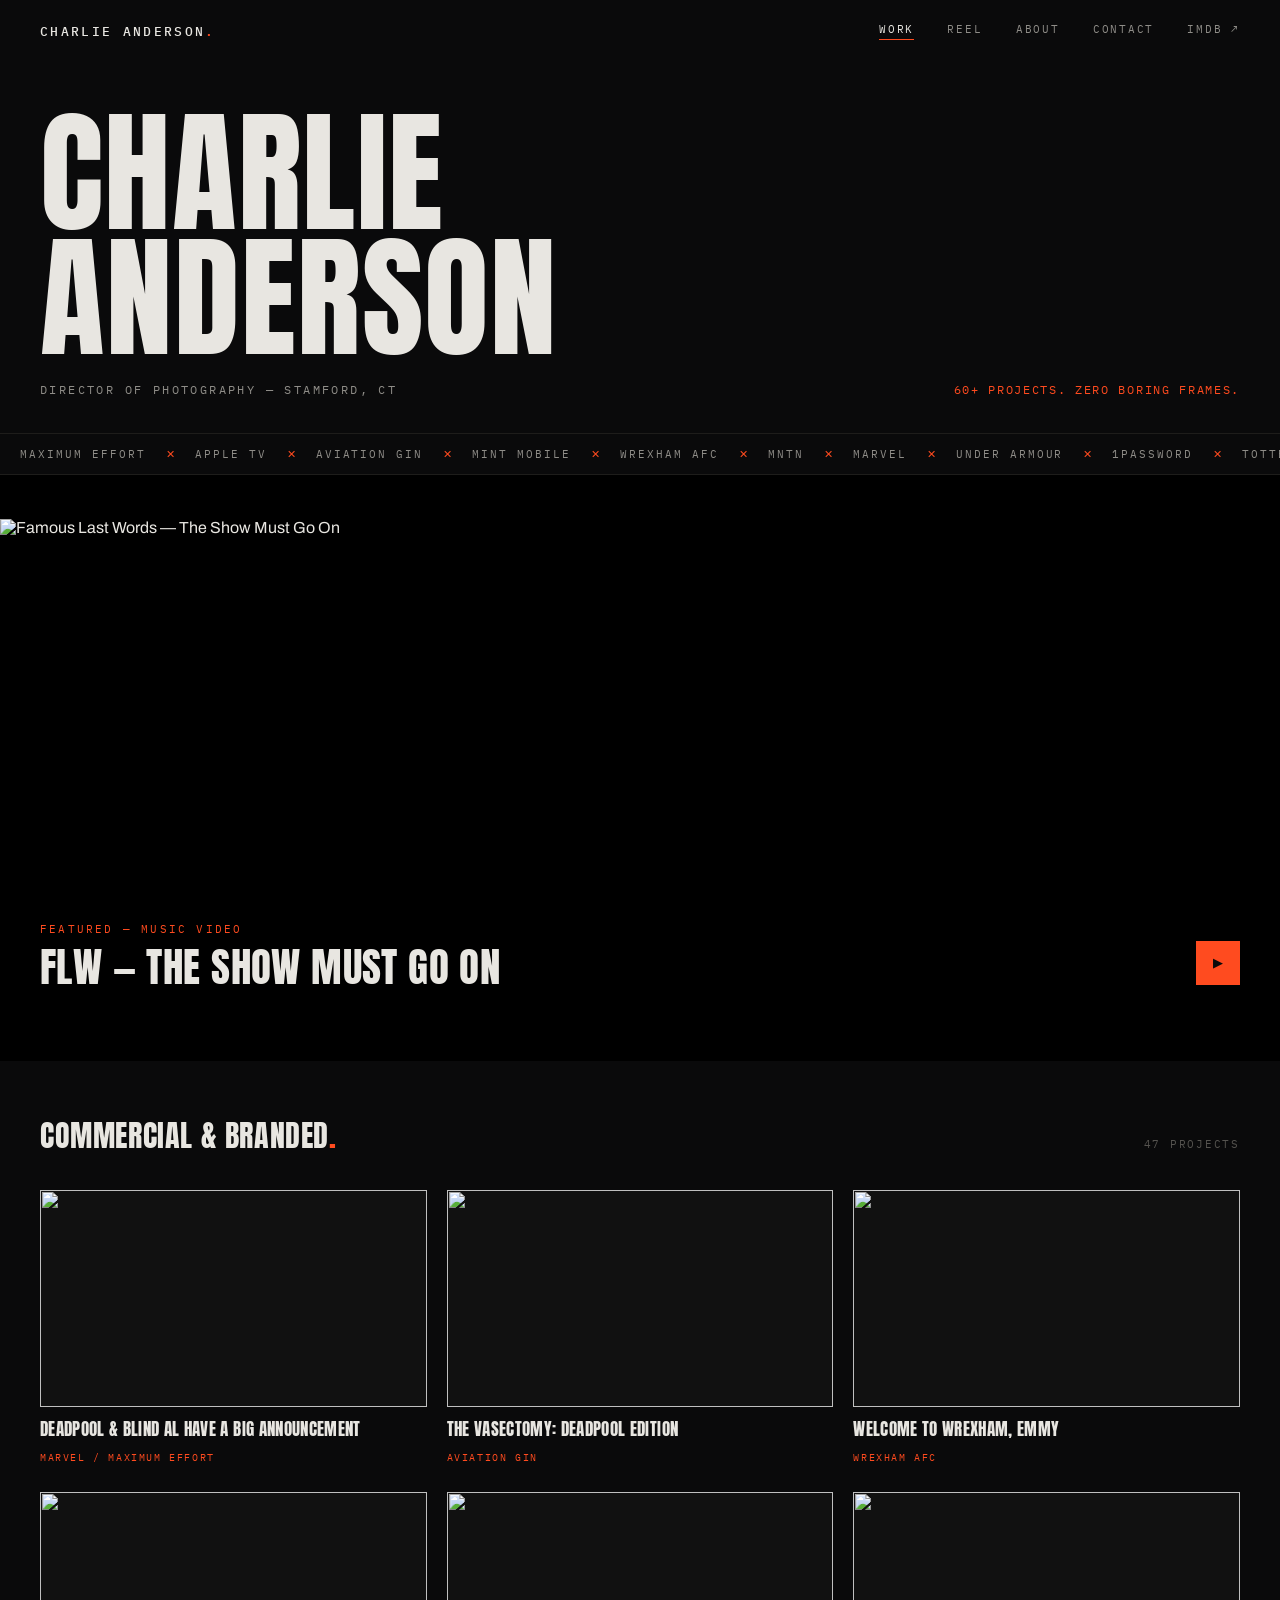
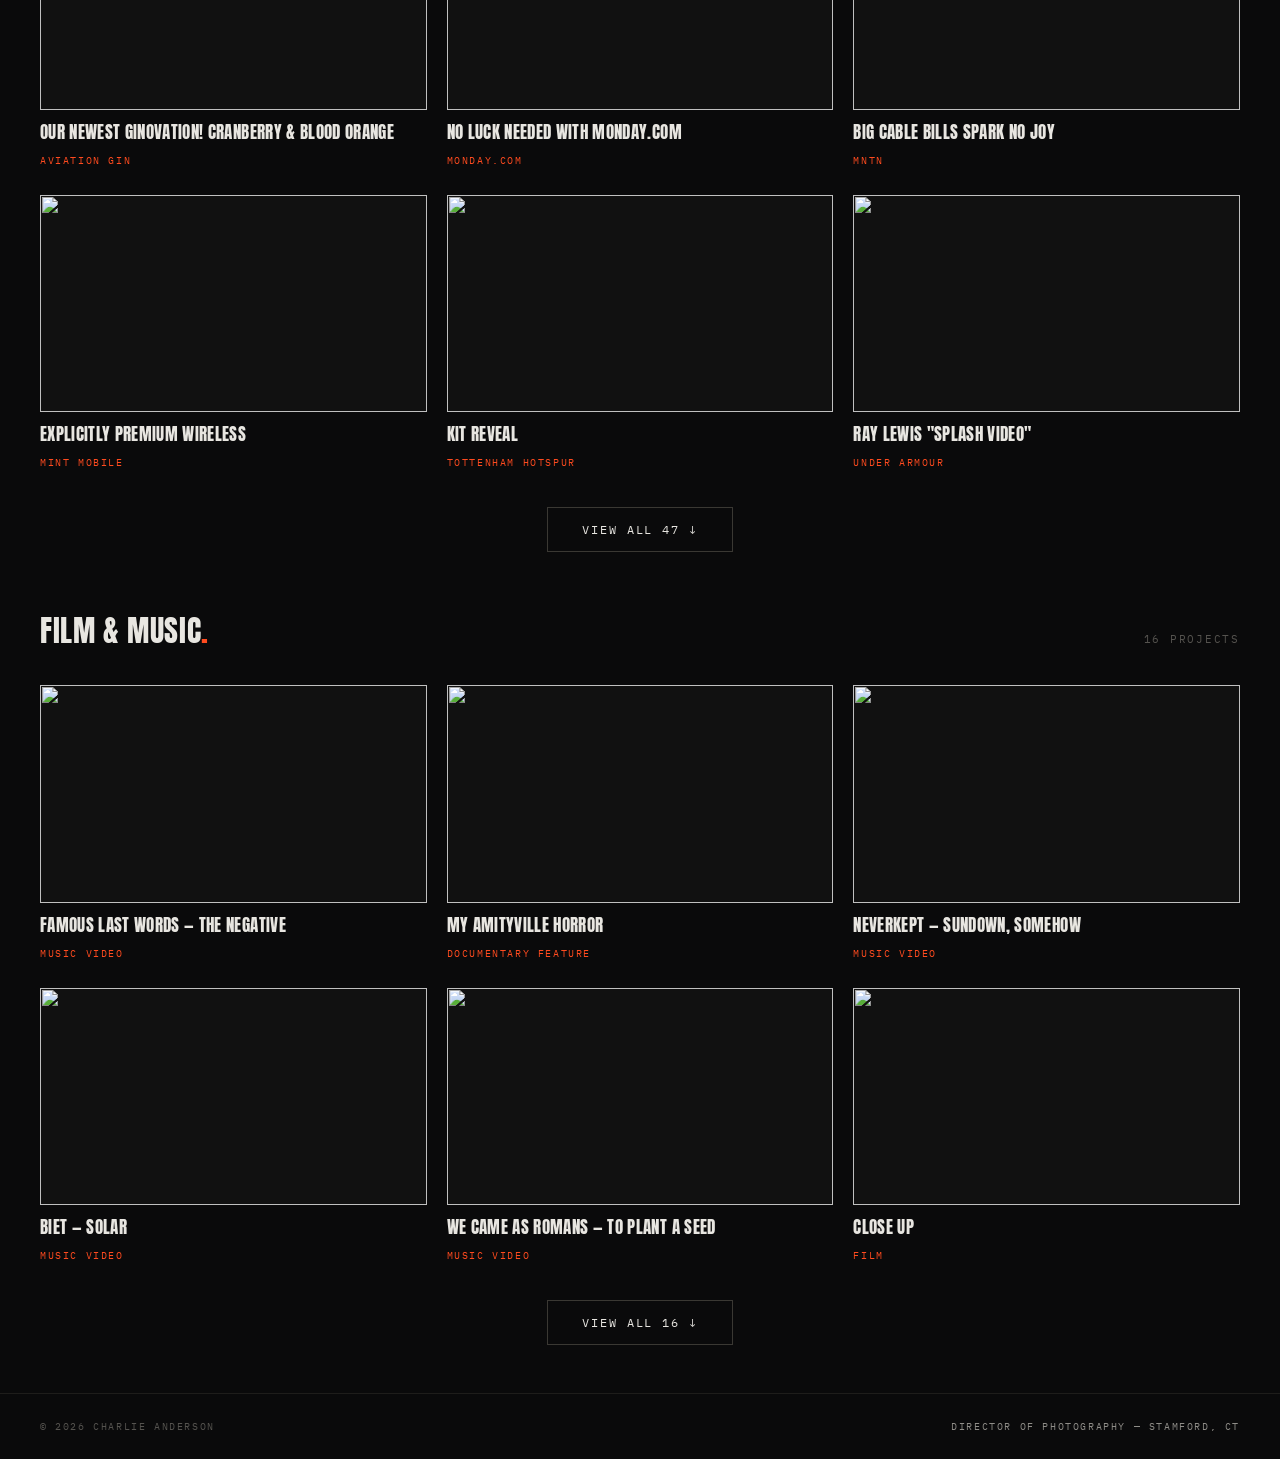
==== commit bf35c77c: "Auto: rotate featured video to top performer" ====
--- a/index.html
+++ b/index.html
@@ -40,12 +40,12 @@
 </div>
 
 <div class="letterbox">
-  <div class="featured" data-video="GubOGNrez8A" data-title="Fountain of Youth — Natalie Wraps">
-    <img src="https://img.youtube.com/vi/GubOGNrez8A/maxresdefault.jpg" alt="Fountain of Youth — Apple TV">
+  <div class="featured" data-video="OTLCnRAjAVs" data-title="Famous Last Words — The Show Must Go On">
+    <img src="https://img.youtube.com/vi/OTLCnRAjAVs/maxresdefault.jpg" alt="Famous Last Words — The Show Must Go On">
     <div class="featured-scrim"></div>
     <div class="featured-info">
-      <div class="featured-kicker">FEATURED — APPLE TV</div>
-      <div class="featured-title">FOUNTAIN OF YOUTH — NATALIE WRAPS</div>
+      <div class="featured-kicker">FEATURED — MUSIC VIDEO</div>
+      <div class="featured-title">FLW — THE SHOW MUST GO ON</div>
     </div>
     <span class="play-btn">▶</span>
   </div>
@@ -57,7 +57,7 @@
     <div class="count">47 PROJECTS</div>
   </div>
   <div class="grid">
-    <article class="tile" data-video="dyq7hMlF9iY" data-title="Deadpool &amp; Blind Al Have a Big Announcement">
+    <article class="tile" data-added-date="2026-07-02" data-video="dyq7hMlF9iY" data-title="Deadpool &amp; Blind Al Have a Big Announcement">
       <div class="thumb">
         <img src="https://img.youtube.com/vi/dyq7hMlF9iY/maxresdefault.jpg" alt="" loading="lazy">
         <div class="overlay">▶ WATCH</div>
@@ -65,7 +65,7 @@
       <h3 class="tile-title">DEADPOOL &amp; BLIND AL HAVE A BIG ANNOUNCEMENT</h3>
       <p class="tile-client">MARVEL / MAXIMUM EFFORT</p>
     </article>
-    <article class="tile" data-video="zgjc_ct-zlc" data-title="The Vasectomy: Deadpool Edition">
+    <article class="tile" data-added-date="2026-07-02" data-video="zgjc_ct-zlc" data-title="The Vasectomy: Deadpool Edition">
       <div class="thumb">
         <img src="https://img.youtube.com/vi/zgjc_ct-zlc/maxresdefault.jpg" alt="" loading="lazy">
         <div class="overlay">▶ WATCH</div>
@@ -73,7 +73,7 @@
       <h3 class="tile-title">THE VASECTOMY: DEADPOOL EDITION</h3>
       <p class="tile-client">AVIATION GIN</p>
     </article>
-    <article class="tile" data-video="LF59itgNUOY" data-title="Welcome to Wrexham, Emmy">
+    <article class="tile" data-added-date="2026-07-02" data-video="LF59itgNUOY" data-title="Welcome to Wrexham, Emmy">
       <div class="thumb">
         <img src="https://img.youtube.com/vi/LF59itgNUOY/maxresdefault.jpg" alt="" loading="lazy">
         <div class="overlay">▶ WATCH</div>
@@ -81,7 +81,7 @@
       <h3 class="tile-title">WELCOME TO WREXHAM, EMMY</h3>
       <p class="tile-client">WREXHAM AFC</p>
     </article>
-    <article class="tile" data-video="-HMT5w-T6CI" data-title="Aviation Gin — Cranberry &amp; Blood Orange">
+    <article class="tile" data-added-date="2026-07-02" data-video="-HMT5w-T6CI" data-title="Aviation Gin — Cranberry &amp; Blood Orange">
       <div class="thumb">
         <img src="https://img.youtube.com/vi/-HMT5w-T6CI/maxresdefault.jpg" alt="" loading="lazy">
         <div class="overlay">▶ WATCH</div>
@@ -89,7 +89,7 @@
       <h3 class="tile-title">OUR NEWEST GINOVATION! CRANBERRY &amp; BLOOD ORANGE</h3>
       <p class="tile-client">AVIATION GIN</p>
     </article>
-    <article class="tile" data-video="pIAV6ABKey4" data-title="No Luck Needed with monday.com">
+    <article class="tile" data-added-date="2026-07-02" data-video="pIAV6ABKey4" data-title="No Luck Needed with monday.com">
       <div class="thumb">
         <img src="https://img.youtube.com/vi/pIAV6ABKey4/maxresdefault.jpg" alt="" loading="lazy">
         <div class="overlay">▶ WATCH</div>
@@ -97,7 +97,7 @@
       <h3 class="tile-title">NO LUCK NEEDED WITH MONDAY.COM</h3>
       <p class="tile-client">MONDAY.COM</p>
     </article>
-    <article class="tile" data-video="PBT6L2XtPzM" data-title="Big Cable Bills Spark No Joy">
+    <article class="tile" data-added-date="2026-07-02" data-video="PBT6L2XtPzM" data-title="Big Cable Bills Spark No Joy">
       <div class="thumb">
         <img src="https://img.youtube.com/vi/PBT6L2XtPzM/maxresdefault.jpg" alt="" loading="lazy">
         <div class="overlay">▶ WATCH</div>
@@ -105,7 +105,7 @@
       <h3 class="tile-title">BIG CABLE BILLS SPARK NO JOY</h3>
       <p class="tile-client">MNTN</p>
     </article>
-    <article class="tile" data-video="7rRpYZrNxQc" data-title="Mint Mobile's Explicitly Premium Wireless">
+    <article class="tile" data-added-date="2026-07-02" data-video="7rRpYZrNxQc" data-title="Mint Mobile's Explicitly Premium Wireless">
       <div class="thumb">
         <img src="https://img.youtube.com/vi/7rRpYZrNxQc/maxresdefault.jpg" alt="" loading="lazy">
         <div class="overlay">▶ WATCH</div>
@@ -113,7 +113,7 @@
       <h3 class="tile-title">EXPLICITLY PREMIUM WIRELESS</h3>
       <p class="tile-client">MINT MOBILE</p>
     </article>
-    <article class="tile" data-video="HbgaRaItaJY" data-title="Tottenham Hotspur Kit Reveal">
+    <article class="tile" data-added-date="2026-07-02" data-video="HbgaRaItaJY" data-title="Tottenham Hotspur Kit Reveal">
       <div class="thumb">
         <img src="https://img.youtube.com/vi/HbgaRaItaJY/maxresdefault.jpg" alt="" loading="lazy">
         <div class="overlay">▶ WATCH</div>
@@ -121,7 +121,7 @@
       <h3 class="tile-title">KIT REVEAL</h3>
       <p class="tile-client">TOTTENHAM HOTSPUR</p>
     </article>
-    <article class="tile" data-video="Zk1UHQSNhBU" data-title="Under Armour — Ray Lewis Splash Video">
+    <article class="tile" data-added-date="2026-07-02" data-video="Zk1UHQSNhBU" data-title="Under Armour — Ray Lewis Splash Video">
       <div class="thumb">
         <img src="https://img.youtube.com/vi/Zk1UHQSNhBU/hqdefault.jpg" alt="" loading="lazy">
         <div class="overlay">▶ WATCH</div>
@@ -131,7 +131,7 @@
     </article>
   </div>
   <div class="grid archive" id="commercial-archive" hidden>
-    <article class="tile" data-video="zRfuZPqPkJI" data-title="Mint Kids">
+    <article class="tile" data-added-date="2026-07-02" data-video="zRfuZPqPkJI" data-title="Mint Kids">
       <div class="thumb">
         <img src="https://img.youtube.com/vi/zRfuZPqPkJI/maxresdefault.jpg" alt="" loading="lazy">
         <div class="overlay">▶ WATCH</div>
@@ -139,7 +139,7 @@
       <h3 class="tile-title">MINT KIDS</h3>
       <p class="tile-client">MINT MOBILE</p>
     </article>
-    <article class="tile" data-video="bDZTpRwKay4" data-title="Welcome To Wrexham Lager">
+    <article class="tile" data-added-date="2026-07-02" data-video="bDZTpRwKay4" data-title="Welcome To Wrexham Lager">
       <div class="thumb">
         <img src="https://img.youtube.com/vi/bDZTpRwKay4/maxresdefault.jpg" alt="" loading="lazy">
         <div class="overlay">▶ WATCH</div>
@@ -147,7 +147,7 @@
       <h3 class="tile-title">WELCOME TO WREXHAM LAGER</h3>
       <p class="tile-client">WREXHAM LAGER</p>
     </article>
-    <article class="tile" data-video="63-NHvcDJgo" data-title="Negroni Week">
+    <article class="tile" data-added-date="2026-07-02" data-video="63-NHvcDJgo" data-title="Negroni Week">
       <div class="thumb">
         <img src="https://img.youtube.com/vi/63-NHvcDJgo/maxresdefault.jpg" alt="" loading="lazy">
         <div class="overlay">▶ WATCH</div>
@@ -155,7 +155,7 @@
       <h3 class="tile-title">NEGRONI WEEK</h3>
       <p class="tile-client">AVIATION GIN</p>
     </article>
-    <article class="tile" data-video="VZ1sCZbMRqY" data-title="It's Time for MNTN Matched">
+    <article class="tile" data-added-date="2026-07-02" data-video="VZ1sCZbMRqY" data-title="It's Time for MNTN Matched">
       <div class="thumb">
         <img src="https://img.youtube.com/vi/VZ1sCZbMRqY/maxresdefault.jpg" alt="" loading="lazy">
         <div class="overlay">▶ WATCH</div>
@@ -163,7 +163,7 @@
       <h3 class="tile-title">IT'S TIME FOR MNTN MATCHED</h3>
       <p class="tile-client">MNTN</p>
     </article>
-    <article class="tile" data-video="3YSyIee3f8k" data-title="Wrexham AFC's New Ally">
+    <article class="tile" data-added-date="2026-07-02" data-video="3YSyIee3f8k" data-title="Wrexham AFC's New Ally">
       <div class="thumb">
         <img src="https://img.youtube.com/vi/3YSyIee3f8k/maxresdefault.jpg" alt="" loading="lazy">
         <div class="overlay">▶ WATCH</div>
@@ -171,7 +171,7 @@
       <h3 class="tile-title">WREXHAM AFC'S NEW ALLY</h3>
       <p class="tile-client">WREXHAM AFC</p>
     </article>
-    <article class="tile" data-video="Mah8pYC5Mbc" data-title="Mint Mobile 55+ Plan">
+    <article class="tile" data-added-date="2026-07-02" data-video="Mah8pYC5Mbc" data-title="Mint Mobile 55+ Plan">
       <div class="thumb">
         <img src="https://img.youtube.com/vi/Mah8pYC5Mbc/maxresdefault.jpg" alt="" loading="lazy">
         <div class="overlay">▶ WATCH</div>
@@ -179,7 +179,7 @@
       <h3 class="tile-title">MINT MOBILE 55+ PLAN</h3>
       <p class="tile-client">MINT MOBILE</p>
     </article>
-    <article class="tile" data-video="LdsAzWvihhA" data-title="Greg From Tampa">
+    <article class="tile" data-added-date="2026-07-02" data-video="LdsAzWvihhA" data-title="Greg From Tampa">
       <div class="thumb">
         <img src="https://img.youtube.com/vi/LdsAzWvihhA/maxresdefault.jpg" alt="" loading="lazy">
         <div class="overlay">▶ WATCH</div>
@@ -187,7 +187,7 @@
       <h3 class="tile-title">GREG FROM TAMPA</h3>
       <p class="tile-client">AVIATION GIN</p>
     </article>
-    <article class="tile" data-video="kia6jjnFZBY" data-title="Just Friendsgiving">
+    <article class="tile" data-added-date="2026-07-02" data-video="kia6jjnFZBY" data-title="Just Friendsgiving">
       <div class="thumb">
         <img src="https://img.youtube.com/vi/kia6jjnFZBY/maxresdefault.jpg" alt="" loading="lazy">
         <div class="overlay">▶ WATCH</div>
@@ -195,7 +195,7 @@
       <h3 class="tile-title">JUST FRIENDSGIVING</h3>
       <p class="tile-client">AVIATION GIN</p>
     </article>
-    <article class="tile" data-video="1dsWl2DuUNo" data-title="The Other Rob">
+    <article class="tile" data-added-date="2026-07-02" data-video="1dsWl2DuUNo" data-title="The Other Rob">
       <div class="thumb">
         <img src="https://img.youtube.com/vi/1dsWl2DuUNo/maxresdefault.jpg" alt="" loading="lazy">
         <div class="overlay">▶ WATCH</div>
@@ -203,7 +203,7 @@
       <h3 class="tile-title">THE OTHER ROB</h3>
       <p class="tile-client">AVIATION GIN</p>
     </article>
-    <article class="tile" data-video="QBxKhIm9tsE" data-title="Wrexham Merch Merch">
+    <article class="tile" data-added-date="2026-07-02" data-video="QBxKhIm9tsE" data-title="Wrexham Merch Merch">
       <div class="thumb">
         <img src="https://img.youtube.com/vi/QBxKhIm9tsE/maxresdefault.jpg" alt="" loading="lazy">
         <div class="overlay">▶ WATCH</div>
@@ -211,7 +211,7 @@
       <h3 class="tile-title">WREXHAM MERCH MERCH</h3>
       <p class="tile-client">WREXHAM AFC</p>
     </article>
-    <article class="tile" data-video="caZOdaojT0Y" data-title="Seymour Roas at MNTN">
+    <article class="tile" data-added-date="2026-07-02" data-video="caZOdaojT0Y" data-title="Seymour Roas at MNTN">
       <div class="thumb">
         <img src="https://img.youtube.com/vi/caZOdaojT0Y/maxresdefault.jpg" alt="" loading="lazy">
         <div class="overlay">▶ WATCH</div>
@@ -219,7 +219,7 @@
       <h3 class="tile-title">SEYMOUR ROAS AT MNTN</h3>
       <p class="tile-client">MNTN</p>
     </article>
-    <article class="tile" data-video="LaXPxnntOOk" data-title="A Few Thoughts on Pumpkin Spice Season">
+    <article class="tile" data-added-date="2026-07-02" data-video="LaXPxnntOOk" data-title="A Few Thoughts on Pumpkin Spice Season">
       <div class="thumb">
         <img src="https://img.youtube.com/vi/LaXPxnntOOk/maxresdefault.jpg" alt="" loading="lazy">
         <div class="overlay">▶ WATCH</div>
@@ -227,7 +227,7 @@
       <h3 class="tile-title">A FEW THOUGHTS ON PUMPKIN SPICE SEASON</h3>
       <p class="tile-client">AVIATION GIN</p>
     </article>
-    <article class="tile" data-video="wHMw40etBlI" data-title="In Mintmorium">
+    <article class="tile" data-added-date="2026-07-02" data-video="wHMw40etBlI" data-title="In Mintmorium">
       <div class="thumb">
         <img src="https://img.youtube.com/vi/wHMw40etBlI/hqdefault.jpg" alt="" loading="lazy">
         <div class="overlay">▶ WATCH</div>
@@ -235,7 +235,7 @@
       <h3 class="tile-title">IN MINTMORIUM</h3>
       <p class="tile-client">MINT MOBILE</p>
     </article>
-    <article class="tile" data-video="bgIXiljcuVo" data-title="Mint Mobile Deflates Prices">
+    <article class="tile" data-added-date="2026-07-02" data-video="bgIXiljcuVo" data-title="Mint Mobile Deflates Prices">
       <div class="thumb">
         <img src="https://img.youtube.com/vi/bgIXiljcuVo/maxresdefault.jpg" alt="" loading="lazy">
         <div class="overlay">▶ WATCH</div>
@@ -243,7 +243,7 @@
       <h3 class="tile-title">MINT MOBILE DEFLATES PRICES</h3>
       <p class="tile-client">MINT MOBILE</p>
     </article>
-    <article class="tile" data-video="VV3DTAsljaQ" data-title="ZOOOOOOOOOM">
+    <article class="tile" data-added-date="2026-07-02" data-video="VV3DTAsljaQ" data-title="ZOOOOOOOOOM">
       <div class="thumb">
         <img src="https://img.youtube.com/vi/VV3DTAsljaQ/maxresdefault.jpg" alt="" loading="lazy">
         <div class="overlay">▶ WATCH</div>
@@ -251,7 +251,7 @@
       <h3 class="tile-title">ZOOOOOOOOOM</h3>
       <p class="tile-client">MAXIMUM EFFORT</p>
     </article>
-    <article class="tile" data-video="_z7Q7B3rWlo" data-title="The Vasectomy: Decker Edition">
+    <article class="tile" data-added-date="2026-07-02" data-video="_z7Q7B3rWlo" data-title="The Vasectomy: Decker Edition">
       <div class="thumb">
         <img src="https://img.youtube.com/vi/_z7Q7B3rWlo/maxresdefault.jpg" alt="" loading="lazy">
         <div class="overlay">▶ WATCH</div>
@@ -259,7 +259,7 @@
       <h3 class="tile-title">THE VASECTOMY: DECKER EDITION</h3>
       <p class="tile-client">AVIATION GIN</p>
     </article>
-    <article class="tile" data-video="mJg6AHXqIZE" data-title="Mint Mobile's in the Savings Bidness">
+    <article class="tile" data-added-date="2026-07-02" data-video="mJg6AHXqIZE" data-title="Mint Mobile's in the Savings Bidness">
       <div class="thumb">
         <img src="https://img.youtube.com/vi/mJg6AHXqIZE/maxresdefault.jpg" alt="" loading="lazy">
         <div class="overlay">▶ WATCH</div>
@@ -267,7 +267,7 @@
       <h3 class="tile-title">IN THE SAVINGS BIDNESS</h3>
       <p class="tile-client">MINT MOBILE</p>
     </article>
-    <article class="tile" data-video="2mxEu4Z7e2Q" data-title="Family Plan Managemint">
+    <article class="tile" data-added-date="2026-07-02" data-video="2mxEu4Z7e2Q" data-title="Family Plan Managemint">
       <div class="thumb">
         <img src="https://img.youtube.com/vi/2mxEu4Z7e2Q/maxresdefault.jpg" alt="" loading="lazy">
         <div class="overlay">▶ WATCH</div>
@@ -275,7 +275,7 @@
       <h3 class="tile-title">FAMILY PLAN MANAGEMINT</h3>
       <p class="tile-client">MINT MOBILE</p>
     </article>
-    <article class="tile" data-video="LQakmDqQtpM" data-title="Mint Serves Jury Duty">
+    <article class="tile" data-added-date="2026-07-02" data-video="LQakmDqQtpM" data-title="Mint Serves Jury Duty">
       <div class="thumb">
         <img src="https://img.youtube.com/vi/LQakmDqQtpM/maxresdefault.jpg" alt="" loading="lazy">
         <div class="overlay">▶ WATCH</div>
@@ -283,7 +283,7 @@
       <h3 class="tile-title">MINT SERVES JURY DUTY</h3>
       <p class="tile-client">MINT MOBILE</p>
     </article>
-    <article class="tile" data-video="vCKgewLdK9w" data-title="It's McElhenney!">
+    <article class="tile" data-added-date="2026-07-02" data-video="vCKgewLdK9w" data-title="It's McElhenney!">
       <div class="thumb">
         <img src="https://img.youtube.com/vi/vCKgewLdK9w/maxresdefault.jpg" alt="" loading="lazy">
         <div class="overlay">▶ WATCH</div>
@@ -291,7 +291,7 @@
       <h3 class="tile-title">IT'S MCELHENNEY!</h3>
       <p class="tile-client">MAXIMUM EFFORT</p>
     </article>
-    <article class="tile" data-video="IryU0eUQ0L8" data-title="High Performance, Low Flammability">
+    <article class="tile" data-added-date="2026-07-02" data-video="IryU0eUQ0L8" data-title="High Performance, Low Flammability">
       <div class="thumb">
         <img src="https://img.youtube.com/vi/IryU0eUQ0L8/maxresdefault.jpg" alt="" loading="lazy">
         <div class="overlay">▶ WATCH</div>
@@ -299,7 +299,7 @@
       <h3 class="tile-title">HIGH PERFORMANCE, LOW FLAMMABILITY</h3>
       <p class="tile-client">MNTN</p>
     </article>
-    <article class="tile" data-video="6bDbjrw1rGk" data-title="Mint Mobile X-Tra Large Pocket Pants">
+    <article class="tile" data-added-date="2026-07-02" data-video="6bDbjrw1rGk" data-title="Mint Mobile X-Tra Large Pocket Pants">
       <div class="thumb">
         <img src="https://img.youtube.com/vi/6bDbjrw1rGk/maxresdefault.jpg" alt="" loading="lazy">
         <div class="overlay">▶ WATCH</div>
@@ -307,7 +307,7 @@
       <h3 class="tile-title">X-TRA LARGE POCKET PANTS</h3>
       <p class="tile-client">MINT MOBILE</p>
     </article>
-    <article class="tile" data-video="m1iXVbpkmeU" data-title="Epic Holiday Wireless Savings">
+    <article class="tile" data-added-date="2026-07-02" data-video="m1iXVbpkmeU" data-title="Epic Holiday Wireless Savings">
       <div class="thumb">
         <img src="https://img.youtube.com/vi/m1iXVbpkmeU/maxresdefault.jpg" alt="" loading="lazy">
         <div class="overlay">▶ WATCH</div>
@@ -315,7 +315,7 @@
       <h3 class="tile-title">EPIC HOLIDAY WIRELESS SAVINGS</h3>
       <p class="tile-client">MINT MOBILE</p>
     </article>
-    <article class="tile" data-video="E-MGucBLSjk" data-title="1Password">
+    <article class="tile" data-added-date="2026-07-02" data-video="E-MGucBLSjk" data-title="1Password">
       <div class="thumb">
         <img src="https://img.youtube.com/vi/E-MGucBLSjk/maxresdefault.jpg" alt="" loading="lazy">
         <div class="overlay">▶ WATCH</div>
@@ -323,7 +323,7 @@
       <h3 class="tile-title">1PASSWORD</h3>
       <p class="tile-client">1PASSWORD</p>
     </article>
-    <article class="tile" data-video="Szj1iqYanFM" data-title="Deadpool Update, Part Hugh">
+    <article class="tile" data-added-date="2026-07-02" data-video="Szj1iqYanFM" data-title="Deadpool Update, Part Hugh">
       <div class="thumb">
         <img src="https://img.youtube.com/vi/Szj1iqYanFM/maxresdefault.jpg" alt="" loading="lazy">
         <div class="overlay">▶ WATCH</div>
@@ -331,7 +331,7 @@
       <h3 class="tile-title">DEADPOOL UPDATE, PART HUGH</h3>
       <p class="tile-client">MARVEL / MAXIMUM EFFORT</p>
     </article>
-    <article class="tile" data-video="Yd47Z8HYf0Y" data-title="Deadpool Update">
+    <article class="tile" data-added-date="2026-07-02" data-video="Yd47Z8HYf0Y" data-title="Deadpool Update">
       <div class="thumb">
         <img src="https://img.youtube.com/vi/Yd47Z8HYf0Y/maxresdefault.jpg" alt="" loading="lazy">
         <div class="overlay">▶ WATCH</div>
@@ -339,7 +339,7 @@
       <h3 class="tile-title">DEADPOOL UPDATE</h3>
       <p class="tile-client">MARVEL / MAXIMUM EFFORT</p>
     </article>
-    <article class="tile" data-video="5sXkIUZEWIo" data-title="Lead From Behind">
+    <article class="tile" data-added-date="2026-07-02" data-video="5sXkIUZEWIo" data-title="Lead From Behind">
       <div class="thumb">
         <img src="https://img.youtube.com/vi/5sXkIUZEWIo/maxresdefault.jpg" alt="" loading="lazy">
         <div class="overlay">▶ WATCH</div>
@@ -347,7 +347,7 @@
       <h3 class="tile-title">LEAD FROM BEHIND</h3>
       <p class="tile-client">MAXIMUM EFFORT</p>
     </article>
-    <article class="tile" data-video="l5X7J6_rUJs" data-title="Steve-O Demos MNTN">
+    <article class="tile" data-added-date="2026-07-02" data-video="l5X7J6_rUJs" data-title="Steve-O Demos MNTN">
       <div class="thumb">
         <img src="https://img.youtube.com/vi/l5X7J6_rUJs/maxresdefault.jpg" alt="" loading="lazy">
         <div class="overlay">▶ WATCH</div>
@@ -355,7 +355,7 @@
       <h3 class="tile-title">STEVE-O DEMOS MNTN</h3>
       <p class="tile-client">MNTN</p>
     </article>
-    <article class="tile" data-video="YMSUoiT0efA" data-title="Nick Cannon's Vasectomy">
+    <article class="tile" data-added-date="2026-07-02" data-video="YMSUoiT0efA" data-title="Nick Cannon's Vasectomy">
       <div class="thumb">
         <img src="https://img.youtube.com/vi/YMSUoiT0efA/maxresdefault.jpg" alt="" loading="lazy">
         <div class="overlay">▶ WATCH</div>
@@ -363,7 +363,7 @@
       <h3 class="tile-title">NICK CANNON'S VASECTOMY</h3>
       <p class="tile-client">AVIATION GIN</p>
     </article>
-    <article class="tile" data-video="QNImlSq6Qtc" data-title="Record Deflation">
+    <article class="tile" data-added-date="2026-07-02" data-video="QNImlSq6Qtc" data-title="Record Deflation">
       <div class="thumb">
         <img src="https://img.youtube.com/vi/QNImlSq6Qtc/maxresdefault.jpg" alt="" loading="lazy">
         <div class="overlay">▶ WATCH</div>
@@ -371,7 +371,7 @@
       <h3 class="tile-title">RECORD DEFLATION</h3>
       <p class="tile-client">MINT MOBILE</p>
     </article>
-    <article class="tile" data-video="wh2bTMptuCA" data-title="Creative Ladder">
+    <article class="tile" data-added-date="2026-07-02" data-video="wh2bTMptuCA" data-title="Creative Ladder">
       <div class="thumb">
         <img src="https://img.youtube.com/vi/wh2bTMptuCA/maxresdefault.jpg" alt="" loading="lazy">
         <div class="overlay">▶ WATCH</div>
@@ -379,7 +379,7 @@
       <h3 class="tile-title">CREATIVE LADDER</h3>
       <p class="tile-client">CREATIVE LADDER</p>
     </article>
-    <article class="tile" data-video="3972azDUJeM" data-title="Meet Mr MNTN">
+    <article class="tile" data-added-date="2026-07-02" data-video="3972azDUJeM" data-title="Meet Mr MNTN">
       <div class="thumb">
         <img src="https://img.youtube.com/vi/3972azDUJeM/maxresdefault.jpg" alt="" loading="lazy">
         <div class="overlay">▶ WATCH</div>
@@ -387,7 +387,7 @@
       <h3 class="tile-title">MEET MR MNTN</h3>
       <p class="tile-client">MNTN</p>
     </article>
-    <article class="tile" data-video="uPskg3zzCrI" data-title="Rejected Airline Safety Video">
+    <article class="tile" data-added-date="2026-07-02" data-video="uPskg3zzCrI" data-title="Rejected Airline Safety Video">
       <div class="thumb">
         <img src="https://img.youtube.com/vi/uPskg3zzCrI/maxresdefault.jpg" alt="" loading="lazy">
         <div class="overlay">▶ WATCH</div>
@@ -395,7 +395,7 @@
       <h3 class="tile-title">REJECTED AIRLINE SAFETY VIDEO</h3>
       <p class="tile-client">AVIATION GIN</p>
     </article>
-    <article class="tile" data-video="fdaguFYCf6Y" data-title="Yes to SickKids Scrubs">
+    <article class="tile" data-added-date="2026-07-02" data-video="fdaguFYCf6Y" data-title="Yes to SickKids Scrubs">
       <div class="thumb">
         <img src="https://img.youtube.com/vi/fdaguFYCf6Y/maxresdefault.jpg" alt="" loading="lazy">
         <div class="overlay">▶ WATCH</div>
@@ -403,7 +403,7 @@
       <h3 class="tile-title">YES TO SICKKIDS SCRUBS</h3>
       <p class="tile-client">SICKKIDS</p>
     </article>
-    <article class="tile" data-video="Z4h1tpVFvbw" data-title="Spread a Little Holiday Cheer">
+    <article class="tile" data-added-date="2026-07-02" data-video="Z4h1tpVFvbw" data-title="Spread a Little Holiday Cheer">
       <div class="thumb">
         <img src="https://img.youtube.com/vi/Z4h1tpVFvbw/maxresdefault.jpg" alt="" loading="lazy">
         <div class="overlay">▶ WATCH</div>
@@ -411,12 +411,12 @@
       <h3 class="tile-title">SPREAD A LITTLE HOLIDAY CHEER</h3>
       <p class="tile-client">CT LOTTERY</p>
     </article>
-    <a class="tile tile-ig" href="https://www.instagram.com/p/DCXNqIjvn4c/" target="_blank" rel="noopener">
+    <a class="tile tile-ig" data-added-date="2026-07-02" href="https://www.instagram.com/p/DCXNqIjvn4c/" target="_blank" rel="noopener">
       <div class="ig-thumb">VIEW ON INSTAGRAM ↗</div>
       <h3 class="tile-title">DEADPOOL ON DISNEY+</h3>
       <p class="tile-client">MARVEL / MAXIMUM EFFORT</p>
     </a>
-    <a class="tile tile-ig" href="https://www.instagram.com/p/DLiaqoQpQEc/" target="_blank" rel="noopener">
+    <a class="tile tile-ig" data-added-date="2026-07-02" href="https://www.instagram.com/p/DLiaqoQpQEc/" target="_blank" rel="noopener">
       <div class="ig-thumb">VIEW ON INSTAGRAM ↗</div>
       <h3 class="tile-title">INTRODUCING BETTY BOOZE VODKA ICED TEAS</h3>
       <p class="tile-client">BETTY BOOZE</p>
@@ -433,7 +433,7 @@
     <div class="count">16 PROJECTS</div>
   </div>
   <div class="grid">
-    <article class="tile" data-video="XpDUkghH18M" data-title="Famous Last Words — The Negative">
+    <article class="tile" data-added-date="2026-07-02" data-video="XpDUkghH18M" data-title="Famous Last Words — The Negative">
       <div class="thumb">
         <img src="https://img.youtube.com/vi/XpDUkghH18M/maxresdefault.jpg" alt="" loading="lazy">
         <div class="overlay">▶ WATCH</div>
@@ -441,7 +441,7 @@
       <h3 class="tile-title">FAMOUS LAST WORDS — THE NEGATIVE</h3>
       <p class="tile-client">MUSIC VIDEO</p>
     </article>
-    <article class="tile" data-video="iyZqxv0eWog" data-title="My Amityville Horror">
+    <article class="tile" data-added-date="2026-07-02" data-video="iyZqxv0eWog" data-title="My Amityville Horror">
       <div class="thumb">
         <img src="https://img.youtube.com/vi/iyZqxv0eWog/maxresdefault.jpg" alt="" loading="lazy">
         <div class="overlay">▶ WATCH</div>
@@ -449,7 +449,7 @@
       <h3 class="tile-title">MY AMITYVILLE HORROR</h3>
       <p class="tile-client">DOCUMENTARY FEATURE</p>
     </article>
-    <article class="tile" data-video="zFGeJbY-Bac" data-title="Neverkept — Sundown, Somehow">
+    <article class="tile" data-added-date="2026-07-02" data-video="zFGeJbY-Bac" data-title="Neverkept — Sundown, Somehow">
       <div class="thumb">
         <img src="https://img.youtube.com/vi/zFGeJbY-Bac/maxresdefault.jpg" alt="" loading="lazy">
         <div class="overlay">▶ WATCH</div>
@@ -457,7 +457,7 @@
       <h3 class="tile-title">NEVERKEPT — SUNDOWN, SOMEHOW</h3>
       <p class="tile-client">MUSIC VIDEO</p>
     </article>
-    <article class="tile" data-video="N-UBwkKJcdE" data-title="Biet — Solar">
+    <article class="tile" data-added-date="2026-07-02" data-video="N-UBwkKJcdE" data-title="Biet — Solar">
       <div class="thumb">
         <img src="https://img.youtube.com/vi/N-UBwkKJcdE/maxresdefault.jpg" alt="" loading="lazy">
         <div class="overlay">▶ WATCH</div>
@@ -465,7 +465,7 @@
       <h3 class="tile-title">BIET — SOLAR</h3>
       <p class="tile-client">MUSIC VIDEO</p>
     </article>
-    <article class="tile" data-video="PlowOY4eBaw" data-title="We Came As Romans — To Plant a Seed">
+    <article class="tile" data-added-date="2026-07-02" data-video="PlowOY4eBaw" data-title="We Came As Romans — To Plant a Seed">
       <div class="thumb">
         <img src="https://img.youtube.com/vi/PlowOY4eBaw/maxresdefault.jpg" alt="" loading="lazy">
         <div class="overlay">▶ WATCH</div>
@@ -473,7 +473,7 @@
       <h3 class="tile-title">WE CAME AS ROMANS — TO PLANT A SEED</h3>
       <p class="tile-client">MUSIC VIDEO</p>
     </article>
-    <article class="tile" data-video="0pkIZugH0SU" data-title="Close Up">
+    <article class="tile" data-added-date="2026-07-02" data-video="0pkIZugH0SU" data-title="Close Up">
       <div class="thumb">
         <img src="https://img.youtube.com/vi/0pkIZugH0SU/maxresdefault.jpg" alt="" loading="lazy">
         <div class="overlay">▶ WATCH</div>
@@ -483,7 +483,7 @@
     </article>
   </div>
   <div class="grid archive" id="film-archive" hidden>
-    <article class="tile" data-video="i4dT-Sgkjh8" data-title="Famous Last Words — In The Blink Of An Eye">
+    <article class="tile" data-added-date="2026-07-02" data-video="i4dT-Sgkjh8" data-title="Famous Last Words — In The Blink Of An Eye">
       <div class="thumb">
         <img src="https://img.youtube.com/vi/i4dT-Sgkjh8/maxresdefault.jpg" alt="" loading="lazy">
         <div class="overlay">▶ WATCH</div>
@@ -491,7 +491,7 @@
       <h3 class="tile-title">FLW — IN THE BLINK OF AN EYE</h3>
       <p class="tile-client">MUSIC VIDEO</p>
     </article>
-    <article class="tile" data-video="7pbjf2wo5yU" data-title="Famous Last Words — Pretty in Porcelain">
+    <article class="tile" data-added-date="2026-07-02" data-video="7pbjf2wo5yU" data-title="Famous Last Words — Pretty in Porcelain">
       <div class="thumb">
         <img src="https://img.youtube.com/vi/7pbjf2wo5yU/maxresdefault.jpg" alt="" loading="lazy">
         <div class="overlay">▶ WATCH</div>
@@ -499,7 +499,7 @@
       <h3 class="tile-title">FLW — PRETTY IN PORCELAIN</h3>
       <p class="tile-client">MUSIC VIDEO</p>
     </article>
-    <article class="tile" data-video="pUqyoCFqBpA" data-title="Famous Last Words — One In The Chamber">
+    <article class="tile" data-added-date="2026-07-02" data-video="pUqyoCFqBpA" data-title="Famous Last Words — One In The Chamber">
       <div class="thumb">
         <img src="https://img.youtube.com/vi/pUqyoCFqBpA/hqdefault.jpg" alt="" loading="lazy">
         <div class="overlay">▶ WATCH</div>
@@ -507,7 +507,7 @@
       <h3 class="tile-title">FLW — ONE IN THE CHAMBER</h3>
       <p class="tile-client">MUSIC VIDEO</p>
     </article>
-    <article class="tile" data-video="shtSZ78qgZE" data-title="Famous Last Words — Starting Over">
+    <article class="tile" data-added-date="2026-07-02" data-video="shtSZ78qgZE" data-title="Famous Last Words — Starting Over">
       <div class="thumb">
         <img src="https://img.youtube.com/vi/shtSZ78qgZE/maxresdefault.jpg" alt="" loading="lazy">
         <div class="overlay">▶ WATCH</div>
@@ -515,7 +515,7 @@
       <h3 class="tile-title">FLW — STARTING OVER</h3>
       <p class="tile-client">MUSIC VIDEO</p>
     </article>
-    <article class="tile" data-video="OTLCnRAjAVs" data-title="Famous Last Words — The Show Must Go On">
+    <article class="tile" data-added-date="2026-07-02" data-video="OTLCnRAjAVs" data-title="Famous Last Words — The Show Must Go On">
       <div class="thumb">
         <img src="https://img.youtube.com/vi/OTLCnRAjAVs/maxresdefault.jpg" alt="" loading="lazy">
         <div class="overlay">▶ WATCH</div>
@@ -523,7 +523,7 @@
       <h3 class="tile-title">FLW — THE SHOW MUST GO ON</h3>
       <p class="tile-client">MUSIC VIDEO</p>
     </article>
-    <article class="tile" data-video="QHYGzY1ar4I" data-title="Neverkept — Complicated">
+    <article class="tile" data-added-date="2026-07-02" data-video="QHYGzY1ar4I" data-title="Neverkept — Complicated">
       <div class="thumb">
         <img src="https://img.youtube.com/vi/QHYGzY1ar4I/maxresdefault.jpg" alt="" loading="lazy">
         <div class="overlay">▶ WATCH</div>
@@ -531,7 +531,7 @@
       <h3 class="tile-title">NEVERKEPT — COMPLICATED</h3>
       <p class="tile-client">MUSIC VIDEO</p>
     </article>
-    <article class="tile" data-video="f70p1Fp4cIQ" data-title="Neverkept — Vertigo">
+    <article class="tile" data-added-date="2026-07-02" data-video="f70p1Fp4cIQ" data-title="Neverkept — Vertigo">
       <div class="thumb">
         <img src="https://img.youtube.com/vi/f70p1Fp4cIQ/maxresdefault.jpg" alt="" loading="lazy">
         <div class="overlay">▶ WATCH</div>
@@ -539,7 +539,7 @@
       <h3 class="tile-title">NEVERKEPT — VERTIGO</h3>
       <p class="tile-client">MUSIC VIDEO</p>
     </article>
-    <article class="tile" data-video="eSor3lf4ZlE" data-title="Young Widows — King Sol">
+    <article class="tile" data-added-date="2026-07-02" data-video="eSor3lf4ZlE" data-title="Young Widows — King Sol">
       <div class="thumb">
         <img src="https://img.youtube.com/vi/eSor3lf4ZlE/maxresdefault.jpg" alt="" loading="lazy">
         <div class="overlay">▶ WATCH</div>
@@ -547,7 +547,7 @@
       <h3 class="tile-title">YOUNG WIDOWS — KING SOL</h3>
       <p class="tile-client">MUSIC VIDEO</p>
     </article>
-    <article class="tile" data-video="YNDM8x4P6eM" data-title="Come Alive — Lot Lizard">
+    <article class="tile" data-added-date="2026-07-02" data-video="YNDM8x4P6eM" data-title="Come Alive — Lot Lizard">
       <div class="thumb">
         <img src="https://img.youtube.com/vi/YNDM8x4P6eM/hqdefault.jpg" alt="" loading="lazy">
         <div class="overlay">▶ WATCH</div>
@@ -555,7 +555,7 @@
       <h3 class="tile-title">COME ALIVE — LOT LIZARD</h3>
       <p class="tile-client">MUSIC VIDEO</p>
     </article>
-    <article class="tile" data-video="dSXRsqv3RO4" data-title="Booted">
+    <article class="tile" data-added-date="2026-07-02" data-video="dSXRsqv3RO4" data-title="Booted">
       <div class="thumb">
         <img src="https://img.youtube.com/vi/dSXRsqv3RO4/maxresdefault.jpg" alt="" loading="lazy">
         <div class="overlay">▶ WATCH</div>
--- a/style.css
+++ b/style.css
@@ -19,7 +19,7 @@
   --mono:'IBM Plex Mono',monospace;
 }
 html{background:var(--bg)}
-body{background:var(--bg);color:var(--text);font-family:'Archivo',sans-serif;min-height:100vh;display:flex;flex-direction:column;-webkit-font-smoothing:antialiased}
+body{background:var(--bg);color:var(--text);font-family:Archivo,sans-serif;min-height:100vh;display:flex;flex-direction:column;-webkit-font-smoothing:antialiased}
 img{display:block;max-width:100%}
 a{text-decoration:none;color:inherit}
 h1,h2,h3{font-weight:400}
@@ -43,11 +43,12 @@
 
 /* ---------- client ticker ---------- */
 .ticker-wrap{border-top:1px solid var(--hairline);border-bottom:1px solid var(--hairline);padding:13px 0;overflow:hidden}
-.ticker{display:flex;width:max-content;animation:tickerScroll 45s linear infinite}
+.ticker{display:flex;width:max-content;animation:ticker-scroll 45s linear infinite}
 .ticker-half{display:flex;align-items:center;flex-shrink:0}
 .ticker-name{padding:0 20px;font:400 11px var(--mono);letter-spacing:0.18em;color:var(--text-2);white-space:nowrap}
 .ticker-x{color:var(--accent);font-size:11px}
-@keyframes tickerScroll{from{transform:translateX(0)}to{transform:translateX(-50%)}}
+@keyframes ticker-scroll{from{transform:translateX(0)}to{transform:translateX(-50%)}}
+@media (prefers-reduced-motion:reduce){.ticker{animation:none;transform:none}}
 
 /* ---------- letterboxed featured frame ---------- */
 .letterbox{background:#000;padding:var(--bar) 0}
@@ -57,7 +58,7 @@
 .featured-info{position:absolute;left:var(--gutter);bottom:clamp(18px,2.4vw,30px);right:120px;display:flex;flex-direction:column;gap:10px}
 .featured-kicker{font:400 11px var(--mono);letter-spacing:0.2em;color:var(--accent)}
 .featured-title{font-family:var(--display);font-size:clamp(22px,3.2vw,42px);line-height:1.02;letter-spacing:0.01em}
-.play-btn{position:absolute;right:var(--gutter);bottom:clamp(20px,2.6vw,34px);display:inline-flex;align-items:center;justify-content:center;width:44px;height:44px;background:var(--accent);border-radius:50%;font-size:13px;color:var(--bg)}
+.play-btn{position:absolute;right:var(--gutter);bottom:clamp(20px,2.6vw,34px);display:inline-flex;align-items:center;justify-content:center;width:44px;height:44px;background:var(--accent);font-size:13px;color:var(--bg)}
 
 /* ---------- section headers ---------- */
 .section-head{padding:clamp(32px,4vw,52px) var(--gutter) 12px;display:flex;justify-content:space-between;align-items:baseline;flex-wrap:wrap;gap:10px}
@@ -108,21 +109,21 @@
 .portrait img{width:100%;height:100%;object-fit:cover}
 .portrait-placeholder{width:100%;height:100%;display:flex;align-items:center;justify-content:center;font:400 11px var(--mono);letter-spacing:0.2em;color:var(--text-3);text-align:center;padding:0 20px}
 .portrait-caption{font:400 10px var(--mono);letter-spacing:0.18em;color:var(--text-3)}
-.bio{max-width:660px;display:flex;flex-direction:column;gap:20px;font:400 16px/1.75 'Archivo',sans-serif;color:var(--body-copy)}
+.bio{max-width:660px;display:flex;flex-direction:column;gap:20px;font:400 16px/1.75 Archivo,sans-serif;color:var(--body-copy)}
 .bio .lede{font-size:19px;color:var(--text)}
 .gear-grid{display:grid;grid-template-columns:repeat(auto-fit,minmax(220px,1fr));gap:28px;padding:clamp(32px,4vw,56px) var(--gutter) 44px}
 .gear-col{border-top:1px solid var(--hairline);padding-top:18px;display:flex;flex-direction:column;gap:10px}
 .gear-label{font:400 10px var(--mono);letter-spacing:0.2em;color:var(--accent)}
 .gear-label.stacked{margin-top:10px}
-.gear-body{font:400 14px/1.9 'Archivo',sans-serif;color:var(--body-copy)}
-.gear-links{font:400 14px/1.9 'Archivo',sans-serif;display:flex;flex-direction:column}
+.gear-body{font:400 14px/1.9 Archivo,sans-serif;color:var(--body-copy)}
+.gear-links{font:400 14px/1.9 Archivo,sans-serif;display:flex;flex-direction:column}
 .gear-links a{color:var(--body-copy)}
 .gear-links a:hover{color:var(--accent)}
 .gear-btn{margin-top:8px;font:400 11px var(--mono);letter-spacing:0.16em;color:var(--text);border:1px solid var(--btn-border);padding:12px 20px;text-align:center}
 .gear-btn:hover{border-color:var(--accent);color:var(--accent)}
 
 /* ---------- contact ---------- */
-.contact-intro{margin-top:24px;max-width:520px;font:400 16px/1.6 'Archivo',sans-serif;color:var(--text-2)}
+.contact-intro{margin-top:24px;max-width:520px;font:400 16px/1.6 Archivo,sans-serif;color:var(--text-2)}
 .contact-rows{padding:clamp(16px,2.4vw,32px) var(--gutter) 40px;display:flex;flex-direction:column}
 .contact-row{display:flex;justify-content:space-between;align-items:center;gap:16px;flex-wrap:wrap;padding:22px 0;border-top:1px solid var(--hairline);color:var(--text)}
 .contact-rows .contact-row:last-child{border-bottom:1px solid var(--hairline)}
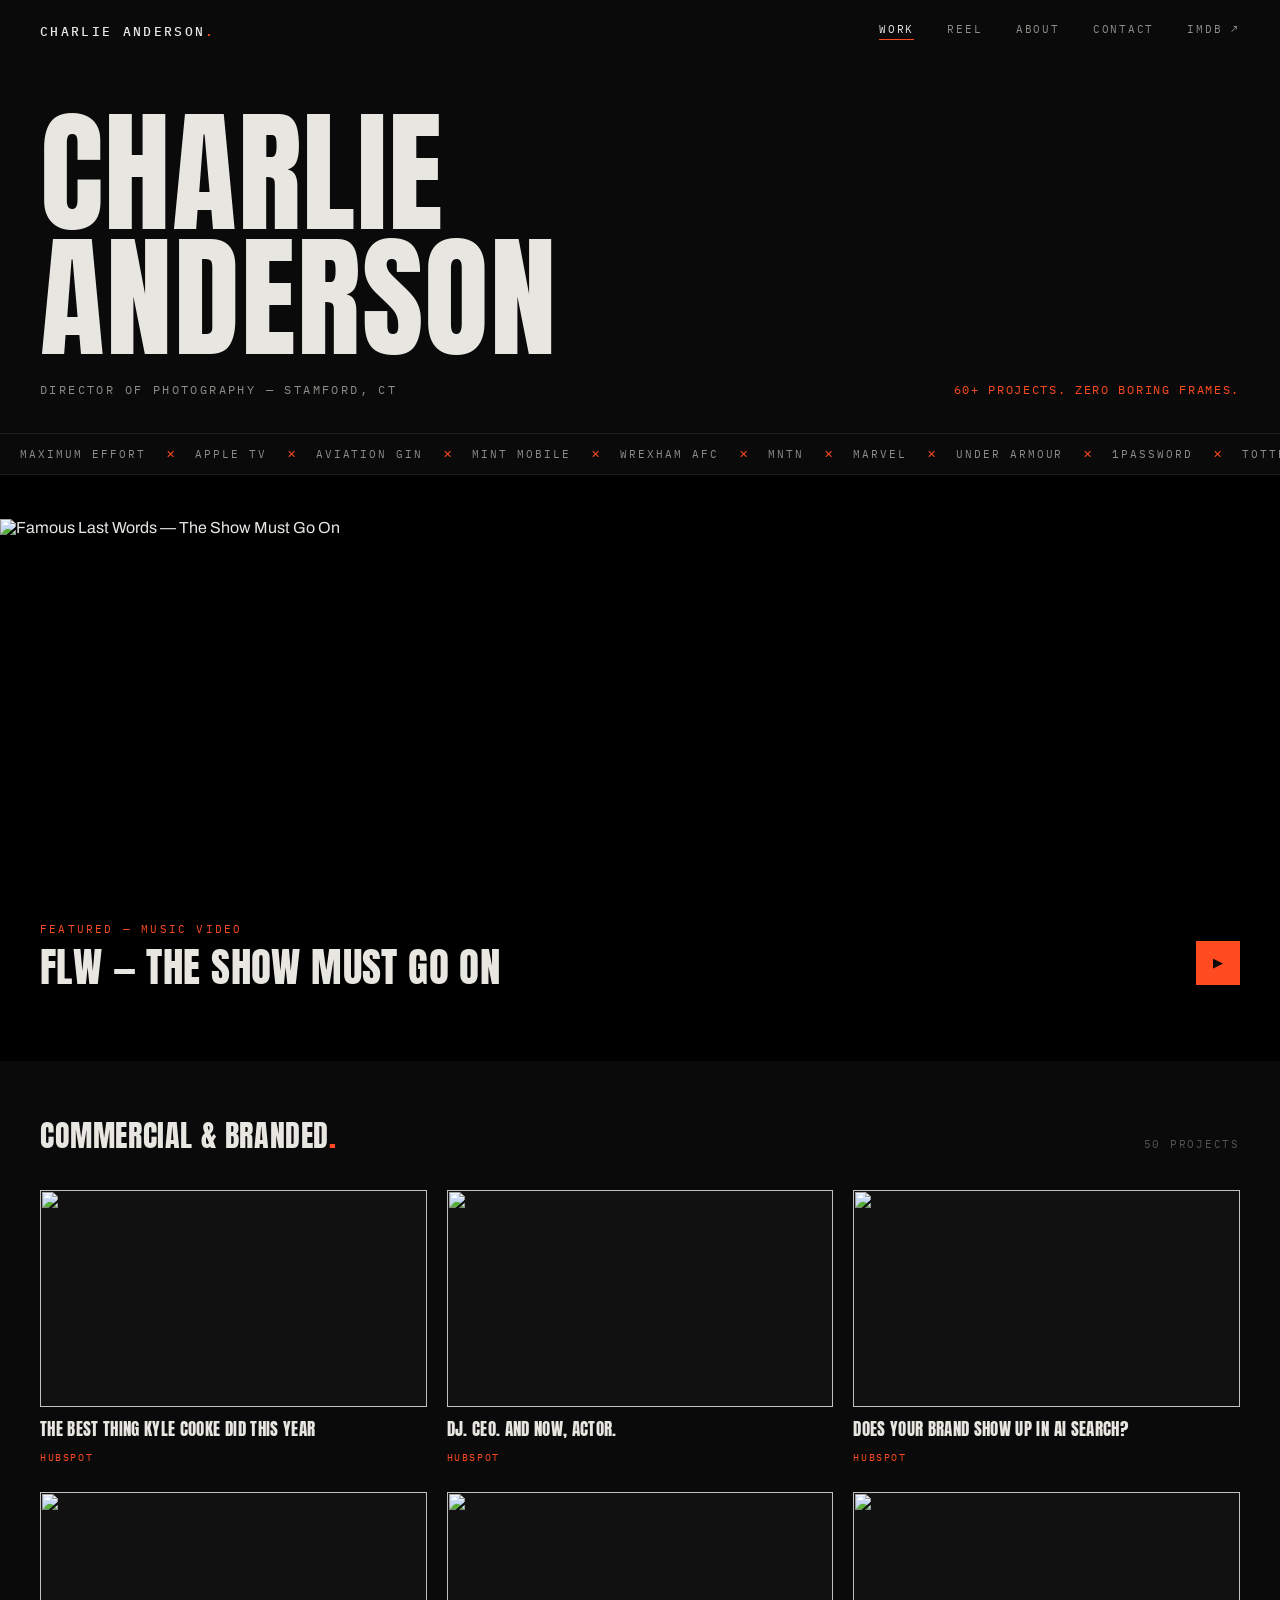
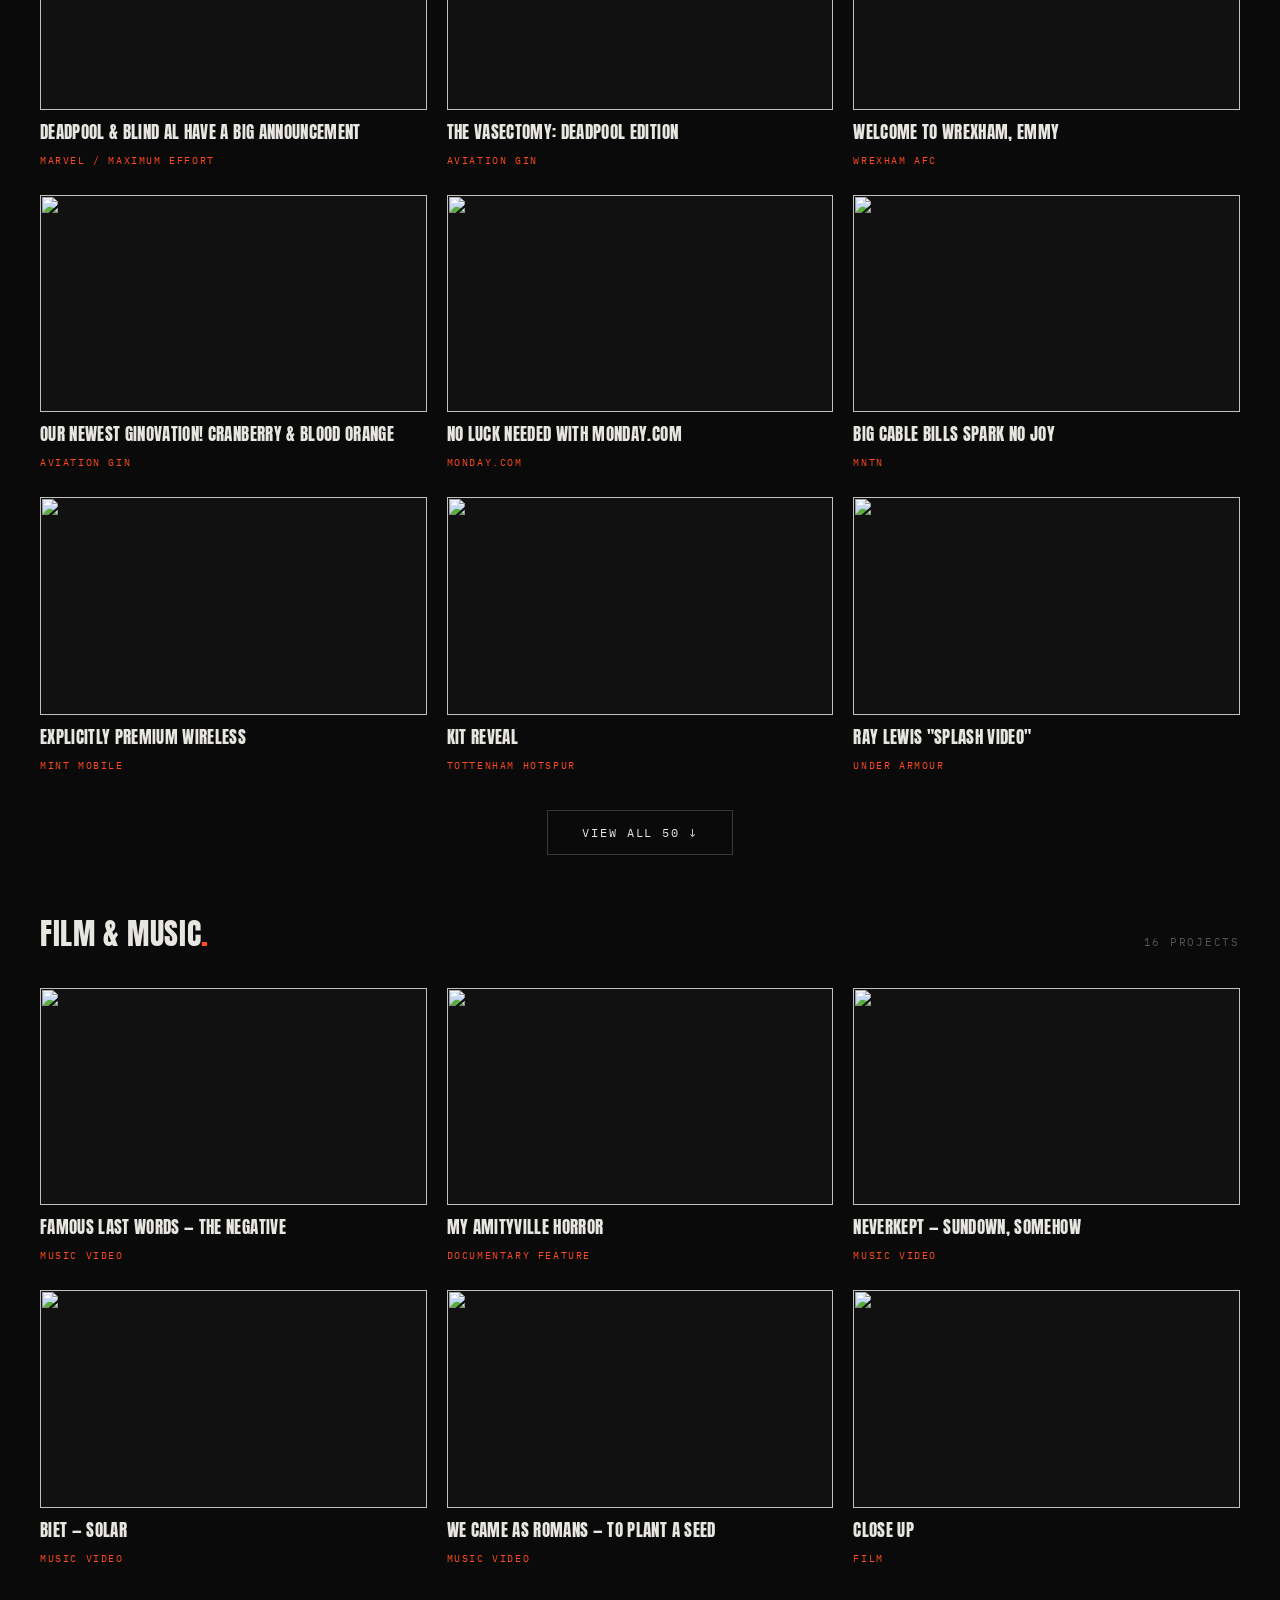
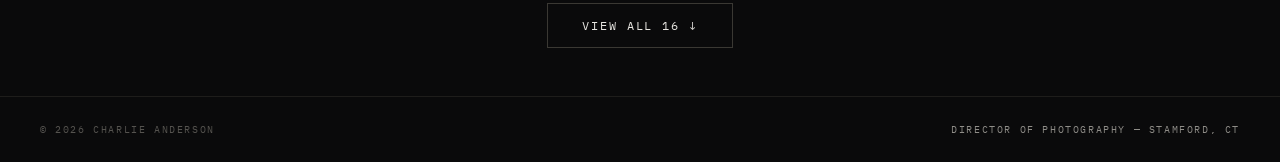
==== commit 6a1f6250: "Add three HubSpot spots to portfolio; remove temp workflow trigger - The Best Thing Kyle Cooke Did T" ====
--- a/index.html
+++ b/index.html
@@ -54,9 +54,33 @@
 <section>
   <div class="section-head">
     <h2>COMMERCIAL &amp; BRANDED<span class="accent">.</span></h2>
-    <div class="count">47 PROJECTS</div>
+    <div class="count">50 PROJECTS</div>
   </div>
   <div class="grid">
+    <article class="tile" data-added-date="2026-07-02" data-video="BNGpsu93C74" data-title="The Best Thing Kyle Cooke Did This Year">
+      <div class="thumb">
+        <img src="https://img.youtube.com/vi/BNGpsu93C74/maxresdefault.jpg" alt="" loading="lazy">
+        <div class="overlay">▶ WATCH</div>
+      </div>
+      <h3 class="tile-title">THE BEST THING KYLE COOKE DID THIS YEAR</h3>
+      <p class="tile-client">HUBSPOT</p>
+    </article>
+    <article class="tile" data-added-date="2026-07-02" data-video="ACAgg85xW7M" data-title="DJ. CEO. And Now, Actor.">
+      <div class="thumb">
+        <img src="https://img.youtube.com/vi/ACAgg85xW7M/maxresdefault.jpg" alt="" loading="lazy">
+        <div class="overlay">▶ WATCH</div>
+      </div>
+      <h3 class="tile-title">DJ. CEO. AND NOW, ACTOR.</h3>
+      <p class="tile-client">HUBSPOT</p>
+    </article>
+    <article class="tile" data-added-date="2026-07-02" data-video="zo_njlf2ptc" data-title="Does Your Brand Show Up in AI Search?">
+      <div class="thumb">
+        <img src="https://img.youtube.com/vi/zo_njlf2ptc/maxresdefault.jpg" alt="" loading="lazy">
+        <div class="overlay">▶ WATCH</div>
+      </div>
+      <h3 class="tile-title">DOES YOUR BRAND SHOW UP IN AI SEARCH?</h3>
+      <p class="tile-client">HUBSPOT</p>
+    </article>
     <article class="tile" data-added-date="2026-07-02" data-video="dyq7hMlF9iY" data-title="Deadpool &amp; Blind Al Have a Big Announcement">
       <div class="thumb">
         <img src="https://img.youtube.com/vi/dyq7hMlF9iY/maxresdefault.jpg" alt="" loading="lazy">
@@ -423,7 +447,7 @@
     </a>
   </div>
   <div class="toggle-row">
-    <button class="btn" data-target="commercial-archive" data-more="VIEW ALL 47 ↓" data-less="SHOW FEWER ↑">VIEW ALL 47 ↓</button>
+    <button class="btn" data-target="commercial-archive" data-more="VIEW ALL 50 ↓" data-less="SHOW FEWER ↑">VIEW ALL 50 ↓</button>
   </div>
 </section>
 
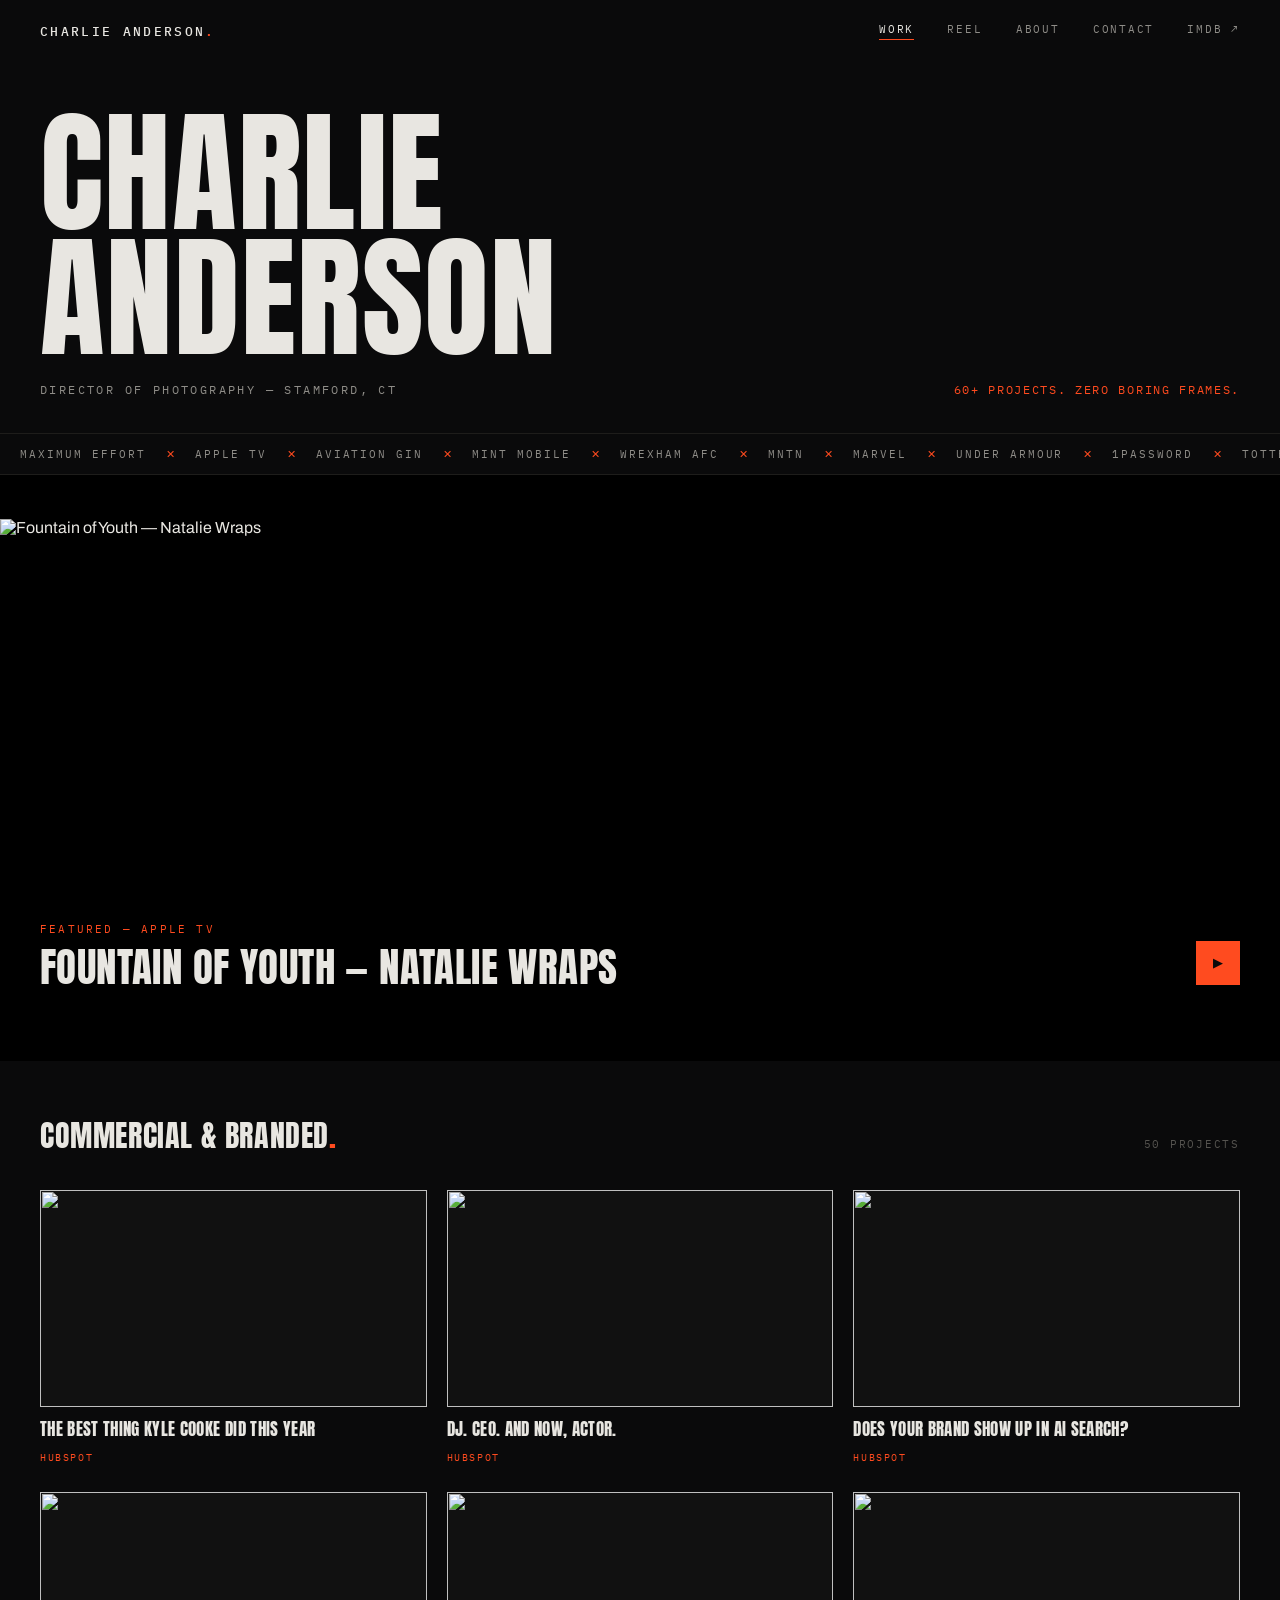
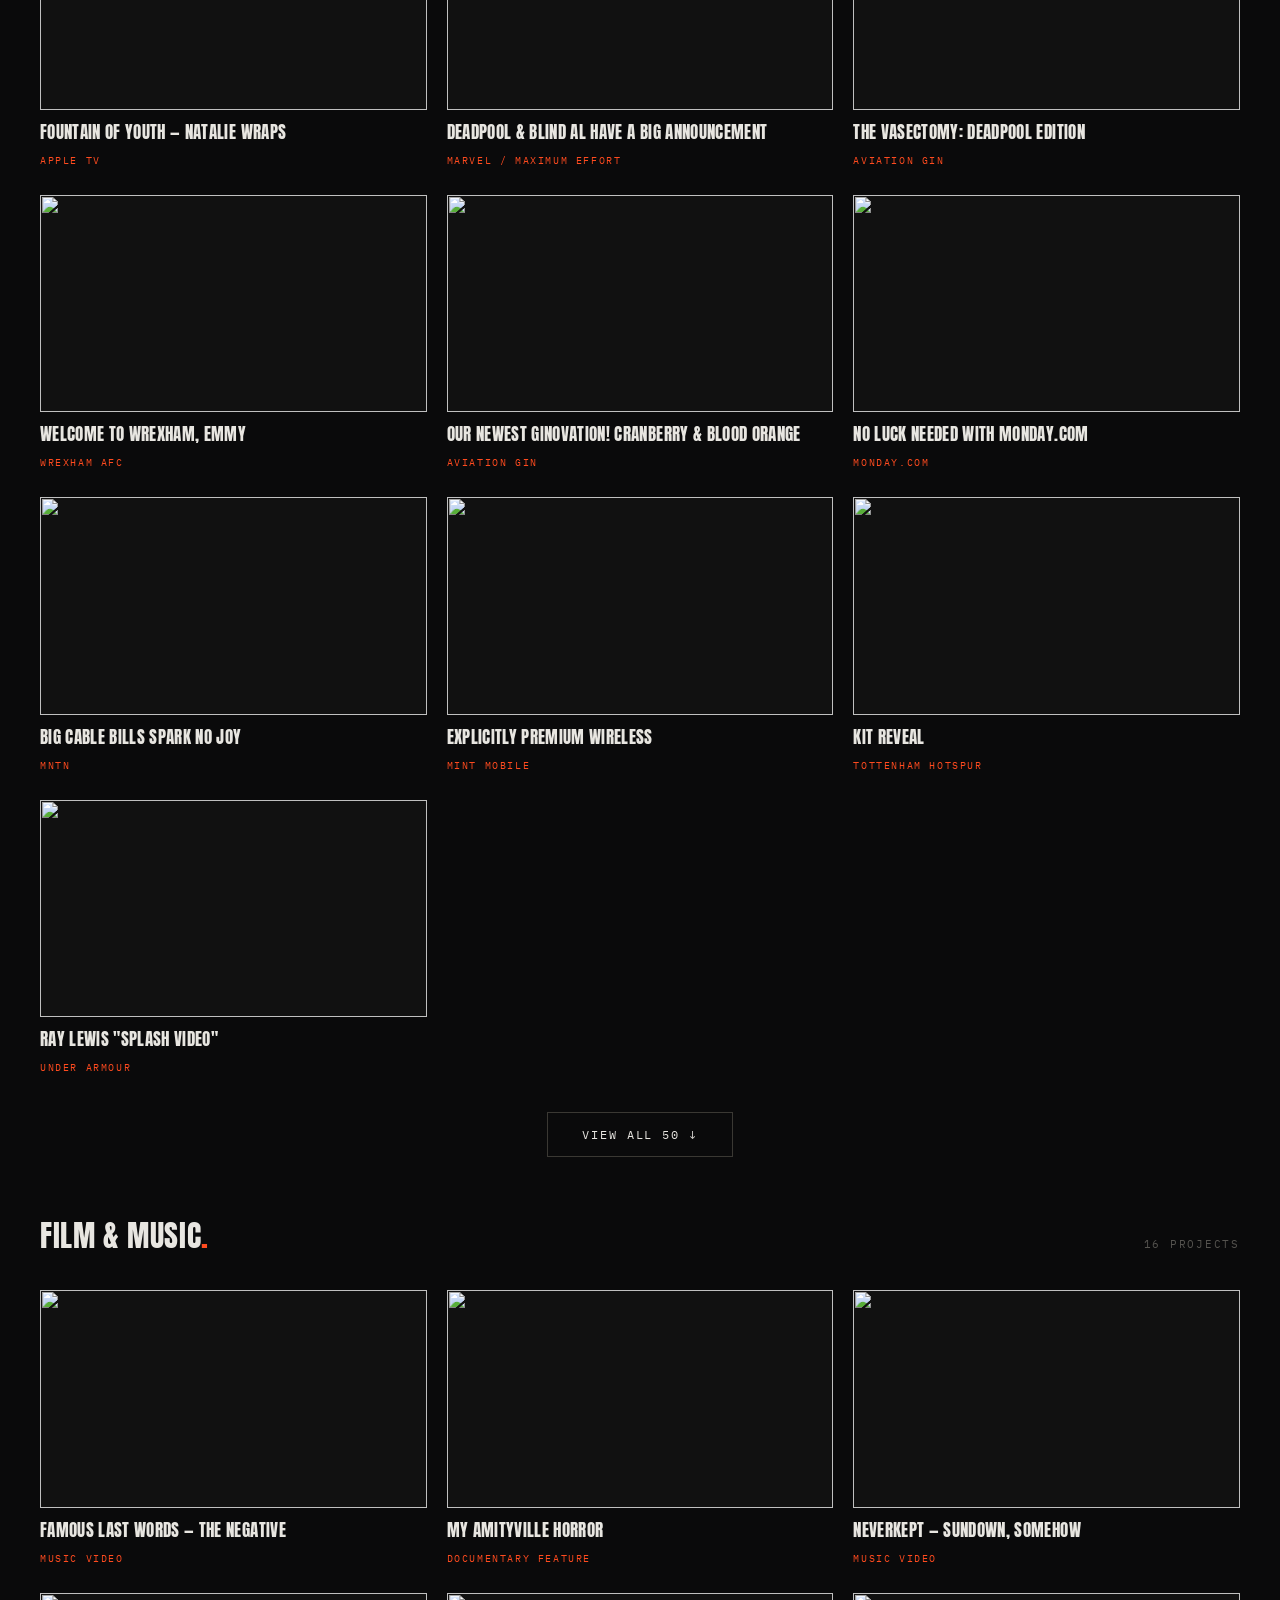
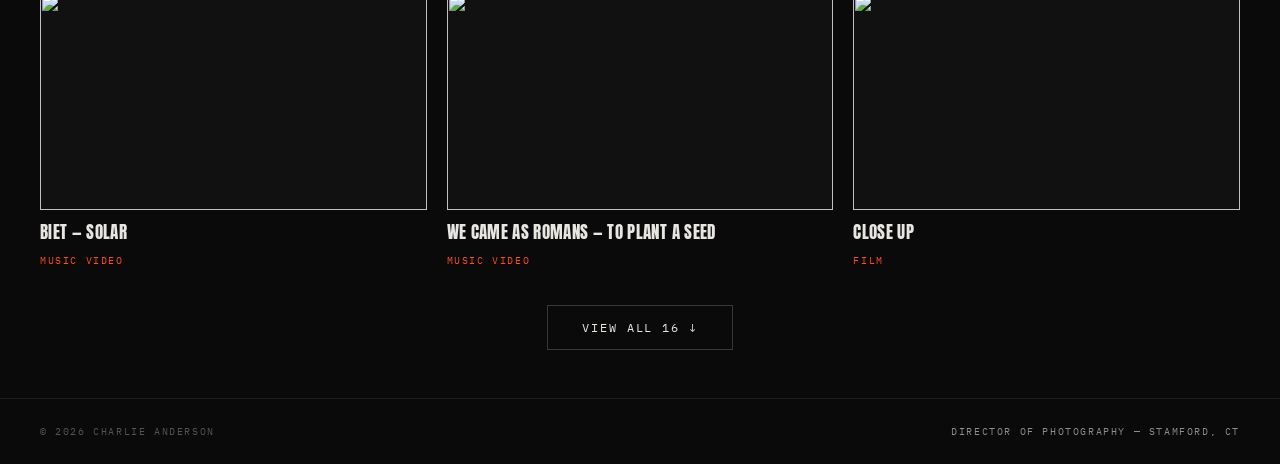
==== commit a5930cd6: "Restore Fountain of Youth; scope featured rotation to recent commercials - Add Fountain of Youth — N" ====
--- a/index.html
+++ b/index.html
@@ -40,12 +40,12 @@
 </div>
 
 <div class="letterbox">
-  <div class="featured" data-video="OTLCnRAjAVs" data-title="Famous Last Words — The Show Must Go On">
-    <img src="https://img.youtube.com/vi/OTLCnRAjAVs/maxresdefault.jpg" alt="Famous Last Words — The Show Must Go On">
+  <div class="featured" data-video="GubOGNrez8A" data-title="Fountain of Youth — Natalie Wraps">
+    <img src="https://img.youtube.com/vi/GubOGNrez8A/maxresdefault.jpg" alt="Fountain of Youth — Natalie Wraps">
     <div class="featured-scrim"></div>
     <div class="featured-info">
-      <div class="featured-kicker">FEATURED — MUSIC VIDEO</div>
-      <div class="featured-title">FLW — THE SHOW MUST GO ON</div>
+      <div class="featured-kicker">FEATURED — APPLE TV</div>
+      <div class="featured-title">FOUNTAIN OF YOUTH — NATALIE WRAPS</div>
     </div>
     <span class="play-btn">▶</span>
   </div>
@@ -80,6 +80,14 @@
       </div>
       <h3 class="tile-title">DOES YOUR BRAND SHOW UP IN AI SEARCH?</h3>
       <p class="tile-client">HUBSPOT</p>
+    </article>
+    <article class="tile" data-added-date="2026-07-02" data-video="GubOGNrez8A" data-title="Fountain of Youth — Natalie Wraps">
+      <div class="thumb">
+        <img src="https://img.youtube.com/vi/GubOGNrez8A/maxresdefault.jpg" alt="" loading="lazy">
+        <div class="overlay">▶ WATCH</div>
+      </div>
+      <h3 class="tile-title">FOUNTAIN OF YOUTH — NATALIE WRAPS</h3>
+      <p class="tile-client">APPLE TV</p>
     </article>
     <article class="tile" data-added-date="2026-07-02" data-video="dyq7hMlF9iY" data-title="Deadpool &amp; Blind Al Have a Big Announcement">
       <div class="thumb">
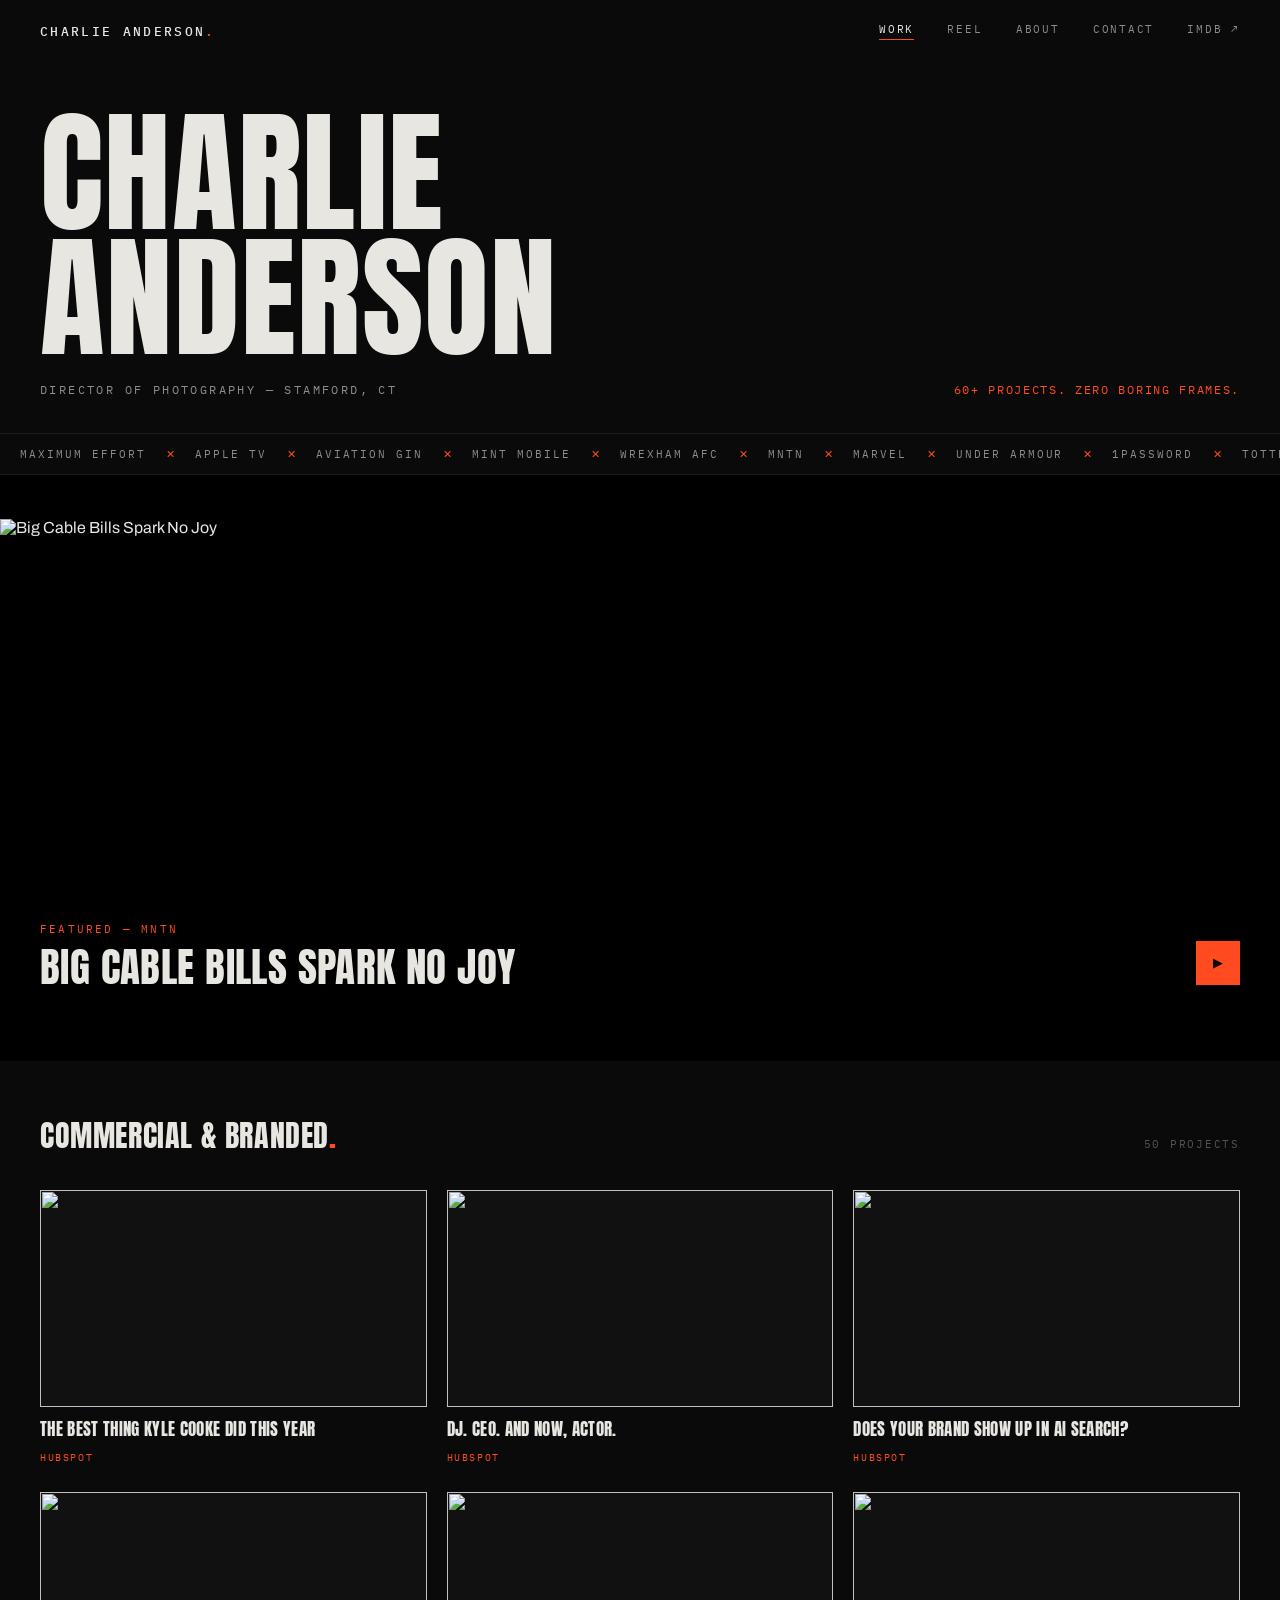
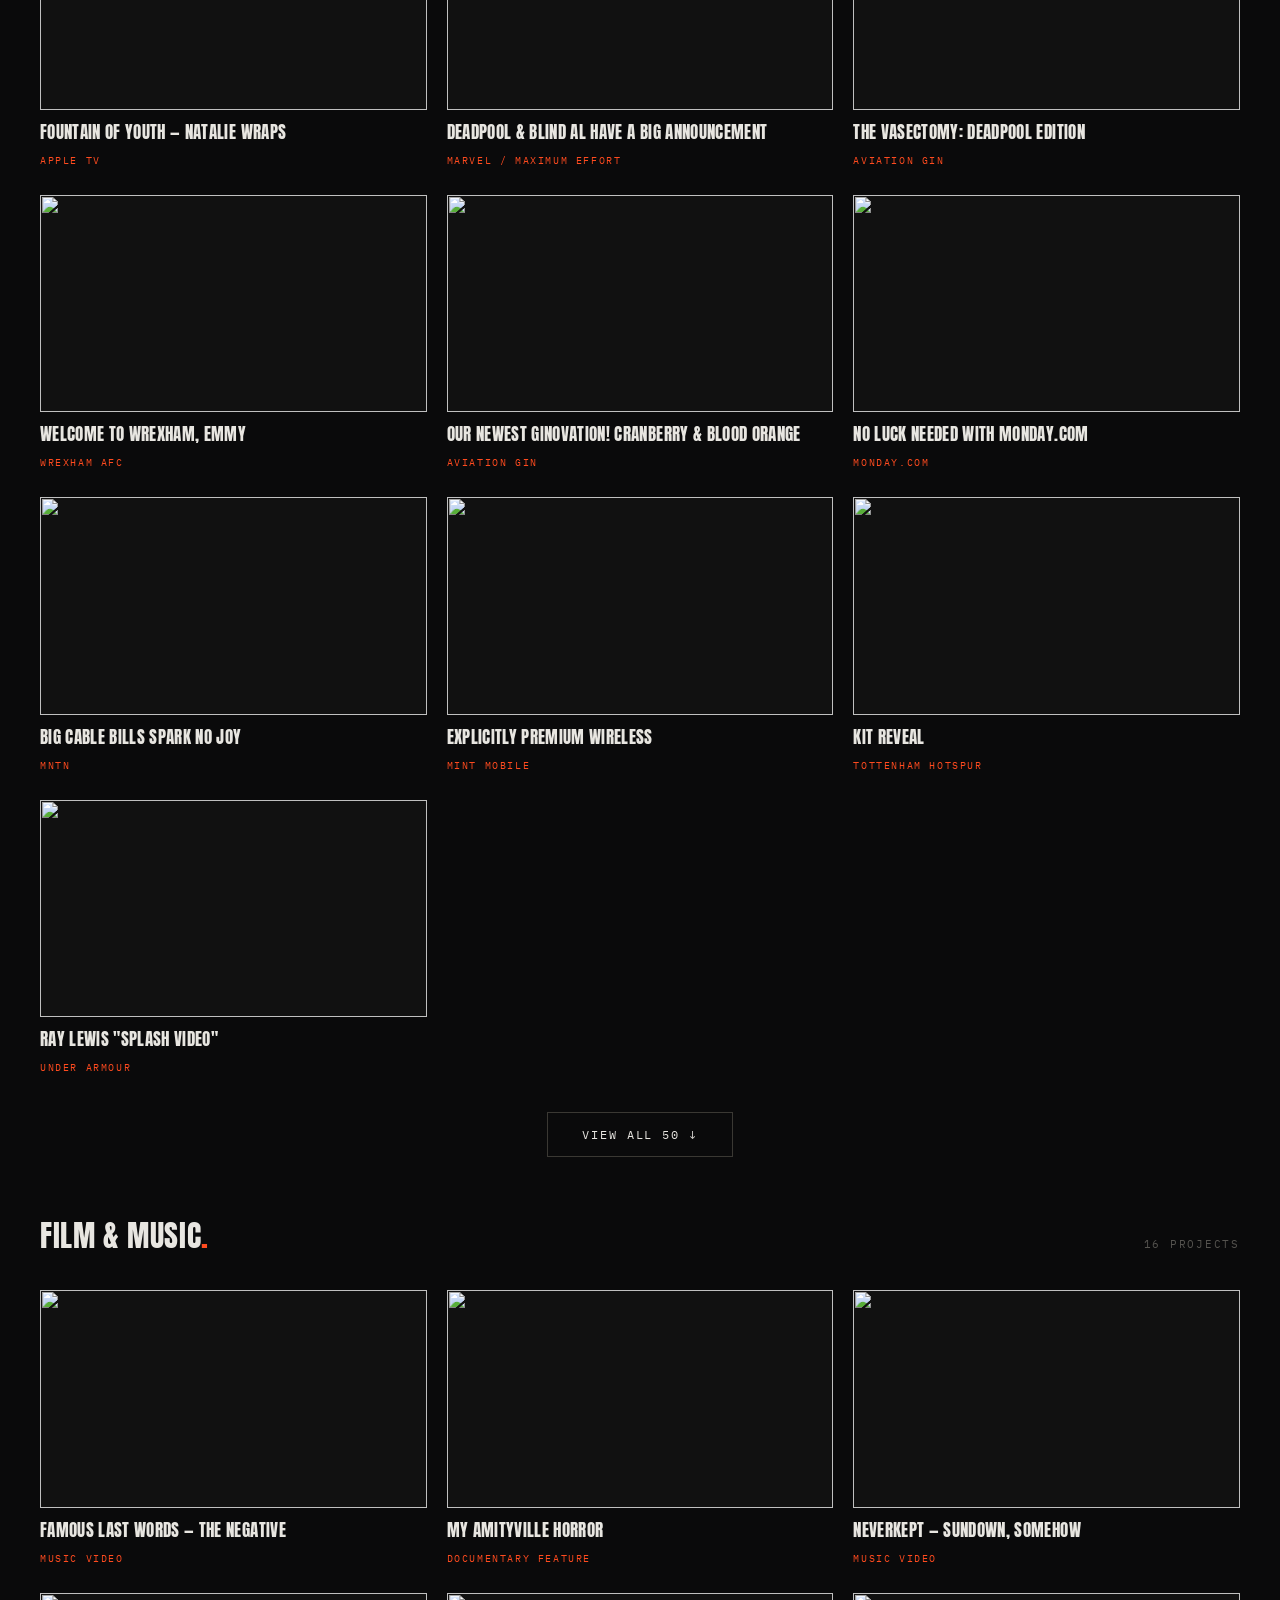
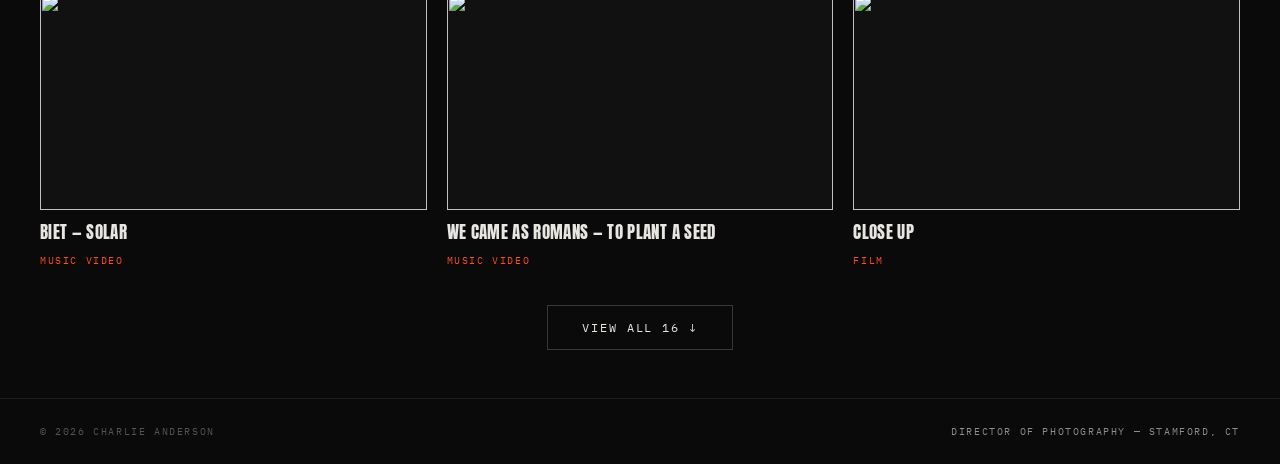
==== commit 85dce505: "Auto: rotate featured video to top performer" ====
--- a/index.html
+++ b/index.html
@@ -40,12 +40,12 @@
 </div>
 
 <div class="letterbox">
-  <div class="featured" data-video="GubOGNrez8A" data-title="Fountain of Youth — Natalie Wraps">
-    <img src="https://img.youtube.com/vi/GubOGNrez8A/maxresdefault.jpg" alt="Fountain of Youth — Natalie Wraps">
+  <div class="featured" data-video="PBT6L2XtPzM" data-title="Big Cable Bills Spark No Joy">
+    <img src="https://img.youtube.com/vi/PBT6L2XtPzM/maxresdefault.jpg" alt="Big Cable Bills Spark No Joy">
     <div class="featured-scrim"></div>
     <div class="featured-info">
-      <div class="featured-kicker">FEATURED — APPLE TV</div>
-      <div class="featured-title">FOUNTAIN OF YOUTH — NATALIE WRAPS</div>
+      <div class="featured-kicker">FEATURED — MNTN</div>
+      <div class="featured-title">BIG CABLE BILLS SPARK NO JOY</div>
     </div>
     <span class="play-btn">▶</span>
   </div>
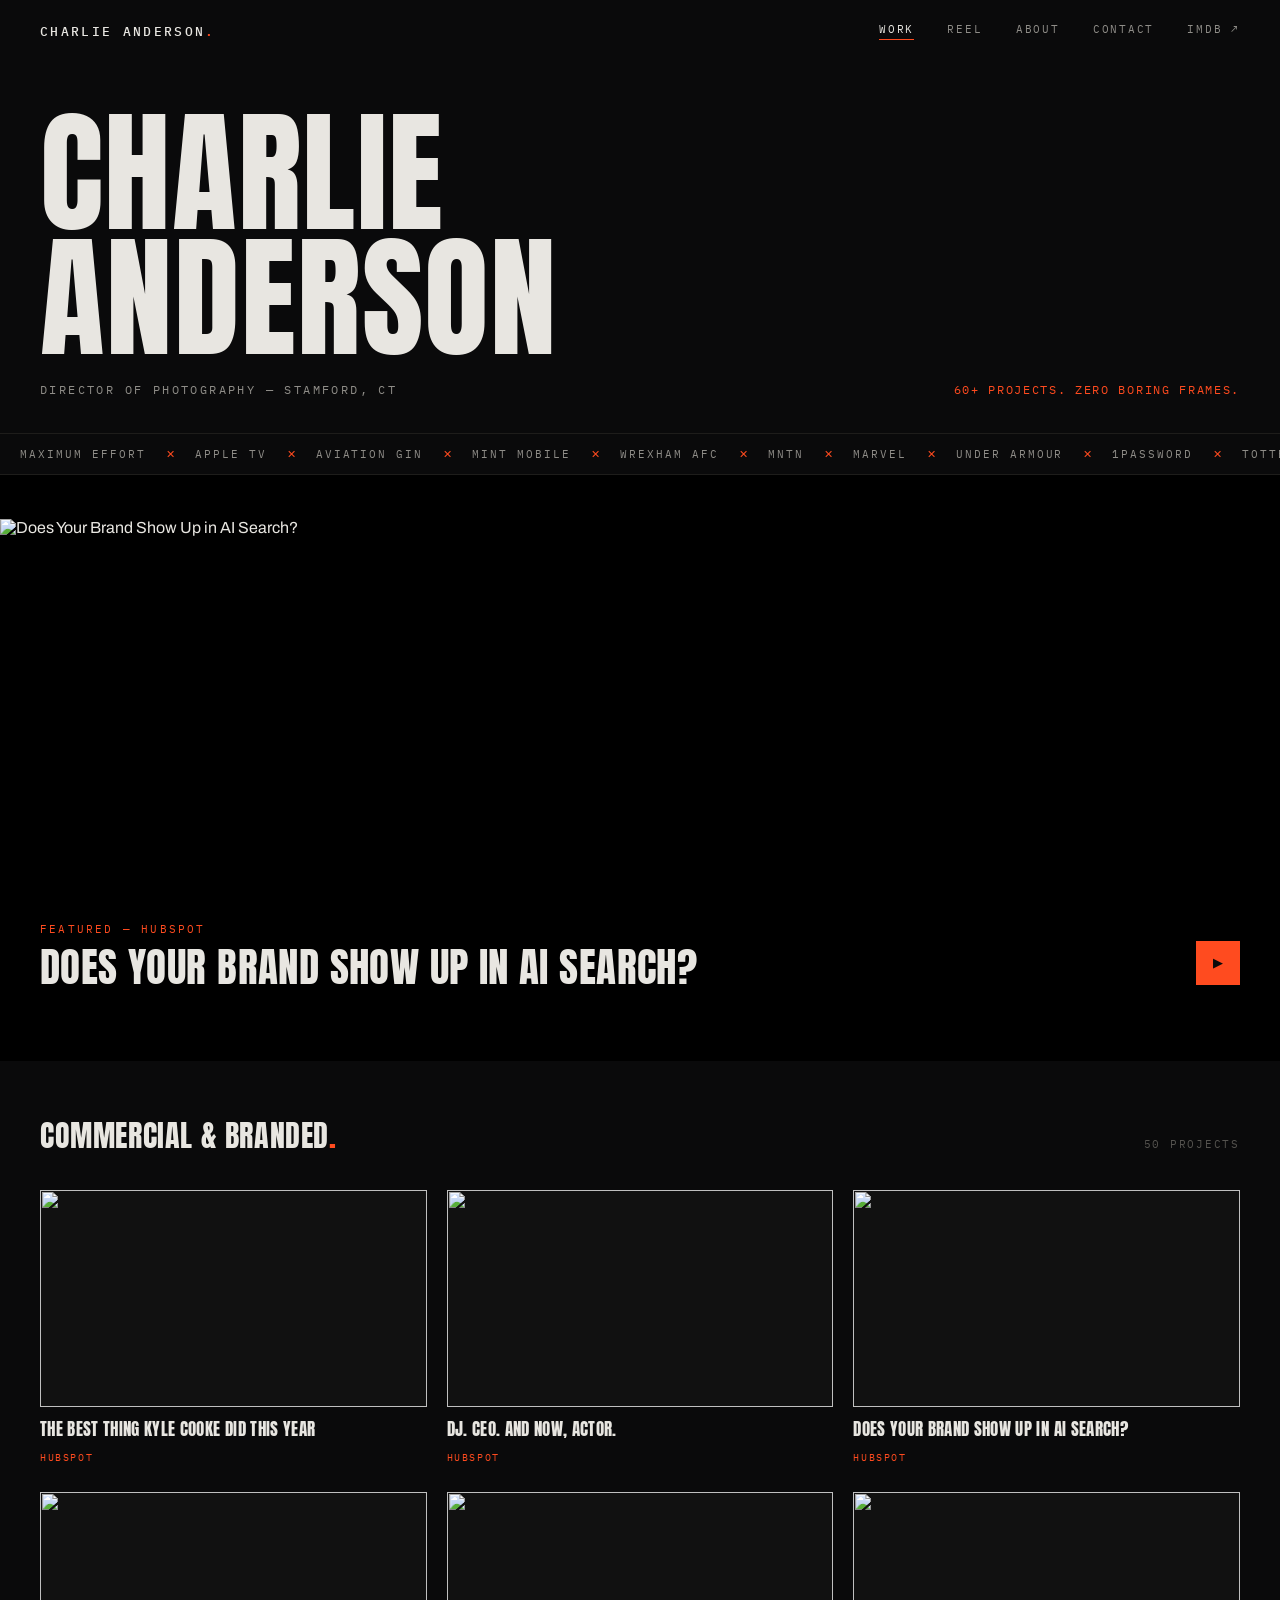
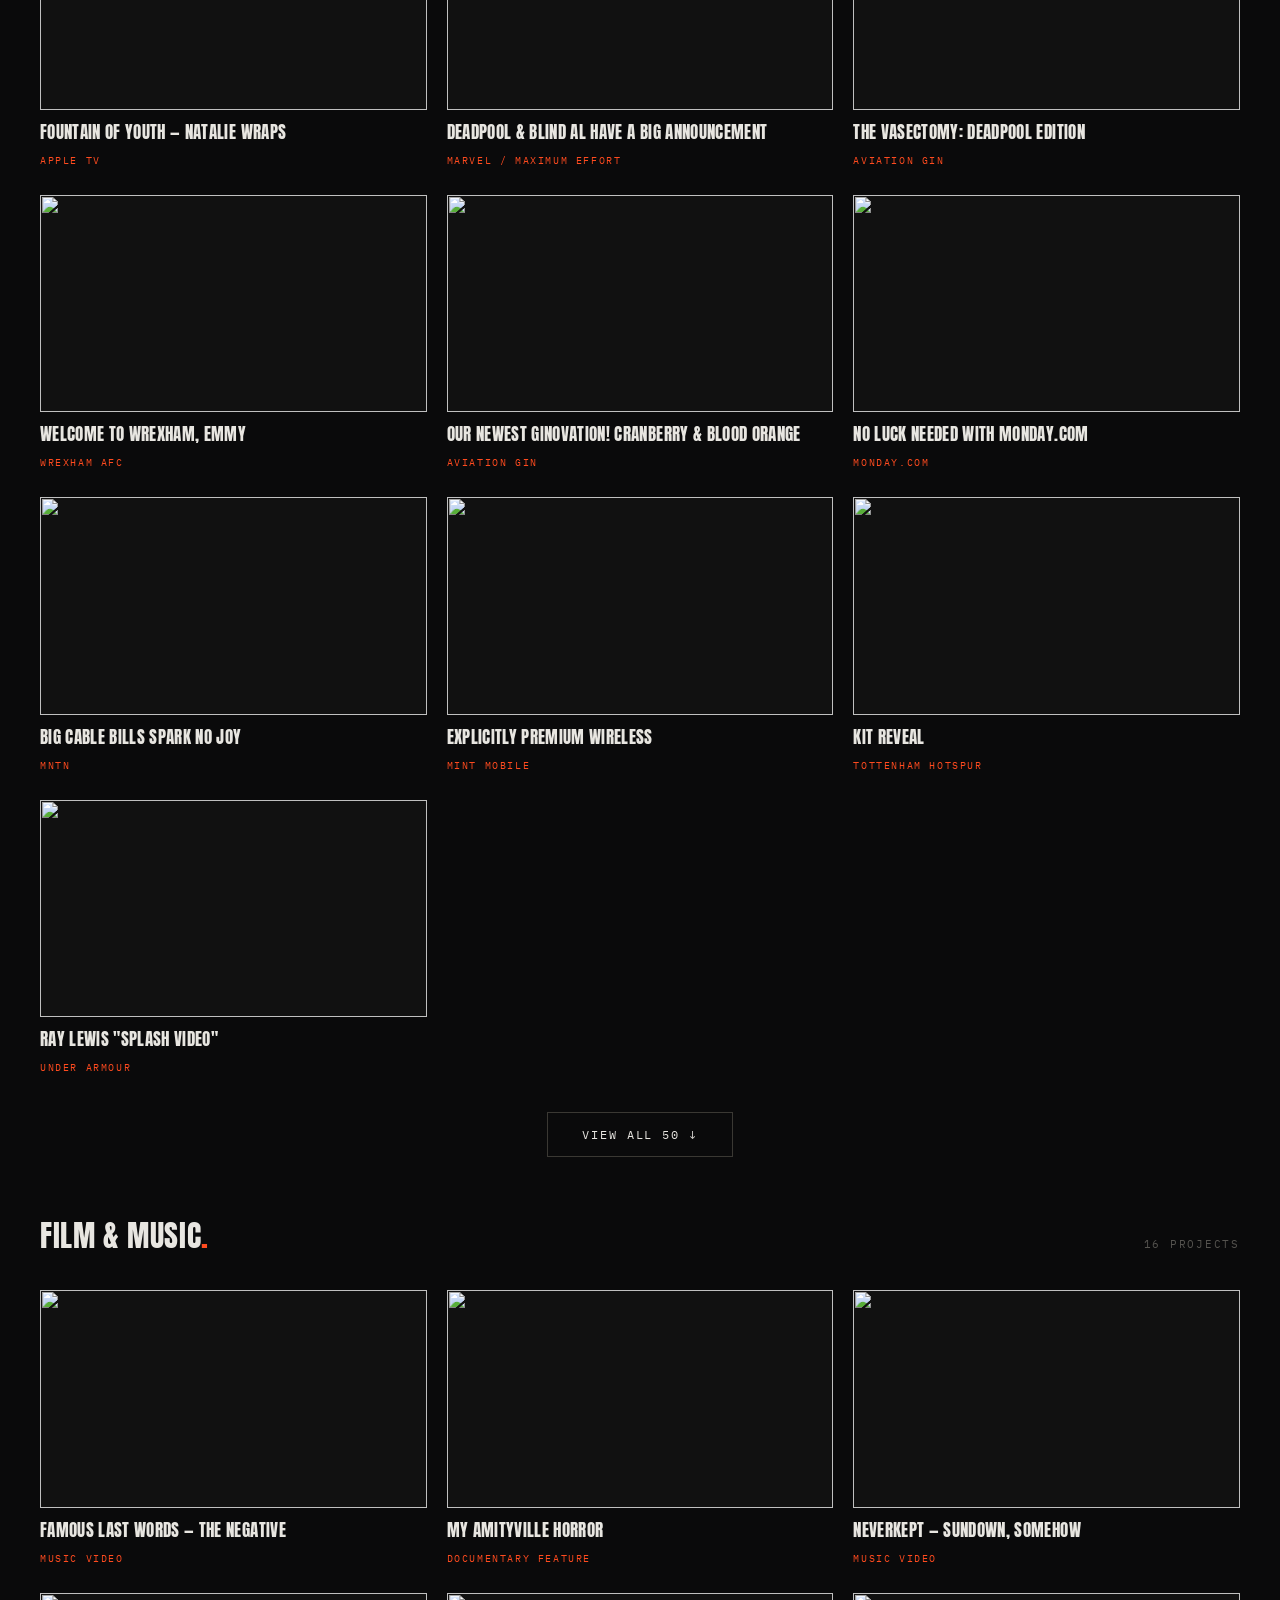
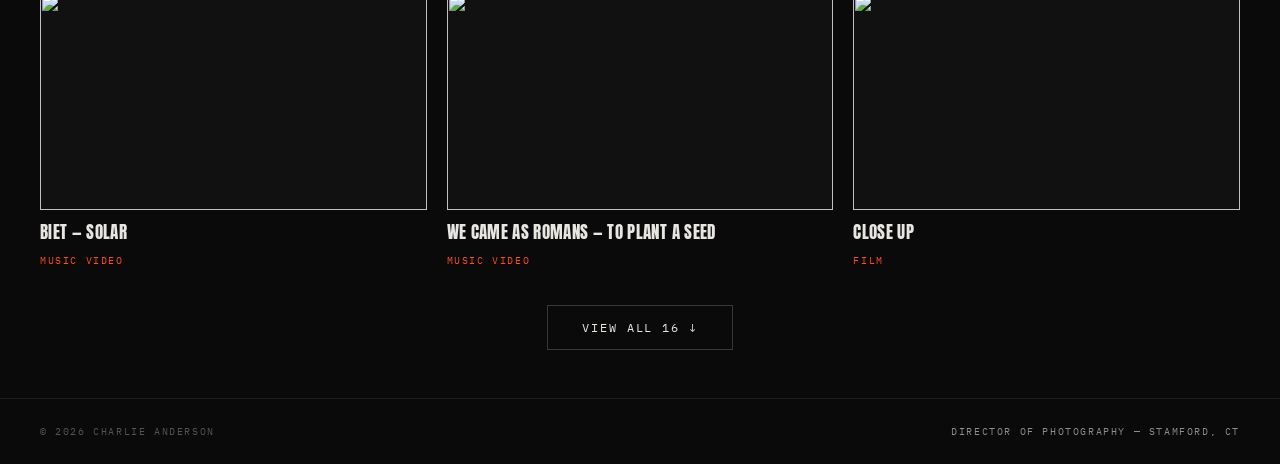
==== commit 1fdb6834: "Auto: rotate featured video to top performer" ====
--- a/index.html
+++ b/index.html
@@ -40,12 +40,12 @@
 </div>
 
 <div class="letterbox">
-  <div class="featured" data-video="PBT6L2XtPzM" data-title="Big Cable Bills Spark No Joy">
-    <img src="https://img.youtube.com/vi/PBT6L2XtPzM/maxresdefault.jpg" alt="Big Cable Bills Spark No Joy">
+  <div class="featured" data-video="zo_njlf2ptc" data-title="Does Your Brand Show Up in AI Search?">
+    <img src="https://img.youtube.com/vi/zo_njlf2ptc/maxresdefault.jpg" alt="Does Your Brand Show Up in AI Search?">
     <div class="featured-scrim"></div>
     <div class="featured-info">
-      <div class="featured-kicker">FEATURED — MNTN</div>
-      <div class="featured-title">BIG CABLE BILLS SPARK NO JOY</div>
+      <div class="featured-kicker">FEATURED — HUBSPOT</div>
+      <div class="featured-title">DOES YOUR BRAND SHOW UP IN AI SEARCH?</div>
     </div>
     <span class="play-btn">▶</span>
   </div>
